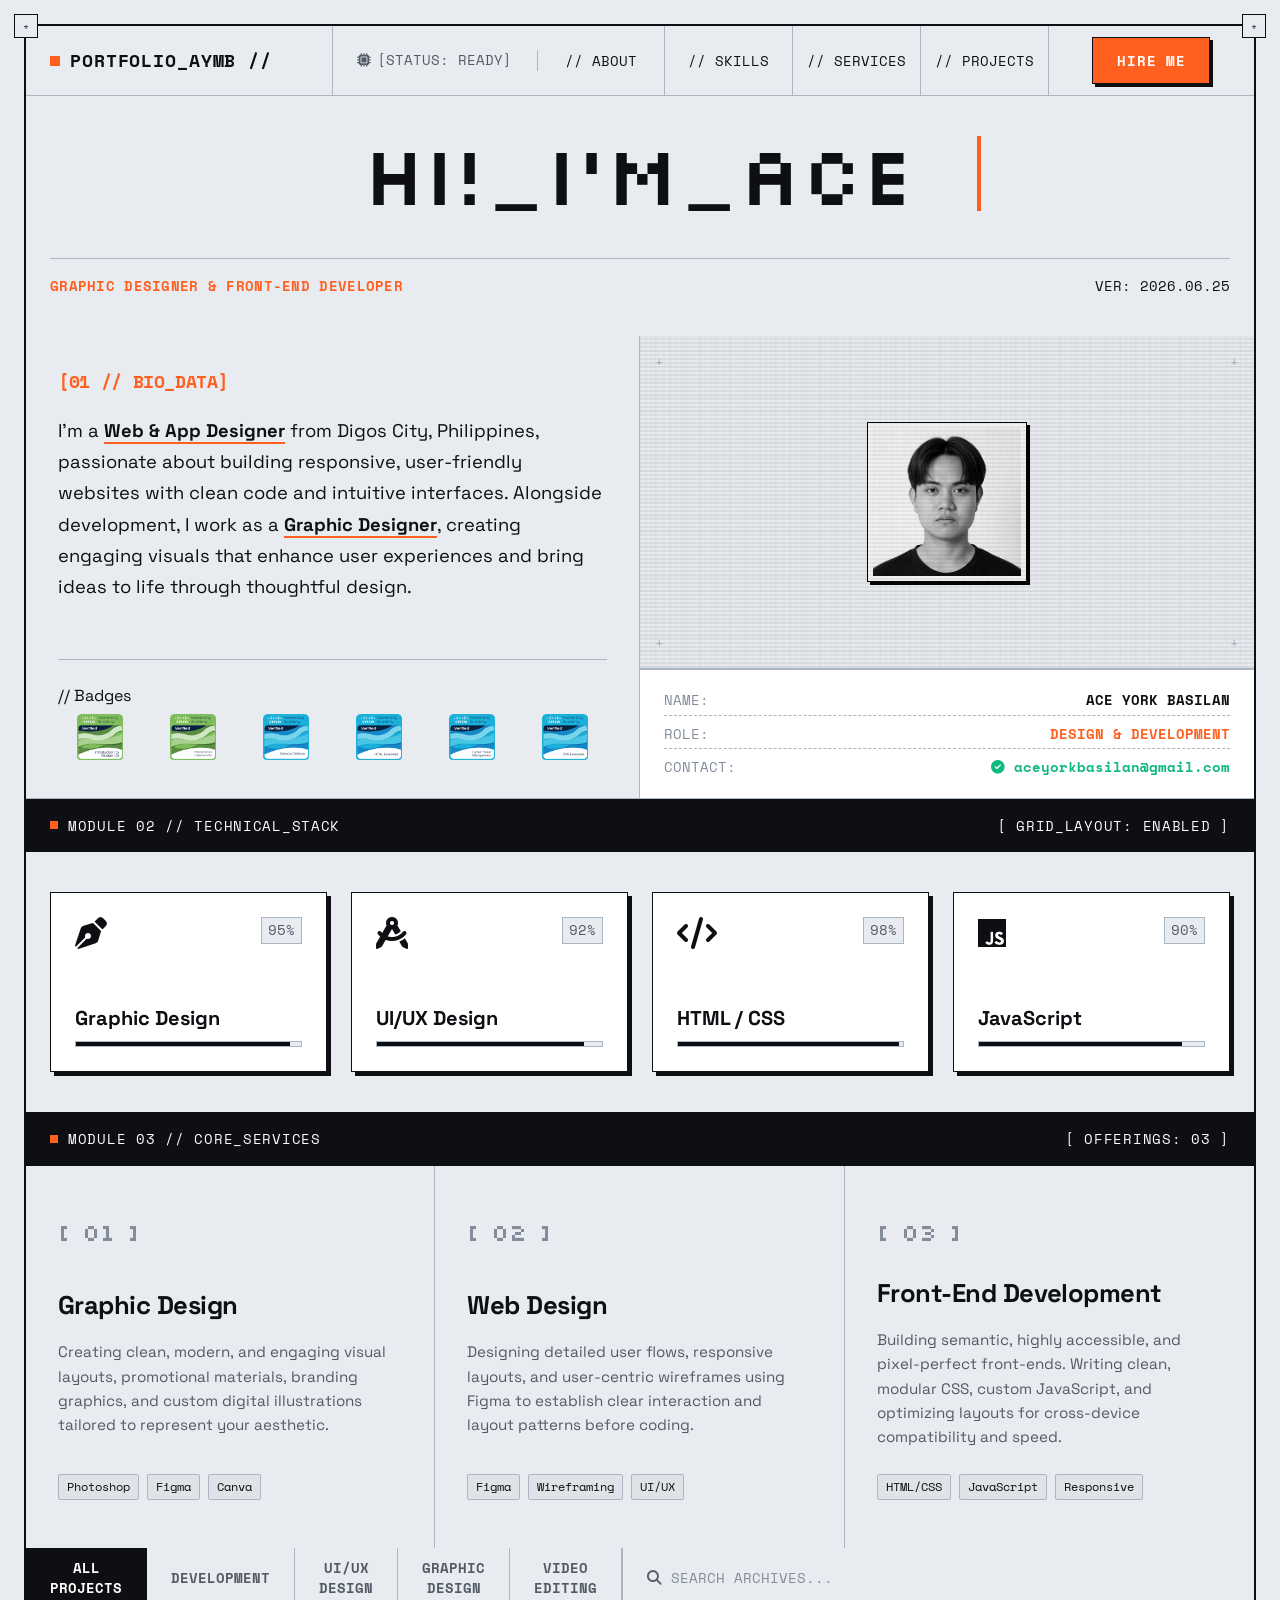
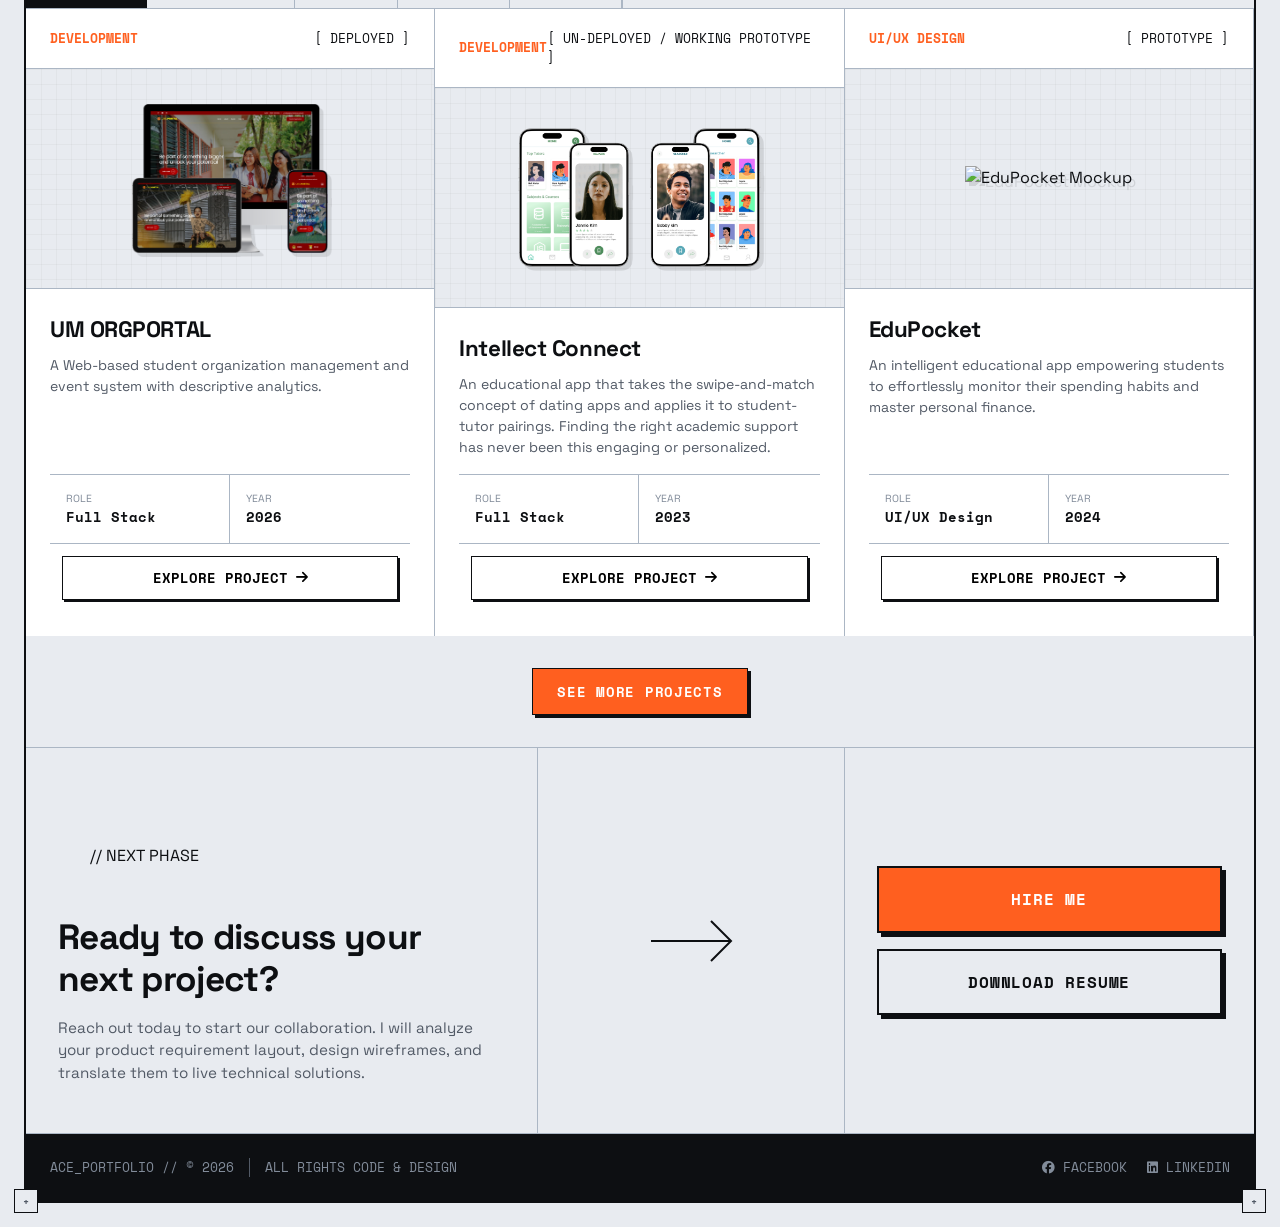
==== index.html @ 5311762d "Updated" ====
<!DOCTYPE html>
<html lang="en">

<head>
    <meta charset="UTF-8">
    <meta name="viewport" content="width=device-width, initial-scale=1.0">
    <meta name="description"
        content="Technical blueprint portfolio of a professional Graphic Designer & Web Developer showcasing creative interfaces, brand identity systems, and frontend engineering.">
    <title>ACE YORK // PORTFOLIO</title>

    <!-- Font Awesome Icons -->
    <link rel="stylesheet" href="https://cdnjs.cloudflare.com/ajax/libs/font-awesome/6.4.0/css/all.min.css">
    <!-- Stylesheet -->
    <link rel="stylesheet" href="style.css">
</head>

<body>

    <!-- Blueprint Frame Wrapper -->
    <div class="blueprint-frame" id="home">

        <!-- Corner Structural Accent Marks -->
        <div class="bp-corner bp-corner-tl">+</div>
        <div class="bp-corner bp-corner-tr">+</div>
        <div class="bp-corner bp-corner-bl">+</div>
        <div class="bp-corner bp-corner-br">+</div>

        <!-- Header Navigation -->
        <header class="grid-row bp-header">
            <!-- Brand Logo Area -->
            <div class="grid-col-3 border-r bp-brand">
                <span class="bp-brand-dot"></span> PORTFOLIO_AYMB //
            </div>

            <!-- Tech Status Metadata -->
            <div class="grid-col-2 border-r bp-nav-back">
                <i class="fa-solid fa-microchip text-accent"></i> [STATUS: READY]
            </div>

            <!-- Nav Links -->
            <nav class="grid-col-5 border-r bp-nav">
                <a href="#about" class="bp-nav-link active">// ABOUT</a>
                <a href="#skills" class="bp-nav-link">// SKILLS</a>
                <a href="#services" class="bp-nav-link">// SERVICES</a>
                <a href="#projects" class="bp-nav-link">// PROJECTS</a>
            </nav>

            <!-- Nav CTA -->
            <div class="grid-col-2 bp-cta-nav">
                <a href="#contact" class="btn-orange">HIRE ME</a>
            </div>
        </header>

        <!-- Hero Title Section -->
        <section class="bp-hero border-b">
            <div class="hero-large-title">Hi!_I'm_Ace</div>
            <div class="hero-meta-row">
                <span class="hero-tagline">Graphic Designer & Front-End Developer</span>
                <span>VER: 2026.06.25</span>
            </div>
        </section>

        <!-- Spotlight / About Me Row -->
        <section class="grid-row bp-spotlight" id="about">

            <!-- Bio (About Me) -->
            <div class="grid-col-6 border-r bp-spotlight-left">
                <div>
                    <h2
                        style="font-family: var(--font-mono); font-size: 1.1rem; margin-bottom: 1.25rem; text-transform: uppercase; color: var(--accent-orange);">
                        [01 // BIO_DATA]
                    </h2>
                    <p class="bp-about-desc">
                        I'm a <strong>Web & App Designer</strong> from Digos City, Philippines, passionate about building
                        responsive, user-friendly websites with clean code and intuitive interfaces. Alongside development, I work
                        as a <strong>Graphic Designer</strong>, creating engaging visuals that enhance user experiences and bring ideas to
                        life through thoughtful design.
                    </p>
                </div>
                <div class="bp-badges-section">
                    <div class="label">// Badges</div>
                    <div class="bp-badges-grid">
                        <div class="bp-badge-item">
                            <img src="badge/badge1.png" alt="Badge 1">
                        </div>
                        <div class="bp-badge-item">
                            <img src="badge/badge2.png" alt="Badge 2">
                        </div>
                        <div class="bp-badge-item">
                            <img src="badge/badge3.png" alt="Badge 3">
                        </div>
                        <div class="bp-badge-item">
                            <img src="badge/badge4.png" alt="Badge 4">
                        </div>
                        <div class="bp-badge-item">
                            <img src="badge/badge5.png" alt="Badge 5">
                        </div>
                        <div class="bp-badge-item">
                            <img src="badge/badge6.png" alt="Badge 6">
                        </div>
                    </div>
                </div>
            </div>

            <!-- Profile Photo Feature (Right Column) -->
            <div class="grid-col-6 bp-spotlight-right bp-profile-card"
                style="padding: 0; display: flex; flex-direction: column;">
                <!-- Tech Frame wrapper for profile image -->
                <div class="bp-profile-frame"
                    style="position: relative; flex-grow: 1; min-height: 250px; display: flex; align-items: center; justify-content: center; background-color: var(--bg-main); overflow: hidden; border-bottom: 1px solid var(--border-color); padding: 1.5rem;">
                    <!-- Blueprint crosshairs for photo container -->
                    <div class="blueprint-crosshair ch-tl">+</div>
                    <div class="blueprint-crosshair ch-tr">+</div>
                    <div class="blueprint-crosshair ch-bl">+</div>
                    <div class="blueprint-crosshair ch-br">+</div>

                    <div class="project-grid-dec"></div>

                    <!-- Scanline overlay effect -->
                    <div class="bp-profile-scanline"
                        style="position: absolute; top: 0; left: 0; width: 100%; height: 100%; pointer-events: none; background: linear-gradient(rgba(18, 16, 16, 0) 50%, rgba(0, 0, 0, 0.05) 50%), linear-gradient(90deg, rgba(255, 0, 0, 0.02), rgba(0, 255, 0, 0.01), rgba(0, 0, 255, 0.02)); background-size: 100% 4px, 6px 100%; z-index: 2;">
                    </div>

                    <!-- Profile Image -->
                    <img src="img/profile.jpg" alt="Graphic Designer & Web Developer Profile" class="bp-profile-img">
                </div>

                <!-- Metadata below profile photo -->
                <div
                    style="padding: 1.25rem 1.5rem; display: flex; flex-direction: column; justify-content: space-between; font-family: var(--font-mono); font-size: 0.85rem; gap: 0.5rem; background-color: var(--bg-card); border-top: 1px solid var(--border-color);">
                    <div
                        style="display: flex; justify-content: space-between; border-bottom: 1px dashed var(--border-color); padding-bottom: 0.25rem;">
                        <span style="color: var(--text-muted);">NAME:</span>
                        <span style="font-weight: 700; color: var(--text-primary);">ACE YORK BASILAN</span>
                    </div>
                    <div
                        style="display: flex; justify-content: space-between; border-bottom: 1px dashed var(--border-color); padding-bottom: 0.25rem;">
                        <span style="color: var(--text-muted);">ROLE:</span>
                        <span style="font-weight: 700; color: var(--accent-orange);">DESIGN & DEVELOPMENT</span>
                    </div>
                    <div style="display: flex; justify-content: space-between;">
                        <span style="color: var(--text-muted);">CONTACT:</span>
                        <span style="font-weight: 700; color: #10b981;"><i class="fa-solid fa-circle-check"></i> aceyorkbasilan@gmail.com</span>
                    </div>
                </div>
            </div>
        </section>


        <!-- Skills Banner Title -->
        <div class="bp-section-banner" id="skills">
            <div class="bp-section-banner-title">Module 02 // Technical_Stack</div>
            <div class="bp-section-banner-meta">[ GRID_LAYOUT: ENABLED ]</div>
        </div>

        <!-- Skills Grid Section -->
        <section class="bp-skills-container border-b">
            <div class="skills-grid">

                <!-- Skill 1 -->
                <div class="skill-card">
                    <div class="skill-card-top">
                        <i class="fa-solid fa-pen-nib skill-icon"></i>
                        <span class="skill-percent">95%</span>
                    </div>
                    <div class="skill-card-bottom">
                        <div class="skill-name">Graphic Design</div>
                        <div class="skill-bar-bg">
                            <div class="skill-bar-fill" style="width: 95%;"></div>
                        </div>
                    </div>
                </div>

                <!-- Skill 2 -->
                <div class="skill-card">
                    <div class="skill-card-top">
                        <i class="fa-solid fa-compass-drafting skill-icon"></i>
                        <span class="skill-percent">92%</span>
                    </div>
                    <div class="skill-card-bottom">
                        <div class="skill-name">UI/UX Design</div>
                        <div class="skill-bar-bg">
                            <div class="skill-bar-fill" style="width: 92%;"></div>
                        </div>
                    </div>
                </div>

                <!-- Skill 3 -->
                <div class="skill-card">
                    <div class="skill-card-top">
                        <i class="fa-solid fa-code skill-icon"></i>
                        <span class="skill-percent">98%</span>
                    </div>
                    <div class="skill-card-bottom">
                        <div class="skill-name">HTML / CSS</div>
                        <div class="skill-bar-bg">
                            <div class="skill-bar-fill" style="width: 98%;"></div>
                        </div>
                    </div>
                </div>

                <!-- Skill 4 -->
                <div class="skill-card">
                    <div class="skill-card-top">
                        <i class="fa-brands fa-js skill-icon"></i>
                        <span class="skill-percent">90%</span>
                    </div>
                    <div class="skill-card-bottom">
                        <div class="skill-name">JavaScript</div>
                        <div class="skill-bar-bg">
                            <div class="skill-bar-fill" style="width: 90%;"></div>
                        </div>
                    </div>
                </div>

            </div>
        </section>

        <!-- Services Banner Title -->
        <div class="bp-section-banner" id="services">
            <div class="bp-section-banner-title">Module 03 // Core_Services</div>
            <div class="bp-section-banner-meta">[ OFFERINGS: 03 ]</div>
        </div>

        <!-- Services Grid Layout -->
        <section class="bp-services-container border-b">

            <!-- Service 1 -->
            <div class="service-block border-r">
                <div class="service-num">[ 01 ]</div>
                <div class="service-content">
                    <h3>Graphic Design</h3>
                    <p>Creating clean, modern, and engaging visual layouts, promotional materials, branding graphics,
                        and custom digital illustrations tailored to represent your aesthetic.</p>
                </div>
                <div class="service-tech-tags">
                    <span class="service-tag">Photoshop</span>
                    <span class="service-tag">Figma</span>
                    <span class="service-tag">Canva</span>
                </div>
            </div>

            <!-- Service 2 -->
            <div class="service-block border-r">
                <div class="service-num">[ 02 ]</div>
                <div class="service-content">
                    <h3>Web Design</h3>
                    <p>Designing detailed user flows, responsive layouts, and user-centric wireframes using Figma to
                        establish clear interaction and layout patterns before coding.</p>
                </div>
                <div class="service-tech-tags">
                    <span class="service-tag">Figma</span>
                    <span class="service-tag">Wireframing</span>
                    <span class="service-tag">UI/UX</span>
                </div>
            </div>

            <!-- Service 3 -->
            <div class="service-block">
                <div class="service-num">[ 03 ]</div>
                <div class="service-content">
                    <h3>Front-End Development</h3>
                    <p>Building semantic, highly accessible, and pixel-perfect front-ends. Writing clean, modular CSS, custom JavaScript, and optimizing layouts for cross-device compatibility and speed.</p>
                </div>
                <div class="service-tech-tags">
                    <span class="service-tag">HTML/CSS</span>
                    <span class="service-tag">JavaScript</span>
                    <span class="service-tag">Responsive</span>
                </div>
            </div>

        </section>

        <!-- Filter & Search Sub-Header -->
        <div class="grid-row bp-filters-row" id="projects">
            <div class="grid-col-8 border-r bp-filters">
                <button class="filter-tab active" data-filter="all">ALL PROJECTS</button>
                <button class="filter-tab" data-filter="development">DEVELOPMENT</button>
                <button class="filter-tab" data-filter="design">UI/UX DESIGN</button>
                <button class="filter-tab" data-filter="branding">GRAPHIC DESIGN</button>
                <button class="filter-tab" data-filter="video">VIDEO EDITING</button>
            </div>
            <div class="grid-col-4 bp-search-container">
                <i class="fa-solid fa-magnifying-glass bp-search-icon"></i>
                <input type="text" class="bp-search-input" id="projectSearch" placeholder="SEARCH ARCHIVES...">
            </div>
        </div>

        <!-- Projects Grid Layout -->
        <section class="bp-projects-container border-b">

            <!-- Project 1 -->
            <div class="project-card border-r" data-category="development" data-title="UM ORGPORTAL"
                data-screenshots="img/project-1.png,img/p1.1.png,img/p1.2.png,img/p1.3.png,img/p1.4.png,img/p1.5.png">
                <div class="project-card-header">
                    <span class="project-category">Development</span>
                    <span style="font-family: var(--font-mono); font-size: 0.8rem;">[ DEPLOYED ]</span>
                </div>
                <div class="project-visual">
                    <div class="project-grid-dec"></div>
                    <img src="img/project-1.png" alt="UM ORGPORTAL Mockup">
                </div>
                <div class="project-details">
                    <div class="project-definition" style="display: none;">
                        <p><strong>UM ORGPORTAL</strong> is a web-based platform developed as our
                            university capstone project in collaboration with my team. The system is designed to
                            streamline the management of student organizations by providing features such as descriptive
                            analytics to monitor event attendance, member involvement, and organizational performance,
                            along with tools that improve communication, event management, and overall administrative
                            efficiency.</p>
                        <p style="margin-top: 0.75rem;">AWARDS:
                            <ul style="margin-left: 1.25rem; margin-top: 0.25rem; list-style-type: square;">
                                <li>2025 Code craft - Best Project Award</li>
                            </ul>
                        </p>
                    </div>
                    <div class="project-title-row">
                        <h3 class="project-title">UM ORGPORTAL</h3>
                        <p class="project-desc">A Web-based student organization management and event system with
                            descriptive analytics.</p>
                    </div>
                    <div class="project-stats-grid">
                        <div class="project-stat-box">
                            <span style="font-size: 0.65rem; color: var(--text-muted);">ROLE</span>
                            <span style="font-family: var(--font-mono); font-size: 0.85rem; font-weight: 700;">Full
                                Stack</span>
                        </div>
                        <div class="project-stat-box">
                            <span style="font-size: 0.65rem; color: var(--text-muted);">YEAR</span>
                            <span
                                style="font-family: var(--font-mono); font-size: 0.85rem; font-weight: 700;">2026</span>
                        </div>
                        <div class="project-stat-arrow">
                            <button class="btn-project-link">
                                EXPLORE PROJECT <i class="fa-solid fa-arrow-right"></i>
                            </button>
                        </div>
                    </div>
                </div>
            </div>

            <!-- Project 1.5 -->
            <div class="project-card border-r" data-category="development" data-title="Intellect Connect"
                data-screenshots="img/project-1.5.png,img/p1.5.1.png,img/p1.5.2.png,img/p1.5.3.png,img/p1.5.4.png,img/p1.5.5.png,img/p1.5.6.png,img/p1.5.7.png,img/p1.5.8.png">
                <div class="project-card-header">
                    <span class="project-category">Development</span>
                    <span style="font-family: var(--font-mono); font-size: 0.8rem;">[ UN-DEPLOYED / WORKING PROTOTYPE ]</span>
                </div>
                <div class="project-visual">
                    <div class="project-grid-dec"></div>
                    <img src="img/project-1.5.png" alt="Intellect connect Mockup">
                </div>
                <div class="project-details">
                    <div class="project-definition" style="display: none;">
                        <p><strong>Intellect Connect</strong>
                            An educational application developed in collaboration with
                            my team that reimagines the swipe-and-match concept of dating apps to connect students with
                            compatible tutors. The platform streamlines tutor discovery by matching learners based on
                            their academic needs, preferences, and availability, making it easier to find personalized
                            learning support.
                        </p>
                        <p style="margin-top: 0.75rem;">AWARDS:
                        <ul style="margin-left: 1.25rem; margin-top: 0.25rem; list-style-type: square;">
                            <li>2024 Code craft - Best Project Award</li>
                        </ul>
                        </p>
                    </div>
                    <div class="project-title-row">
                        <h3 class="project-title">Intellect Connect</h3>
                        <p class="project-desc">An educational app that takes the swipe-and-match concept of dating apps
                            and applies it to student-tutor pairings. Finding the right academic support has never been
                            this engaging or personalized.</p>
                    </div>
                    <div class="project-stats-grid">
                        <div class="project-stat-box">
                            <span style="font-size: 0.65rem; color: var(--text-muted);">ROLE</span>
                            <span style="font-family: var(--font-mono); font-size: 0.85rem; font-weight: 700;">Full
                                Stack</span>
                        </div>
                        <div class="project-stat-box">
                            <span style="font-size: 0.65rem; color: var(--text-muted);">YEAR</span>
                            <span
                                style="font-family: var(--font-mono); font-size: 0.85rem; font-weight: 700;">2023</span>
                        </div>
                        <div class="project-stat-arrow">
                            <button class="btn-project-link">
                                EXPLORE PROJECT <i class="fa-solid fa-arrow-right"></i>
                            </button>
                        </div>
                    </div>
                </div>
            </div>

            <!-- Project 2 -->
            <div class="project-card border-r" data-category="design" data-title="EduPocket"
                data-screenshots="img/project-2.png,img/p2.1.png,img/p2.2.png,img/p2.3.png,img/p2.4.png,img/p2.5.png,img/p2.6.png">
                <div class="project-card-header">
                    <span class="project-category">UI/UX Design</span>
                    <span style="font-family: var(--font-mono); font-size: 0.8rem;">[ PROTOTYPE ]</span>
                </div>
                <div class="project-visual">
                    <div class="project-grid-dec"></div>
                    <img src="img/project-2.png" alt="EduPocket Mockup">
                </div>
                <div class="project-details">
                    <div class="project-definition" style="display: none;">
                        <p><strong>EduPocket</strong> A personal project and original concept, designed as a Figma
                            prototype, for an intelligent educational app that helps students effortlessly monitor their
                            spending habits, develop healthy financial behaviors, and build confidence in managing their
                            personal finances. My idea was to make the UI unique, creating an intuitive and engaging
                            experience through user-centered design.</p>
                    </div>
                    <div class="project-title-row">
                        <h3 class="project-title">EduPocket</h3>
                        <p class="project-desc">An intelligent educational app empowering students to effortlessly
                            monitor their spending habits and master personal finance.</p>
                    </div>
                    <div class="project-stats-grid">
                        <div class="project-stat-box">
                            <span style="font-size: 0.65rem; color: var(--text-muted);">ROLE</span>
                            <span style="font-family: var(--font-mono); font-size: 0.85rem; font-weight: 700;">UI/UX
                                Design</span>
                        </div>
                        <div class="project-stat-box">
                            <span style="font-size: 0.65rem; color: var(--text-muted);">YEAR</span>
                            <span
                                style="font-family: var(--font-mono); font-size: 0.85rem; font-weight: 700;">2024</span>
                        </div>
                        <div class="project-stat-arrow">
                            <button class="btn-project-link">
                                EXPLORE PROJECT <i class="fa-solid fa-arrow-right"></i>
                            </button>
                        </div>
                    </div>
                </div>
            </div>

            <!-- Project 3 (Extra Project) -->
            <div class="project-card border-r extra-project" data-category="design" data-title="npc"
                style="display: none;" data-screenshots="img/project-3.png">
                <div class="project-card-header">
                    <span class="project-category">UI/UX Design</span>
                    <span style="font-family: var(--font-mono); font-size: 0.8rem;">[ PROTOTYPE ]</span>
                </div>
                <div class="project-visual">
                    <div class="project-grid-dec"></div>
                    <img src="img/project-3.png" alt="NPC Mockup">
                </div>
                <div class="project-details">
                    <div class="project-definition" style="display: none;">
                        <p><strong>NPC</strong> A personal project and original concept, designed as a Figma
                            prototype, for an interactive mobile app that transforms users into game characters,
                            encouraging them to complete real-world quests and challenges. This prototype explores how
                            gamification can make everyday tasks more engaging, motivating, and rewarding.</p>
                    </div>
                    <div class="project-title-row">
                        <h3 class="project-title">NPC</h3>
                        <p class="project-desc">NPC is an interactive mobile app that transforms you into a game
                            character, allowing you to complete quests in the real world.</p>
                    </div>
                    <div class="project-stats-grid">
                        <div class="project-stat-box">
                            <span style="font-size: 0.65rem; color: var(--text-muted);">ROLE</span>
                            <span style="font-family: var(--font-mono); font-size: 0.85rem; font-weight: 700;">UI/UX
                                Design</span>
                        </div>
                        <div class="project-stat-box">
                            <span style="font-size: 0.65rem; color: var(--text-muted);">YEAR</span>
                            <span
                                style="font-family: var(--font-mono); font-size: 0.85rem; font-weight: 700;">2026</span>
                        </div>
                        <div class="project-stat-arrow">
                            <button class="btn-project-link">
                                EXPLORE PROJECT <i class="fa-solid fa-arrow-right"></i>
                            </button>
                        </div>
                    </div>
                </div>
            </div>

            <!-- Project 4 (Extra Project) -->
            <div class="project-card border-r extra-project" data-category="design" data-title="Ecotrend"
                style="display: none;"
                data-screenshots="img/project-4.png,img/p4.1.png,img/p4.2.png,img/p4.3.png,img/p4.4.png,img/p4.5.png,img/p4.6.png">
                <div class="project-card-header">
                    <span class="project-category">UI/UX Design</span>
                    <span style="font-family: var(--font-mono); font-size: 0.8rem;">[ PROTOTYPE ]</span>
                </div>
                <div class="project-visual">
                    <div class="project-grid-dec"></div>
                    <img src="img/project-4.png" alt="ecotrend Mockup">
                </div>
                <div class="project-details">
                    <div class="project-definition" style="display: none;">
                        <p><strong>Ecotrend</strong> A personal project and original concept, designed as a Figma
                            prototype, for a web-based shopping platform that showcases and sells eco-friendly fashion
                            products. This prototype explores a clean, user-friendly shopping experience while
                            promoting sustainable fashion choices and environmentally conscious consumer habits.</p>
                    </div>
                    <div class="project-title-row">
                        <h3 class="project-title">Ecotrend</h3>
                        <p class="project-desc">A web-based shopping platform that sells eco-friendly fashion products.
                        </p>
                    </div>
                    <div class="project-stats-grid">
                        <div class="project-stat-box">
                            <span style="font-size: 0.65rem; color: var(--text-muted);">ROLE</span>
                            <span style="font-family: var(--font-mono); font-size: 0.85rem; font-weight: 700;">UI/UX
                                Design</span>
                        </div>
                        <div class="project-stat-box">
                            <span style="font-size: 0.65rem; color: var(--text-muted);">YEAR</span>
                            <span
                                style="font-family: var(--font-mono); font-size: 0.85rem; font-weight: 700;">2024</span>
                        </div>
                        <div class="project-stat-arrow">
                            <button class="btn-project-link">
                                EXPLORE PROJECT <i class="fa-solid fa-arrow-right"></i>
                            </button>
                        </div>
                    </div>
                </div>
            </div>

            <!-- Project 5 (Extra Project) -->
            <div class="project-card border-r extra-project" data-category="design" data-title="Techconnect"
                style="display: none;"
                data-screenshots="img/project-5.png,img/p5.1.png,img/p5.2.png,img/p5.3.png,img/p5.4.png,img/p5.5.png,img/p5.6.png,img/p5.7.png,img/p5.8.png">
                <div class="project-card-header">
                    <span class="project-category">UI/UX Design</span>
                    <span style="font-family: var(--font-mono); font-size: 0.8rem;">[ PROTOTYPE ]</span>
                </div>
                <div class="project-visual">
                    <div class="project-grid-dec"></div>
                    <img src="img/project-5.png" alt="TECHCONNECT Mockup">
                </div>
                <div class="project-details">
                    <div class="project-definition" style="display: none;">
                        <p><strong>TECHCONNECT</strong> TECHCONNECT is a personal project and original concept that I
                            designed as a Figma prototype. It is a social media platform for tech enthusiasts to connect,
                            share ideas, and collaborate on projects. The prototype focuses on creating an intuitive and
                            engaging user experience that fosters networking, knowledge sharing, and innovation within
                            the tech community.</p>
                    </div>
                    <div class="project-title-row">
                        <h3 class="project-title">TECHCONNECT</h3>
                        <p class="project-desc">TECHCONNECT is a social media platform for tech enthusiasts to connect,
                            share ideas, and collaborate on projects.</p>
                    </div>
                    <div class="project-stats-grid">
                        <div class="project-stat-box">
                            <span style="font-size: 0.65rem; color: var(--text-muted);">ROLE</span>
                            <span style="font-family: var(--font-mono); font-size: 0.85rem; font-weight: 700;">UI/UX
                                Design</span>
                        </div>
                        <div class="project-stat-box">
                            <span style="font-size: 0.65rem; color: var(--text-muted);">YEAR</span>
                            <span
                                style="font-family: var(--font-mono); font-size: 0.85rem; font-weight: 700;">2023</span>
                        </div>
                        <div class="project-stat-arrow">
                            <button class="btn-project-link">
                                EXPLORE PROJECT <i class="fa-solid fa-arrow-right"></i>
                            </button>
                        </div>
                    </div>
                </div>
            </div>

            <!-- Project 6 (Extra Project) -->
            <div class="project-card extra-project" data-category="design" data-title="Por'mo" style="display: none;"
                data-screenshots="img/project-6.png,img/p6.1.png,img/p6.2.png,img/p6.3.png,img/p6.4.png,img/p6.5.png,img/p6.6.png,img/p6.7.png">
                <div class="project-card-header">
                    <span class="project-category">UI/UX Design</span>
                    <span style="font-family: var(--font-mono); font-size: 0.8rem;">[ PROTOTYPE ]</span>
                </div>
                <div class="project-visual">
                    <div class="project-grid-dec"></div>
                    <img src="img/project-6.png" alt="Por'mo Mockup">
                </div>
                <div class="project-details">
                    <div class="project-definition" style="display: none;">
                        <p><strong>Por'mo</strong> ("Porma Mo") is an original concept that I designed as a
                            Figma prototype for our Technopreneurship course. It is a mobile shopping app that offers
                            fashion products and features an augmented reality (AR) virtual try-on experience,
                            allowing users to visualize how items look before making a purchase. The prototype focuses
                            on creating an interactive, convenient, and engaging online shopping experience.</p>
                    </div>
                    <div class="project-title-row">
                        <h3 class="project-title">Por'mo</h3>
                        <p class="project-desc">Por'mo or also known as "porma mo" is a mobile shopping app that sells
                            fashion stuff and allows user to virtually try-on the product using augmented reality.</p>
                    </div>
                    <div class="project-stats-grid">
                        <div class="project-stat-box">
                            <span style="font-size: 0.65rem; color: var(--text-muted);">ROLE</span>
                            <span style="font-family: var(--font-mono); font-size: 0.85rem; font-weight: 700;">UI/UX
                                Design</span>
                        </div>
                        <div class="project-stat-box">
                            <span style="font-size: 0.65rem; color: var(--text-muted);">YEAR</span>
                            <span
                                style="font-family: var(--font-mono); font-size: 0.85rem; font-weight: 700;">2025</span>
                        </div>
                        <div class="project-stat-arrow">
                            <button class="btn-project-link">
                                EXPLORE PROJECT <i class="fa-solid fa-arrow-right"></i>
                            </button>
                        </div>
                    </div>
                </div>
            </div>

            <!-- Project 6.5 (Extra Project) -->
            <div class="project-card extra-project" data-category="design" data-title="Por'mo" style="display: none;"
                data-screenshots="img/project-6.5.png,img/p6.5.1.png,img/p6.5.2.png,img/p6.5.3.png,img/p6.5.4.png">
                <div class="project-card-header">
                    <span class="project-category">UI/UX Design</span>
                    <span style="font-family: var(--font-mono); font-size: 0.8rem;">[ PROTOTYPE ]</span>
                </div>
                <div class="project-visual">
                    <div class="project-grid-dec"></div>
                    <img src="img/project-6.5.png" alt="farmer's link Mockup">
                </div>
                <div class="project-details">
                    <div class="project-definition" style="display: none;">
                        <p><strong>Farmer's Link</strong> Farmer's Link is an original concept that I designed and
                            prototyped in Figma as part of our entrepreneurship course. The platform aims to connect
                            buyers, farmers, and market sellers directly, allowing customers and sellers to order fresh
                            agricultural products without relying on intermediaries. This concept promotes fair pricing for
                            farmers while providing consumers and market sellers with easier access to fresh, locally
                            sourced produce.
                        </p>
                        <p style="margin-top: 0.75rem;">AWARDS:
                            <ul style="margin-left: 1.25rem; margin-top: 0.25rem; list-style-type: square;">
                                <li>1st Runner-Up – Best Poster Presentation, 2024 Business Summit</li>
                            </ul>
                        </p>
                    </div>
                    <div class="project-title-row">
                        <h3 class="project-title">Farmer's Link</h3>
                        <p class="project-desc">Farmer's Link is an original concept I designed and prototyped in Figma
                            for our entrepreneurship course. It connects buyers directly with farmers, enabling
                            easier and more efficient ordering of fresh produce.</p>
                    </div>
                    <div class="project-stats-grid">
                        <div class="project-stat-box">
                            <span style="font-size: 0.65rem; color: var(--text-muted);">ROLE</span>
                            <span style="font-family: var(--font-mono); font-size: 0.85rem; font-weight: 700;">UI/UX
                                Design</span>
                        </div>
                        <div class="project-stat-box">
                            <span style="font-size: 0.65rem; color: var(--text-muted);">YEAR</span>
                            <span
                                style="font-family: var(--font-mono); font-size: 0.85rem; font-weight: 700;">2024</span>
                        </div>
                        <div class="project-stat-arrow">
                            <button class="btn-project-link">
                                EXPLORE PROJECT <i class="fa-solid fa-arrow-right"></i>
                            </button>
                        </div>
                    </div>
                </div>
            </div>

            <div class="project-card extra-project" data-category="branding" data-title="PSITS LOGO" style="display: none;"
                data-screenshots="img/PSITS-LOGO.png">
                <div class="project-card-header">
                    <span class="project-category">Logo Design</span>
                    <span style="font-family: var(--font-mono); font-size: 0.8rem;">[ LOGO ]</span>
                </div>
                <div class="project-visual">
                    <div class="project-grid-dec"></div>
                    <img src="img/PSITS-LOGO.png" alt="farmer's link Mockup">
                </div>
                <div class="project-details">
                    <div class="project-definition" style="display: none;">
                        <p><strong>PSITS LOGO</strong> This logo was my official entry to the Philippine Society of
                            Information Technology Students (PSITS) Region XI Interschool Logo Making Competition. I
                            proudly represented my school and achieved 3rd place among participants from 12
                            universities and colleges across Region XI.

                        </p>
                        <p style="margin-top: 0.75rem;">AWARDS:
                            <ul style="margin-left: 1.25rem; margin-top: 0.25rem; list-style-type: square;">
                                <li>Rank #3 PSITS-Region 11 Interschool Logo Making Competition.</li>
                            </ul>
                        </p>
                    </div>
                    <div class="project-title-row">
                        <h3 class="project-title">PSITS LOGO ENTRY</h3>
                        <p class="project-desc">This logo was my official entry to the Philippine Society of Information Technology Students (PSITS) Region XI Interschool Logo Making Competition.</p>
                    </div>
                    <div class="project-stats-grid">
                        <div class="project-stat-box">
                            <span style="font-size: 0.65rem; color: var(--text-muted);">ROLE</span>
                            <span style="font-family: var(--font-mono); font-size: 0.85rem; font-weight: 700;">Logo
                                Design</span>
                        </div>
                        <div class="project-stat-box">
                            <span style="font-size: 0.65rem; color: var(--text-muted);">YEAR</span>
                            <span
                                style="font-family: var(--font-mono); font-size: 0.85rem; font-weight: 700;">2026</span>
                        </div>
                        <div class="project-stat-arrow">
                            <button class="btn-project-link">
                                EXPLORE PROJECT <i class="fa-solid fa-arrow-right"></i>
                            </button>
                        </div>
                    </div>
                </div>
            </div>

            <!-- Project 7 (Extra Project) -->
            <div class="project-card border-r extra-project" data-category="branding" data-title="2025 UMDC Intramurals"
                style="display: none;"
                data-screenshots="img/project-7.png,img/p7.1.jpg,img/p7.2.jpg,img/p7.3.jpg,img/p7.4.jpg,img/p7.5.jpg,img/p7.6.jpg,img/p7.7.jpg,img/p7.8.jpg,img/p7.9.jpg,img/p7.10.png,img/p7.11.png,img/p7.12.png,img/p7.13.png,img/p7.14.png,img/p7.15.png,img/p7.16.png,img/p7.17.png">
                <div class="project-card-header">
                    <span class="project-category">Graphic Design</span>
                    <span style="font-family: var(--font-mono); font-size: 0.8rem;">[ POSTED ]</span>
                </div>
                <div class="project-visual">
                    <div class="project-grid-dec"></div>
                    <img src="img/project-7.png" alt="2025 UMDC Intramurals">
                </div>
                <div class="project-details">
                    <div class="project-definition" style="display: none;">
                        <p><strong>2025 UMDC Intramurals. PANALUNDON MAGANI: VALOR: </strong>I designed the official social media publicity
                            materials and departmental T-shirt graphics for all academic departments. This project
                            focused on creating a cohesive visual identity that promoted the event while giving each
                            department a distinctive and recognizable design.</p>
                    </div>
                    <div class="project-title-row">
                        <h3 class="project-title">2025 UMDC Intramurals</h3>
                        <p class="project-desc">UMDC 2025 Intramurals Branding & Publicity Design.</p>
                    </div>
                    <div class="project-stats-grid">
                        <div class="project-stat-box">
                            <span style="font-size: 0.65rem; color: var(--text-muted);">ROLE</span>
                            <span style="font-family: var(--font-mono); font-size: 0.85rem; font-weight: 700;">Graphic
                                designer</span>
                        </div>
                        <div class="project-stat-box">
                            <span style="font-size: 0.65rem; color: var(--text-muted);">YEAR</span>
                            <span
                                style="font-family: var(--font-mono); font-size: 0.85rem; font-weight: 700;">2025</span>
                        </div>
                        <div class="project-stat-arrow">
                            <button class="btn-project-link">
                                EXPLORE PROJECT <i class="fa-solid fa-arrow-right"></i>
                            </button>
                        </div>
                    </div>
                </div>
            </div>

            <!-- Project 7.5 (Extra Project) -->
            <div class="project-card border-r extra-project" data-category="branding" data-title="2025 UMDC Intramurals"
                style="display: none;"
                data-screenshots="img/project-7.5.png,img/p7.5.1.jpg,img/p7.5.2.jpg,img/p7.5.3.jpg,img/p7.5.4.jpg,img/p7.5.6.jpg,img/p7.5.7.jpg">
                <div class="project-card-header">
                    <span class="project-category">Graphic Design</span>
                    <span style="font-family: var(--font-mono); font-size: 0.8rem;">[ POSTED ]</span>
                </div>
                <div class="project-visual">
                    <div class="project-grid-dec"></div>
                    <img src="img/project-7.5.png" alt="2025 UMDC Intramurals">
                </div>
                <div class="project-details">
                    <div class="project-definition" style="display: none;">
                        <p><strong>2025 UMDC Department of Technical Programs Mini Olympics: </strong>I designed the official social media publicity materials for the UMDC-DTP Mini Olympics: THE WATCHER'S GAME. Generative AI was used selectively (approximately 20–30%) to assist in creating certain visual assets, while the creative direction, composition, typography, branding, and final editing were entirely my own.</p>
                    </div>
                    <div class="project-title-row">
                        <h3 class="project-title">2025 UMDC - Department of technical programs mini olympics</h3>
                        <p class="project-desc">UMDC - Department of technical programs mini olympics Branding & Publicity Design.</p>
                    </div>
                    <div class="project-stats-grid">
                        <div class="project-stat-box">
                            <span style="font-size: 0.65rem; color: var(--text-muted);">ROLE</span>
                            <span style="font-family: var(--font-mono); font-size: 0.85rem; font-weight: 700;">Graphic
                                designer</span>
                        </div>
                        <div class="project-stat-box">
                            <span style="font-size: 0.65rem; color: var(--text-muted);">YEAR</span>
                            <span
                                style="font-family: var(--font-mono); font-size: 0.85rem; font-weight: 700;">2025</span>
                        </div>
                        <div class="project-stat-arrow">
                            <button class="btn-project-link">
                                EXPLORE PROJECT <i class="fa-solid fa-arrow-right"></i>
                            </button>
                        </div>
                    </div>
                </div>
            </div>

            <!-- Project 8 (Extra Project) -->
            <div class="project-card border-r extra-project" data-category="branding"
                data-title="2026 annual presidents report" style="display: none;" data-screenshots="img/project-8.png">
                <div class="project-card-header">
                    <span class="project-category">Graphic Design</span>
                    <span style="font-family: var(--font-mono); font-size: 0.8rem;">[ PRINTED ]</span>
                </div>
                <div class="project-visual">
                    <div class="project-grid-dec"></div>
                    <img src="img/project-8.png" alt="2026 annual presidents report">
                </div>
                <div class="project-details">
                    <div class="project-definition" style="display: none;">
                        <p><strong>2026 annual presidents report. </strong>I designed the official UMDC Annual
                            President's Report magazine for the Academic Year 2025–2026. The publication highlights
                            the university's major events, achievements, milestones, and institutional developments
                            throughout the academic year. My role involved creating the magazine's overall visual
                            design, layout, and typography to present the content in a professional, engaging, and
                            cohesive format.</p>
                    </div>
                    <div class="project-title-row">
                        <h3 class="project-title">2026 annual presidents report</h3>
                        <p class="project-desc">A graphic design project for the official UMDC 2026 Annual
                            President's Report, showcasing the university's milestones, events, achievements, and
                            institutional developments throughout the academic year.</p>
                    </div>
                    <div class="project-stats-grid">
                        <div class="project-stat-box">
                            <span style="font-size: 0.65rem; color: var(--text-muted);">ROLE</span>
                            <span style="font-family: var(--font-mono); font-size: 0.85rem; font-weight: 700;">Graphic
                                Designer</span>
                        </div>
                        <div class="project-stat-box">
                            <span style="font-size: 0.65rem; color: var(--text-muted);">YEAR</span>
                            <span
                                style="font-family: var(--font-mono); font-size: 0.85rem; font-weight: 700;">2026</span>
                        </div>
                        <div class="project-stat-arrow">
                            <button class="btn-project-link">
                                EXPLORE PROJECT <i class="fa-solid fa-arrow-right"></i>
                            </button>
                        </div>
                    </div>
                </div>
            </div>

            <!-- Project 9 (Extra Project) -->
            <div class="project-card extra-project" data-category="branding" data-title="lake holon"
                style="display: none;"
                data-screenshots="img/project-9.png,img/p9.1.png,img/p9.2.png,img/p9.3.png,img/p9.4.png,img/p9.5.png,img/p9.6.png,img/p9.7.png,img/p9.8.png,img/p9.9.png,img/p9.10.png,img/p9.11.png,img/p9.12.png">
                <div class="project-card-header">
                    <span class="project-category">Graphic Design</span>
                    <span style="font-family: var(--font-mono); font-size: 0.8rem;">[ POSTED ]</span>
                </div>
                <div class="project-visual">
                    <div class="project-grid-dec"></div>
                    <img src="img/project-9.png" alt="lake holon">
                </div>
                <div class="project-details">
                    <div class="project-definition" style="display: none;">
                        <p><strong>Travel & Tours Edits. </strong>This is a curated collection of social media graphics
                            created during my one-year tenure as a Social Media Content Creator for a local travel and
                            tours Facebook page. Over the course of a year, I was responsible for brainstorming,
                            designing, and maintaining the page's visual identity. This showcase features promotional
                            pubmats, tour package flyers, and engaging content designed to boost traveler engagement and
                            drive bookings."
                        </p>
                    </div>
                    <div class="project-title-row">
                        <h3 class="project-title">Travel & Tours Edits</h3>
                        <p class="project-desc">This is a collection of travel and tours social media edits. I designed
                            these edits for a travel and tours social media page.
                        </p>
                    </div>
                    <div class="project-stats-grid">
                        <div class="project-stat-box">
                            <span style="font-size: 0.65rem; color: var(--text-muted);">ROLE</span>
                            <span style="font-family: var(--font-mono); font-size: 0.85rem; font-weight: 700;">Graphic
                                Designer</span>
                        </div>
                        <div class="project-stat-box">
                            <span style="font-size: 0.65rem; color: var(--text-muted);">YEAR</span>
                            <span
                                style="font-family: var(--font-mono); font-size: 0.85rem; font-weight: 700;">2025</span>
                        </div>
                        <div class="project-stat-arrow">
                            <button class="btn-project-link">
                                EXPLORE PROJECT <i class="fa-solid fa-arrow-right"></i>
                            </button>
                        </div>
                    </div>
                </div>
            </div>

            <!-- Project 10 (Extra Project) -->
            <div class="project-card border-r extra-project" data-category="branding" data-title="Buwan ng Wika 2025"
                style="display: none;" data-screenshots="img/project-10.jpg,img/project-10.25.jpg">
                <div class="project-card-header">
                    <span class="project-category">Graphic Design</span>
                    <span style="font-family: var(--font-mono); font-size: 0.8rem;">[ POSTED ]</span>
                </div>
                <div class="project-visual">
                    <div class="project-grid-dec"></div>
                    <img src="img/project-10.jpg" alt="2025 UMDC Buwan ng Wika">
                </div>
                <div class="project-details">
                    <div class="project-definition" style="display: none;">
                        <p><strong>2025 UMDC Buwan ng Wika. </strong>This graphic design project was created
                            specifically for the official announcement postings of the 2025 UMDC Buwan ng Wika
                            celebration. The goal was to design a cohesive set of social media assets to inform the
                            university community about event schedules and guidelines. By blending traditional cultural
                            themes with modern layouts, these publication materials (pubmats) were crafted to catch the
                            students' attention while ensuring all vital event information was clear and easily readable
                            at a glance.
                        </p>
                    </div>
                    <div class="project-title-row">
                        <h3 class="project-title">2025 UMDC Buwan ng Wika</h3>
                        <p class="project-desc">A graphic design project for the 2025 UMDC Buwan ng Wika celebration.
                            I designed the official publicity materials used to promote the event.</p>
                    </div>
                    <div class="project-stats-grid">
                        <div class="project-stat-box">
                            <span style="font-size: 0.65rem; color: var(--text-muted);">ROLE</span>
                            <span style="font-family: var(--font-mono); font-size: 0.85rem; font-weight: 700;">Graphic
                                designer</span>
                        </div>
                        <div class="project-stat-box">
                            <span style="font-size: 0.65rem; color: var(--text-muted);">YEAR</span>
                            <span
                                style="font-family: var(--font-mono); font-size: 0.85rem; font-weight: 700;">2025</span>
                        </div>
                        <div class="project-stat-arrow">
                            <button class="btn-project-link">
                                EXPLORE PROJECT <i class="fa-solid fa-arrow-right"></i>
                            </button>
                        </div>
                    </div>
                </div>
            </div>

            <div class="project-card border-r extra-project" data-category="branding" data-title="2025 UMDC Intramurals"
                style="display: none;" data-screenshots="img/esports-1.png,img/esports-2.jpg,img/esports-3.jpg,img/esports-4.jpg,img/esports-5.jpg,img/esports-6.jpg,img/esports-7.jpg,img/esports-8.jpg">
                <div class="project-card-header">
                    <span class="project-category">Graphic Design</span>
                    <span style="font-family: var(--font-mono); font-size: 0.8rem;">[ POSTED ]</span>
                </div>
                <div class="project-visual">
                    <div class="project-grid-dec"></div>
                    <img src="img/esports-1.png" alt="2025 UMDC Intramurals eSports">
                </div>
                <div class="project-details">
                    <div class="project-definition" style="display: none;">
                        <p><strong>2025 UMDC Intramurals eSports. </strong>Designed a series of promotional graphics
                            for the university's esports teams competing in Call of Duty: Mobile, Mobile Legends and Valorant
                            tournaments. The goal was to establish a consistent visual identity while highlighting
                            each team's roster and match achievements through bold typography, dynamic composition,
                            and team-specific color palettes.</p>
                    </div>
                    <div class="project-title-row">
                        <h3 class="project-title">2025 UMDC Intramurals eSports</h3>
                        <p class="project-desc">Designed a series of promotional graphics
                            for the university's esports teams competing in Call of Duty: Mobile, Mobile Legends and Valorant
                            tournaments.</p>
                    </div>
                    <div class="project-stats-grid">
                        <div class="project-stat-box">
                            <span style="font-size: 0.65rem; color: var(--text-muted);">ROLE</span>
                            <span style="font-family: var(--font-mono); font-size: 0.85rem; font-weight: 700;">Graphic
                                designer</span>
                        </div>
                        <div class="project-stat-box">
                            <span style="font-size: 0.65rem; color: var(--text-muted);">YEAR</span>
                            <span
                                style="font-family: var(--font-mono); font-size: 0.85rem; font-weight: 700;">2025</span>
                        </div>
                        <div class="project-stat-arrow">
                            <button class="btn-project-link">
                                EXPLORE PROJECT <i class="fa-solid fa-arrow-right"></i>
                            </button>
                        </div>
                    </div>
                </div>
            </div>

            <!-- Project 11 (Extra Project) -->
            <div class="project-card border-r extra-project" data-category="branding" data-title="christmas greetings"
                style="display: none;" data-screenshots="img/project-11.jpg,img/project-11.25.png,img/project-11.5.png">
                <div class="project-card-header">
                    <span class="project-category">Graphic Design</span>
                    <span style="font-family: var(--font-mono); font-size: 0.8rem;">[ POSTED ]</span>
                </div>
                <div class="project-visual">
                    <div class="project-grid-dec"></div>
                    <img src="img/project-11.jpg" alt="Christmas greetings">
                </div>
                <div class="project-details">
                    <div class="project-definition" style="display: none;">
                        <p><strong>Christmas greetings. </strong>A holiday-themed graphic design project featuring
                            custom Christmas greetings. Crafted specifically for the holiday season, this visual asset
                            combines festive design elements and clean layout aesthetics to deliver a cheerful and
                            engaging holiday message across digital platforms.
                        </p>
                    </div>
                    <div class="project-title-row">
                        <h3 class="project-title">Christmas greetings</h3>
                        <p class="project-desc">A graphic design project featuring a Christmas greeting created to celebrate the holiday season.</p>
                    </div>
                    <div class="project-stats-grid">
                        <div class="project-stat-box">
                            <span style="font-size: 0.65rem; color: var(--text-muted);">ROLE</span>
                            <span style="font-family: var(--font-mono); font-size: 0.85rem; font-weight: 700;">Graphic
                                Designer</span>
                        </div>
                        <div class="project-stat-box">
                            <span style="font-size: 0.65rem; color: var(--text-muted);">YEAR</span>
                            <span
                                style="font-family: var(--font-mono); font-size: 0.85rem; font-weight: 700;">2026</span>
                        </div>
                        <div class="project-stat-arrow">
                            <button class="btn-project-link">
                                EXPLORE PROJECT <i class="fa-solid fa-arrow-right"></i>
                            </button>
                        </div>
                    </div>
                </div>
            </div>

            <div class="project-card border-r extra-project" data-category="branding" data-title="christmas greetings"
                style="display: none;" data-screenshots="img/dtp-1.png,img/dtp-2.jpg,img/dtp-3.jpg,img/dtp-4.jpg,img/dtp-5.jpg,img/dtp-6.jpg">
                <div class="project-card-header">
                    <span class="project-category">Graphic Design</span>
                    <span style="font-family: var(--font-mono); font-size: 0.8rem;">[ POSTED ]</span>
                </div>
                <div class="project-visual">
                    <div class="project-grid-dec"></div>
                    <img src="img/dtp-1.png" alt="Newly Elected Officers (SY 2025–2026)">
                </div>
                <div class="project-details">
                    <div class="project-definition" style="display: none;">
                        <p><strong>Newly Elected Officers (SY 2025–2026). </strong>Designed an official social media announcement introducing the newly elected officers for the Department of Technical Programs. The objective was to create a professional and visually engaging layout while maintaining the department's branding and ensuring clear presentation of officer information.
                        </p>
                    </div>
                    <div class="project-title-row">
                        <h3 class="project-title">Newly Elected Officers (SY 2025–2026)</h3>
                        <p class="project-desc">Designed an official social media announcement introducing the newly elected officers.</p>
                    </div>
                    <div class="project-stats-grid">
                        <div class="project-stat-box">
                            <span style="font-size: 0.65rem; color: var(--text-muted);">ROLE</span>
                            <span style="font-family: var(--font-mono); font-size: 0.85rem; font-weight: 700;">Graphic
                                Designer</span>
                        </div>
                        <div class="project-stat-box">
                            <span style="font-size: 0.65rem; color: var(--text-muted);">YEAR</span>
                            <span
                                style="font-family: var(--font-mono); font-size: 0.85rem; font-weight: 700;">2025</span>
                        </div>
                        <div class="project-stat-arrow">
                            <button class="btn-project-link">
                                EXPLORE PROJECT <i class="fa-solid fa-arrow-right"></i>
                            </button>
                        </div>
                    </div>
                </div>
            </div>

            <!-- Project 12 (Extra Project) -->
            <div class="project-card extra-project" data-category="branding" data-title="UMDC ID" style="display: none;"
                data-screenshots="img/project-12.png,img/project-12.5.png">
                <div class="project-card-header">
                    <span class="project-category">Graphic Design</span>
                    <span style="font-family: var(--font-mono); font-size: 0.8rem;">[ CONCEPT ]</span>
                </div>
                <div class="project-visual">
                    <div class="project-grid-dec"></div>
                    <img src="img/project-12.png" alt="UMDC ID">
                </div>
                <div class="project-details">
                    <div class="project-definition" style="display: none;">
                        <p><strong>UMDC Official ID. </strong>A personal graphic design concept for a UMDC official
                            ID announcement post. Utilizing the standard official ID design, this project focuses
                            on the creative layout and pubmat styling, exploring how the university's
                            identification cards can be dynamically presented for social media broadcast and campus
                            announcements.
                        </p>
                    </div>
                    <div class="project-title-row">
                        <h3 class="project-title">UMDC Official ID</h3>
                        <p class="project-desc">UMDC Official ID Social Media Presentation Concept
                        </p>
                    </div>
                    <div class="project-stats-grid">
                        <div class="project-stat-box">
                            <span style="font-size: 0.65rem; color: var(--text-muted);">ROLE</span>
                            <span style="font-family: var(--font-mono); font-size: 0.85rem; font-weight: 700;">Graphic
                                Designer</span>
                        </div>
                        <div class="project-stat-box">
                            <span style="font-size: 0.65rem; color: var(--text-muted);">YEAR</span>
                            <span
                                style="font-family: var(--font-mono); font-size: 0.85rem; font-weight: 700;">2025</span>
                        </div>
                        <div class="project-stat-arrow">
                            <button class="btn-project-link">
                                EXPLORE PROJECT <i class="fa-solid fa-arrow-right"></i>
                            </button>
                        </div>
                    </div>
                </div>
            </div>

            <!-- Project 13 (Extra Project) -->
            <div class="project-card extra-project" data-category="branding" data-title="2026 BSIT Culmination"
                style="display: none;"
                data-screenshots="img/project-13.png,img/p13.1.png,img/p13.2.jpg,img/p13.3.jpg,img/p13.4.jpg">
                <div class="project-card-header">
                    <span class="project-category">Graphic Design</span>
                    <span style="font-family: var(--font-mono); font-size: 0.8rem;">[ UTILIZED ]</span>
                </div>
                <div class="project-visual">
                    <div class="project-grid-dec"></div>
                    <img src="img/project-13.png" alt="OJT Culmination">
                </div>
                <div class="project-details">
                    <div class="project-definition" style="display: none;">
                        <p><strong>2026 BSIT Culmination. </strong>This is a comprehensive event branding and graphic
                            design project for the 2026 BSIT OJT Culmination. I was responsible for creating a cohesive
                            visual theme across multiple physical and digital assets to celebrate our batch's successful
                            internship completion. The design deliverables included the main event tarpaulin (tarp), the
                            official invitation cards for guests and faculty, and a dynamic digital TV backdrop used as
                            the main stage display during the ceremony.
                        </p>
                    </div>
                    <div class="project-title-row">
                        <h3 class="project-title">2026 BSIT Culmination</h3>
                        <p class="project-desc">A graphic design project for the 2026 BSIT Culmination.
                        </p>
                    </div>
                    <div class="project-stats-grid">
                        <div class="project-stat-box">
                            <span style="font-size: 0.65rem; color: var(--text-muted);">ROLE</span>
                            <span style="font-family: var(--font-mono); font-size: 0.85rem; font-weight: 700;">Graphic
                                Designer</span>
                        </div>
                        <div class="project-stat-box">
                            <span style="font-size: 0.65rem; color: var(--text-muted);">YEAR</span>
                            <span
                                style="font-family: var(--font-mono); font-size: 0.85rem; font-weight: 700;">2026</span>
                        </div>
                        <div class="project-stat-arrow">
                            <button class="btn-project-link">
                                EXPLORE PROJECT <i class="fa-solid fa-arrow-right"></i>
                            </button>
                        </div>
                    </div>
                </div>
            </div>

            <!-- Project 14 (Extra Project) -->
            <div class="project-card extra-project" data-category="branding" data-title="DTP official officer t-shirt"
                style="display: none;"
                data-screenshots="img/project-14.png,img/p14.1.png,img/p14.2.png">
                <div class="project-card-header">
                    <span class="project-category">Graphic Design</span>
                    <span style="font-family: var(--font-mono); font-size: 0.8rem;">[ UTILIZED ]</span>
                </div>
                <div class="project-visual">
                    <div class="project-grid-dec"></div>
                    <img src="img/project-14.png" alt="DTP official officer t-shirt">
                </div>
                <div class="project-details">
                    <div class="project-definition" style="display: none;">
                        <p><strong>DTP official officer t-shirt. </strong>A custom T-shirt design I created for the
                            officers of DTP, featuring an original owl illustration that I hand-drew to complement the
                            department's identity.
                        </p>
                    </div>
                    <div class="project-title-row">
                        <h3 class="project-title">DTP official officer t-shirt</h3>
                        <p class="project-desc">A T-shirt design for the officers of DTP.
                        </p>
                    </div>
                    <div class="project-stats-grid">
                        <div class="project-stat-box">
                            <span style="font-size: 0.65rem; color: var(--text-muted);">ROLE</span>
                            <span style="font-family: var(--font-mono); font-size: 0.85rem; font-weight: 700;">Graphic
                                Designer</span>
                        </div>
                        <div class="project-stat-box">
                            <span style="font-size: 0.65rem; color: var(--text-muted);">YEAR</span>
                            <span
                                style="font-family: var(--font-mono); font-size: 0.85rem; font-weight: 700;">2025</span>
                        </div>
                        <div class="project-stat-arrow">
                            <button class="btn-project-link">
                                EXPLORE PROJECT <i class="fa-solid fa-arrow-right"></i>
                            </button>
                        </div>
                    </div>
                </div>
            </div>

            <!-- Project 15 (Extra Project) -->
            <div class="project-card extra-project" data-category="branding" data-title="UMDC-CDSG T-shirt design"
                style="display: none;"
                data-screenshots="img/project-15.png,img/p15.1.png,img/p15.2.png">
                <div class="project-card-header">
                    <span class="project-category">Graphic Design</span>
                    <span style="font-family: var(--font-mono); font-size: 0.8rem;">[ UTILIZED ]</span>
                </div>
                <div class="project-visual">
                    <div class="project-grid-dec"></div>
                    <img src="img/project-15.png" alt="UMDC-CDSG T-shirt design">
                </div>
                <div class="project-details">
                    <div class="project-definition" style="display: none;">
                        <p><strong>UMDC-CDSG T-shirt design. </strong>A custom T-shirt design I created for the
                            UMDC-CDSG.
                        </p>
                    </div>
                    <div class="project-title-row">
                        <h3 class="project-title">UMDC-CDSG T-shirt design</h3>
                        <p class="project-desc">A T-shirt design for the officers of UMDC-CDSG.
                        </p>
                    </div>
                    <div class="project-stats-grid">
                        <div class="project-stat-box">
                            <span style="font-size: 0.65rem; color: var(--text-muted);">ROLE</span>
                            <span style="font-family: var(--font-mono); font-size: 0.85rem; font-weight: 700;">Graphic
                                Designer</span>
                        </div>
                        <div class="project-stat-box">
                            <span style="font-size: 0.65rem; color: var(--text-muted);">YEAR</span>
                            <span
                                style="font-family: var(--font-mono); font-size: 0.85rem; font-weight: 700;">2025</span>
                        </div>
                        <div class="project-stat-arrow">
                            <button class="btn-project-link">
                                EXPLORE PROJECT <i class="fa-solid fa-arrow-right"></i>
                            </button>
                        </div>
                    </div>
                </div>
            </div>

            <!-- Project Video 1 -->
            <div class="project-card border-r extra-project" data-category="video" data-title="Video Editing Showcase 01"
                style="display: none;" data-screenshots="vid/vid1.mp4">
                <div class="project-card-header">
                    <span class="project-category">Video Editing</span>
                    <span style="font-family: var(--font-mono); font-size: 0.8rem;">[ VIDEO EDIT ]</span>
                </div>
                <div class="project-visual">
                    <div class="project-grid-dec"></div>
                    <video src="vid/vid1.mp4" controls preload="metadata" style="max-width: 100%; max-height: 100%; object-fit: contain; z-index: 1;"></video>
                </div>
                <div class="project-details">
                    <div class="project-definition" style="display: none;">
                        <p><strong>Video Editing Showcase 01: </strong>A video editing showcase project created using professional editing workflows. Demonstrating precise cuts, color grading, audio synchronization, and visual effects.</p>
                    </div>
                    <div class="project-title-row">
                        <h3 class="project-title">Video Editing Showcase 01</h3>
                        <p class="project-desc">A video editing showcase demonstrating visual storytelling, motion cuts, and sound design.</p>
                    </div>
                    <div class="project-stats-grid">
                        <div class="project-stat-box">
                            <span style="font-size: 0.65rem; color: var(--text-muted);">ROLE</span>
                            <span style="font-family: var(--font-mono); font-size: 0.85rem; font-weight: 700;">Video Editor</span>
                        </div>
                        <div class="project-stat-box">
                            <span style="font-size: 0.65rem; color: var(--text-muted);">YEAR</span>
                            <span style="font-family: var(--font-mono); font-size: 0.85rem; font-weight: 700;">2026</span>
                        </div>
                        <div class="project-stat-arrow">
                            <button class="btn-project-link">
                                EXPLORE PROJECT <i class="fa-solid fa-arrow-right"></i>
                            </button>
                        </div>
                    </div>
                </div>
            </div>

            <!-- Project Video 2 -->
            <div class="project-card extra-project" data-category="video" data-title="Video Editing Showcase 02"
                style="display: none;" data-screenshots="vid/vid2.mp4">
                <div class="project-card-header">
                    <span class="project-category">Video Editing</span>
                    <span style="font-family: var(--font-mono); font-size: 0.8rem;">[ VIDEO EDIT ]</span>
                </div>
                <div class="project-visual">
                    <div class="project-grid-dec"></div>
                    <video src="vid/vid2.mp4" controls preload="metadata" style="max-width: 100%; max-height: 100%; object-fit: contain; z-index: 1;"></video>
                </div>
                <div class="project-details">
                    <div class="project-definition" style="display: none;">
                        <p><strong>Video Editing Showcase 02: </strong>A video editing project highlighting advanced editing techniques, smooth transitions, audio mixing, and creative post-production storytelling.</p>
                    </div>
                    <div class="project-title-row">
                        <h3 class="project-title">Video Editing Showcase 02</h3>
                        <p class="project-desc">A video editing project highlighting narrative pacing, transitions, and dynamic visual composition.</p>
                    </div>
                    <div class="project-stats-grid">
                        <div class="project-stat-box">
                            <span style="font-size: 0.65rem; color: var(--text-muted);">ROLE</span>
                            <span style="font-family: var(--font-mono); font-size: 0.85rem; font-weight: 700;">Video Editor</span>
                        </div>
                        <div class="project-stat-box">
                            <span style="font-size: 0.65rem; color: var(--text-muted);">YEAR</span>
                            <span style="font-family: var(--font-mono); font-size: 0.85rem; font-weight: 700;">2026</span>
                        </div>
                        <div class="project-stat-arrow">
                            <button class="btn-project-link">
                                EXPLORE PROJECT <i class="fa-solid fa-arrow-right"></i>
                            </button>
                        </div>
                    </div>
                </div>
            </div>

        </section>

        <!-- See More Button Row -->
        <div class="grid-row bp-see-more-row"
            style="display: flex; justify-content: center; align-items: center; padding: 2rem; background-color: var(--bg-main); border-bottom: 1px solid var(--border-color);">
            <button id="seeMoreBtn" class="btn-orange" data-expanded="false">SEE MORE PROJECTS</button>
        </div>

        <!-- Ready to Discuss / CTA Block -->
        <section class="grid-row bp-cta-row" id="contact">

            <!-- CTA Left Text -->
            <div class="grid-col-5 border-r bp-cta-left">
                <span class="bp-cta-left .sub">// NEXT PHASE</span>
                <h2>Ready to discuss your next project?</h2>
                <p style="margin-top: 1rem; font-size: 0.95rem;">
                    Reach out today to start our collaboration. I will analyze your product requirement layout, design
                    wireframes, and translate them to live technical solutions.
                </p>
            </div>

            <!-- CTA Middle Arrow Decorator -->
            <div class="grid-col-3 border-r bp-cta-mid">
                <svg class="cta-arrow-svg" viewBox="0 0 100 60">
                    <path d="M 10 30 L 90 30" />
                    <path d="M 70 10 L 90 30 L 70 50" />
                </svg>
            </div>

            <!-- CTA Right Actions Buttons -->
            <div class="grid-col-4 bp-cta-right">
                <a href="mailto:aceyorkbasilan@gmail.com?subject=Project%20Inquiry%20-%20Ace%20York%20Portfolio" class="btn-cta-large btn-cta-orange">
                    HIRE ME
                </a>
                <a href="Ace_York_Resume.pdf" download="Ace_York_Resume.pdf" class="btn-cta-large btn-cta-outline">
                    DOWNLOAD RESUME
                </a>
            </div>

        </section>

        <!-- Footer Row -->
        <footer class="bp-footer">
            <div class="bp-footer-left">
                <span>ACE_PORTFOLIO // © 2026</span>
                <span class="border-l" style="padding-left: 15px; border-left: 1px solid var(--text-secondary);">ALL RIGHTS CODE & DESIGN</span>
            </div>
            <div class="bp-footer-right">
                <a href="#" class="bp-footer-link" aria-label="facebook"><i class="fa-brands fa-facebook"></i> FACEBOOK</a>
                <a href="#" class="bp-footer-link" aria-label="LinkedIn"><i class="fa-brands fa-linkedin"></i> LINKEDIN</a>
            </div>
        </footer>

    </div>

    <!-- Project Modal Popup (Fixed Overlay) -->
    <div id="projectModal" class="bp-modal">
        <div class="bp-modal-content">
            <!-- Corner structural marks for modal -->
            <div class="bp-corner bp-corner-tl">+</div>
            <div class="bp-corner bp-corner-tr">+</div>
            <div class="bp-corner bp-corner-bl">+</div>
            <div class="bp-corner bp-corner-br">+</div>

            <!-- Modal Header -->
            <div class="bp-modal-header">
                <span class="bp-modal-category" id="modalCategory">// CATEGORY</span>
                <button class="bp-modal-close" id="closeModalBtn" aria-label="Close Modal">&times;</button>
            </div>

            <!-- Modal Body -->
            <div class="bp-modal-body">
                <div class="bp-modal-visual">
                    <div class="project-grid-dec"></div>
                    <img id="modalImage" src="" alt="Project Screenshot">
                    <video id="modalVideo" src="" controls style="display: none; max-width: 100%; max-height: 100%; object-fit: contain; z-index: 2;"></video>

                    <!-- Screenshot Carousel Nav Controls -->
                    <button id="modalPrevBtn" class="modal-nav-arrow arrow-left" aria-label="Previous screenshot">
                        <i class="fa-solid fa-chevron-left"></i>
                    </button>
                    <button id="modalNextBtn" class="modal-nav-arrow arrow-right" aria-label="Next screenshot">
                        <i class="fa-solid fa-chevron-right"></i>
                    </button>

                    <!-- Screenshot Indicator Badge -->
                    <div id="modalSlideIndicator" class="modal-slide-indicator">1 / 1</div>
                </div>
                <div class="bp-modal-details">
                    <div>
                        <h2 id="modalTitle" class="bp-modal-title">Project Title</h2>
                        <p id="modalDesc" class="bp-modal-desc">Project Description</p>
                    </div>

                    <!-- Metadata Stats -->
                    <div class="tech-stats-grid" style="margin-top: 1.5rem; border-bottom: none;">
                        <div class="stat-box" style="padding: 0.5rem 0.25rem;">
                            <div class="stat-lbl" style="font-size: 0.65rem; color: var(--text-muted);">ROLE</div>
                            <div class="stat-val" id="modalRole" style="font-size: 1rem; margin-top: 0.25rem;">ROLE
                            </div>
                        </div>
                        <div class="stat-box" style="padding: 0.5rem 0.25rem; border-right: none;">
                            <div class="stat-lbl" style="font-size: 0.65rem; color: var(--text-muted);">YEAR</div>
                            <div class="stat-val" id="modalYear" style="font-size: 1rem; margin-top: 0.25rem;">YEAR
                            </div>
                        </div>
                    </div>
                </div>
            </div>
        </div>
    </div>

    <!-- Dynamic Javascript Filters & Navigation interactions -->
    <script src="main.js"></script>
</body>

</html>
---- style.css ----
@import url('https://fonts.googleapis.com/css2?family=Silkscreen:wght@400;700&family=Space+Grotesk:wght@400;500;600;700&family=Space+Mono:ital,wght@0,400;0,700;1,400;1,700&display=swap');

:root {
  --bg-main: #e8ebf0;
  --bg-card: #ffffff;
  --bg-dark: #0d0f12;
  --border-color: #abb6c4;
  --border-dark: #0d0f12;

  --accent-orange: #ff5f1f;
  --accent-orange-hover: #e04b0c;
  --accent-orange-light: #fff0eb;

  --text-primary: #0d0f12;
  --text-secondary: #525a66;
  --text-muted: #828c9a;
  --font-display: 'Silkscreen', monospace;
  --font-title: 'Space Grotesk', sans-serif;
  --font-mono: 'Space Mono', monospace;

  --transition-fast: 0.15s ease-in-out;
  --transition-normal: 0.3s cubic-bezier(0.25, 0.8, 0.25, 1);
}

* {
  box-sizing: border-box;
  margin: 0;
  padding: 0;
}

body {
  background-color: var(--bg-main);
  color: var(--text-primary);
  font-family: var(--font-title);
  font-size: 16px;
  line-height: 1.5;
  overflow-x: hidden;
  padding: 1.5rem;
}

/* Selection */
::selection {
  background-color: var(--accent-orange);
  color: #ffffff;
}

/* Custom Scrollbar */
::-webkit-scrollbar {
  width: 8px;
  height: 8px;
}

::-webkit-scrollbar-track {
  background: var(--bg-main);
  border-left: 1px solid var(--border-color);
}

::-webkit-scrollbar-thumb {
  background: var(--border-color);
  border: 2px solid var(--bg-main);
}

::-webkit-scrollbar-thumb:hover {
  background: var(--accent-orange);
}

/* Typography Helpers */
h1,
h2,
h3,
h4,
h5,
h6 {
  font-weight: 700;
  letter-spacing: -0.02em;
}

p {
  color: var(--text-secondary);
}

a {
  color: inherit;
  text-decoration: none;
}

/* --- Blueprint Grid Container --- */
.blueprint-frame {
  max-width: 1320px;
  margin: 0 auto;
  border: 2px solid var(--border-dark);
  background-color: var(--bg-main);
  position: relative;
}

/* Corner Intersection Accent Markers */
.bp-corner {
  position: absolute;
  width: 24px;
  height: 24px;
  border: 1px solid var(--border-dark);
  background-color: var(--bg-main);
  display: flex;
  align-items: center;
  justify-content: center;
  font-family: var(--font-mono);
  font-size: 10px;
  font-weight: bold;
  color: var(--text-secondary);
  z-index: 10;
  user-select: none;
}

.bp-corner-tl {
  top: -12px;
  left: -12px;
}

.bp-corner-tr {
  top: -12px;
  right: -12px;
}

.bp-corner-bl {
  bottom: -12px;
  left: -12px;
}

.bp-corner-br {
  bottom: -12px;
  right: -12px;
}

/* Horizontal and Vertical Grid dividers */
.grid-row {
  display: flex;
  width: 100%;
  border-bottom: 1px solid var(--border-color);
}

.grid-row:last-child {
  border-bottom: none;
}

.grid-col-1 {
  width: 8.33%;
}

.grid-col-2 {
  width: 16.66%;
}

.grid-col-3 {
  width: 25%;
}

.grid-col-4 {
  width: 33.33%;
}

.grid-col-5 {
  width: 41.66%;
}

.grid-col-6 {
  width: 50%;
}

.grid-col-7 {
  width: 58.33%;
}

.grid-col-8 {
  width: 66.66%;
}

.grid-col-9 {
  width: 75%;
}

.grid-col-10 {
  width: 83.33%;
}

.grid-col-11 {
  width: 91.66%;
}

.grid-col-12 {
  width: 100%;
}

.border-r {
  border-right: 1px solid var(--border-color);
}

.border-dark-r {
  border-right: 2px solid var(--border-dark);
}

/* --- Header / Navigation --- */
.bp-header {
  height: 70px;
  align-items: center;
  background-color: var(--bg-main);
}

.bp-brand {
  display: flex;
  align-items: center;
  gap: 10px;
  padding: 0 1.5rem;
  height: 100%;
  font-family: var(--font-mono);
  font-weight: 700;
  letter-spacing: 0.05em;
  font-size: 1.1rem;
}

.bp-brand-dot {
  width: 10px;
  height: 10px;
  background-color: var(--accent-orange);
  display: inline-block;
  animation: blink 1.5s infinite;
}

@keyframes blink {

  0%,
  100% {
    opacity: 1;
  }

  50% {
    opacity: 0.3;
  }
}

.bp-nav-back {
  display: flex;
  align-items: center;
  gap: 6px;
  padding: 0 1.5rem;
  font-family: var(--font-mono);
  font-size: 0.85rem;
  color: var(--text-secondary);
  transition: var(--transition-fast);
}

.bp-nav-back:hover {
  color: var(--accent-orange);
}

.bp-nav {
  display: flex;
  height: 100%;
}

.bp-nav-link {
  display: flex;
  align-items: center;
  justify-content: center;
  flex: 1;
  font-family: var(--font-mono);
  font-size: 0.9rem;
  font-weight: 500;
  transition: var(--transition-fast);
  border-right: 1px solid var(--border-color);
  position: relative;
}

.bp-nav-link:last-child {
  border-right: none;
}

.bp-nav-link:hover {
  background-color: rgba(255, 95, 31, 0.05);
  color: var(--accent-orange);
}

.bp-nav-link.active::after {
  content: '';
  position: absolute;
  bottom: 0;
  left: 0;
  width: 100%;
  height: 3px;
  background-color: var(--accent-orange);
}

.bp-cta-nav {
  display: flex;
  align-items: center;
  justify-content: center;
  padding: 0 1.5rem;
  height: 100%;
}

/* Button Styling (Brutalist style) */
.btn-orange {
  display: inline-flex;
  align-items: center;
  justify-content: center;
  background-color: var(--accent-orange);
  color: #ffffff;
  font-family: var(--font-mono);
  font-size: 0.9rem;
  font-weight: 700;
  letter-spacing: 0.05em;
  padding: 0.75rem 1.5rem;
  border: 1px solid var(--border-dark);
  box-shadow: 3px 3px 0px var(--border-dark);
  cursor: pointer;
  transition: var(--transition-fast);
}

.btn-orange:hover {
  transform: translate(-1px, -1px);
  box-shadow: 4px 4px 0px var(--border-dark);
  background-color: var(--accent-orange-hover);
}

.btn-orange:active {
  transform: translate(2px, 2px);
  box-shadow: 1px 1px 0px var(--border-dark);
}

/* --- Hero Section --- */
.bp-hero {
  padding: 2.5rem 1.5rem;
  background-color: var(--bg-main);
  text-align: center;
  position: relative;
}

.hero-large-title {
  font-family: var(--font-display);
  font-size: clamp(2.2rem, 6.5vw, 6.5rem);
  text-transform: uppercase;
  color: var(--text-primary);
  line-height: 0.9;
  letter-spacing: -0.01em;
  margin: 0 auto 1.5rem auto;
  user-select: none;
  display: inline-block;
  overflow: hidden;
  white-space: nowrap;
  border-right: 4px solid var(--accent-orange);
  width: 11ch;
  animation:
    typing-title 4s steps(11, end) infinite alternate,
    blink-caret-title 0.75s step-end infinite;
}

@keyframes typing-title {
  from {
    width: 0;
  }

  to {
    width: 11ch;
  }
}

@keyframes blink-caret-title {

  from,
  to {
    border-color: transparent;
  }

  50% {
    border-color: var(--accent-orange);
  }
}

.hero-meta-row {
  display: flex;
  justify-content: space-between;
  align-items: center;
  font-family: var(--font-mono);
  font-size: 0.9rem;
  margin-top: 1rem;
  border-top: 1px solid var(--border-color);
  padding-top: 1rem;
  width: 100%;
}

.hero-tagline {
  font-weight: 700;
  letter-spacing: 0.02em;
  color: var(--accent-orange);
  text-transform: uppercase;
}

/* --- About Me / Spotlight Grid --- */
.bp-spotlight-left {
  padding: 2rem;
  display: flex;
  flex-direction: column;
  justify-content: space-between;
}

.bp-about-desc {
  font-size: 1.15rem;
  line-height: 1.7;
  color: var(--text-primary);
  margin-bottom: 2rem;
}

.bp-about-desc strong {
  font-weight: 700;
  border-bottom: 2px solid var(--accent-orange);
}

/* --- Badges Horizontal Grid Layout --- */
.bp-badges-section {
  border-top: 1px solid var(--border-color);
  padding-top: 1.5rem;
  margin-top: 1.5rem;
}

.bp-badges-grid {
  display: grid;
  grid-template-columns: repeat(6, 1fr);
  gap: 10px;
}

.bp-badge-item {
  padding: 6px;
  display: flex;
  align-items: center;
  justify-content: center;
  height: 58px;
  transition: transform var(--transition-fast), box-shadow var(--transition-fast);
}

.bp-badge-item:hover {
  transform: translate(-1.5px, -1.5px);
}

.bp-badge-item img {
  max-width: 100%;
  max-height: 100%;
  object-fit: contain;
  filter: grayscale(0.2) contrast(1.02);
  transition: filter var(--transition-fast);
}

.bp-badge-item:hover img {
  filter: grayscale(0) contrast(1.1);
}

.bp-spotlight-graphic {
  display: flex;
  align-items: center;
  justify-content: center;
  background-color: var(--bg-main);
  position: relative;
  overflow: hidden;
  padding: 2rem;
}

.blueprint-crosshair {
  position: absolute;
  color: var(--border-color);
  font-family: var(--font-mono);
  font-size: 14px;
}

.ch-tl {
  top: 15px;
  left: 15px;
}

.ch-tr {
  top: 15px;
  right: 15px;
}

.ch-bl {
  bottom: 15px;
  left: 15px;
}

.ch-br {
  bottom: 15px;
  right: 15px;
}

/* SVG Wireframe Static Graphic */
.wireframe-svg {
  width: 160px;
  height: 160px;
}

.wireframe-svg path {
  fill: none;
  stroke: var(--text-primary);
  stroke-width: 1.5;
}

/* Featured / Spotlight details */
.bp-spotlight-right {
  padding: 2rem;
  display: flex;
  flex-direction: column;
  justify-content: space-between;
}

.bp-spotlight-right-header {
  display: flex;
  align-items: center;
  gap: 10px;
  margin-bottom: 1.5rem;
}

.badge-new {
  background-color: var(--accent-orange);
  color: white;
  font-family: var(--font-mono);
  font-size: 0.7rem;
  font-weight: 700;
  padding: 2px 6px;
  text-transform: uppercase;
}

.badge-tech {
  border: 1px solid var(--border-color);
  font-family: var(--font-mono);
  font-size: 0.7rem;
  font-weight: 700;
  padding: 2px 6px;
  text-transform: uppercase;
}

/* --- Profile Spotlight Card & Image Styling --- */
.bp-profile-card {
  transition: var(--transition-normal);
}

.bp-profile-frame {
  position: relative;
  overflow: hidden;
  background-color: var(--bg-main);
  border-bottom: 1px solid var(--border-color);
}

.bp-profile-img {
  width: 160px;
  height: 160px;
  object-fit: cover;
  border: 1px solid var(--border-dark);
  padding: 5px;
  background-color: var(--bg-card);
  box-shadow: 3px 3px 0px var(--border-dark);
  filter: grayscale(1) contrast(1.1) brightness(0.95);
  transition: transform var(--transition-normal), filter var(--transition-normal);
  z-index: 1;
}

.bp-profile-card:hover .bp-profile-img {
  transform: scale(1.04);
  filter: grayscale(0) contrast(1.05) brightness(1) !important;
}

.bp-profile-scanline {
  background: linear-gradient(rgba(18, 16, 16, 0) 50%,
      rgba(0, 0, 0, 0.05) 50%),
    linear-gradient(90deg,
      rgba(255, 95, 31, 0.03),
      rgba(16, 185, 129, 0.01),
      rgba(0, 150, 255, 0.03));
  background-size: 100% 4px, 6px 100%;
}

.bp-featured-card {
  margin-bottom: 2rem;
}

.bp-featured-title {
  font-size: 1.8rem;
  font-weight: 700;
  display: flex;
  align-items: center;
  gap: 12px;
  margin-bottom: 1rem;
}

.bp-featured-title svg {
  width: 32px;
  height: 32px;
}

.bp-featured-desc {
  font-size: 0.95rem;
  color: var(--text-secondary);
  line-height: 1.6;
}

/* Tech Stats Row */
.tech-stats-grid {
  display: grid;
  grid-template-columns: repeat(4, 1fr);
  border-top: 1px solid var(--border-color);
  border-bottom: 1px solid var(--border-color);
  margin-top: 1rem;
}

.stat-box {
  padding: 1rem 0.5rem;
  border-right: 1px solid var(--border-color);
  text-align: center;
}

.stat-box:last-child {
  border-right: none;
}

.stat-val {
  font-family: var(--font-mono);
  font-size: 1.25rem;
  font-weight: 700;
  color: var(--text-primary);
}

.stat-lbl {
  font-size: 0.7rem;
  color: var(--text-muted);
  text-transform: uppercase;
  margin-top: 0.25rem;
}

.featured-explore-row {
  display: flex;
  justify-content: flex-end;
  margin-top: 1.5rem;
}

.btn-arrow {
  width: 50px;
  height: 50px;
  border: 1px solid var(--border-dark);
  background-color: var(--bg-card);
  display: flex;
  align-items: center;
  justify-content: center;
  font-size: 1.2rem;
  cursor: pointer;
  box-shadow: 2px 2px 0px var(--border-dark);
  transition: var(--transition-fast);
}

.btn-arrow:hover {
  background-color: var(--accent-orange);
  color: white;
  transform: translate(-1px, -1px);
  box-shadow: 3px 3px 0px var(--border-dark);
}

.btn-arrow:active {
  transform: translate(1px, 1px);
  box-shadow: 1px 1px 0px var(--border-dark);
}

/* --- Section Dividers / Tabs & Filters --- */
.bp-filters-row {
  background-color: var(--bg-main);
  align-items: center;
  min-height: 60px;
}

.bp-filters {
  display: flex;
  height: 100%;
}

.filter-tab {
  border: none;
  background: none;
  font-family: var(--font-mono);
  font-size: 0.85rem;
  font-weight: 600;
  padding: 0 1.5rem;
  cursor: pointer;
  border-right: 1px solid var(--border-color);
  height: 60px;
  display: inline-flex;
  align-items: center;
  transition: var(--transition-fast);
  color: var(--text-secondary);
}

.filter-tab:hover {
  background-color: rgba(255, 95, 31, 0.05);
  color: var(--accent-orange);
}

.filter-tab.active {
  background-color: var(--bg-dark);
  color: #ffffff;
  border-right: 1px solid var(--bg-dark);
}

.bp-search-container {
  display: flex;
  align-items: center;
  padding: 0 1.5rem;
  height: 100%;
  width: 100%;
}

.bp-search-icon {
  margin-right: 10px;
  color: var(--text-secondary);
  font-size: 0.9rem;
}

.bp-search-input {
  border: none;
  background: transparent;
  width: 100%;
  font-family: var(--font-mono);
  font-size: 0.9rem;
  color: var(--text-primary);
  outline: none;
}

.bp-search-input::placeholder {
  color: var(--text-muted);
}

/* Section Title Headers */
.bp-section-banner {
  padding: 1rem 1.5rem;
  background-color: var(--bg-dark);
  color: #ffffff;
  font-family: var(--font-mono);
  font-size: 0.9rem;
  letter-spacing: 0.05em;
  text-transform: uppercase;
  display: flex;
  justify-content: space-between;
  align-items: center;
}

.bp-section-banner-title {
  display: flex;
  align-items: center;
  gap: 10px;
}

.bp-section-banner-title::before {
  content: '';
  display: inline-block;
  width: 8px;
  height: 8px;
  background-color: var(--accent-orange);
}

/* --- Skills Section Layout --- */
.bp-skills-container {
  padding: 2.5rem 1.5rem;
  background-color: var(--bg-main);
}

.skills-grid {
  display: grid;
  grid-template-columns: repeat(4, 1fr);
  gap: 1.5rem;
}

.skill-card {
  background: var(--bg-card);
  border: 1px solid var(--border-dark);
  padding: 1.5rem;
  box-shadow: 4px 4px 0px var(--border-dark);
  transition: var(--transition-normal);
  display: flex;
  flex-direction: column;
  justify-content: space-between;
  height: 180px;
  position: relative;
}

.skill-card:hover {
  transform: translate(-3px, -3px);
  box-shadow: 7px 7px 0px var(--accent-orange);
}

.skill-card-top {
  display: flex;
  justify-content: space-between;
  align-items: flex-start;
}

.skill-icon {
  font-size: 2rem;
  color: var(--text-primary);
}

.skill-card:hover .skill-icon {
  color: var(--accent-orange);
}

.skill-percent {
  font-family: var(--font-mono);
  font-size: 0.85rem;
  color: var(--text-secondary);
  background-color: var(--bg-main);
  padding: 2px 6px;
  border: 1px solid var(--border-color);
}

.skill-card-bottom {
  margin-top: auto;
}

.skill-name {
  font-family: var(--font-title);
  font-size: 1.25rem;
  font-weight: 700;
  margin-bottom: 0.5rem;
}

.skill-bar-bg {
  height: 6px;
  background-color: var(--bg-main);
  border: 1px solid var(--border-color);
  width: 100%;
  position: relative;
}

.skill-bar-fill {
  height: 100%;
  background-color: var(--text-primary);
  width: 0%;
  /* Populated by javascript or written statically inline */
  transition: width 1s ease-out;
}

.skill-card:hover .skill-bar-fill {
  background-color: var(--accent-orange);
}

/* --- Services Section Layout --- */
.bp-services-container {
  display: grid;
  grid-template-columns: repeat(3, 1fr);
  width: 100%;
}

.service-block {
  padding: 3rem 2rem;
  display: flex;
  flex-direction: column;
  justify-content: space-between;
  min-height: 320px;
}

.service-num {
  font-family: var(--font-display);
  font-size: 1.5rem;
  color: var(--text-muted);
  margin-bottom: 1.5rem;
}

.service-content h3 {
  font-size: 1.6rem;
  font-weight: 700;
  margin-bottom: 1rem;
}

.service-content p {
  font-size: 0.95rem;
  line-height: 1.6;
}

.service-tech-tags {
  display: flex;
  flex-wrap: wrap;
  gap: 8px;
  margin-top: 1.5rem;
}

.service-tag {
  font-family: var(--font-mono);
  font-size: 0.75rem;
  background-color: rgba(13, 15, 18, 0.04);
  padding: 3px 8px;
  border: 1px solid var(--border-color);
  border-radius: 2px;
}

/* --- Projects Cards Layout --- */
.bp-projects-container {
  display: grid;
  grid-template-columns: repeat(3, 1fr);
  width: 100%;
}

.project-card {
  display: flex;
  flex-direction: column;
  justify-content: space-between;
  min-height: 480px;
  background-color: var(--bg-card);
  transition: var(--transition-normal);
}

.project-card:hover {
  background-color: #fafbfc;
}

.project-card-header {
  padding: 1.25rem 1.5rem;
  display: flex;
  justify-content: space-between;
  align-items: center;
  border-bottom: 1px solid var(--border-color);
}

.project-category {
  font-family: var(--font-mono);
  font-size: 0.8rem;
  font-weight: 700;
  color: var(--accent-orange);
  text-transform: uppercase;
}

.project-visual {
  height: 220px;
  background-color: var(--bg-main);
  border-bottom: 1px solid var(--border-color);
  display: flex;
  align-items: center;
  justify-content: center;
  position: relative;
  overflow: hidden;
  padding: 1rem;
}

.project-visual img {
  max-width: 80%;
  max-height: 80%;
  object-fit: contain;
  transition: transform var(--transition-normal);
  filter: drop-shadow(4px 4px 0px rgba(0, 0, 0, 0.1));
}

.project-card:hover .project-visual img {
  transform: scale(1.06) rotate(1deg);
}

.project-grid-dec {
  position: absolute;
  top: 0;
  left: 0;
  width: 100%;
  height: 100%;
  background-image:
    linear-gradient(to right, rgba(0, 0, 0, 0.03) 1px, transparent 1px),
    linear-gradient(to bottom, rgba(0, 0, 0, 0.03) 1px, transparent 1px);
  background-size: 15px 15px;
  pointer-events: none;
}

.project-details {
  padding: 1.5rem;
  flex-grow: 1;
  display: flex;
  flex-direction: column;
  justify-content: space-between;
}

.project-title-row {
  margin-bottom: 1rem;
}

.project-title {
  font-size: 1.4rem;
  font-weight: 700;
  color: var(--text-primary);
  margin-bottom: 0.5rem;
}

.project-desc {
  font-size: 0.88rem;
  line-height: 1.5;
  color: var(--text-secondary);
}

.project-stats-grid {
  display: grid;
  grid-template-columns: repeat(2, 1fr);
  border-top: 1px solid var(--border-color);
}

.project-stat-box {
  padding: 1rem;
  border-right: 1px solid var(--border-color);
  border-bottom: 1px solid var(--border-color);
  display: flex;
  flex-direction: column;
  justify-content: center;
}

.project-stat-box:nth-child(even) {
  border-right: none;
}

.project-stat-arrow {
  grid-column: span 2;
  border-right: none;
  border-bottom: none;
  padding: 0.75rem;
  display: flex;
  align-items: center;
  justify-content: center;
}

.btn-project-link {
  width: 100%;
  height: 44px;
  background-color: var(--bg-card);
  border: 1px solid var(--border-dark);
  font-family: var(--font-mono);
  font-size: 0.85rem;
  font-weight: 700;
  display: flex;
  align-items: center;
  justify-content: center;
  gap: 8px;
  cursor: pointer;
  box-shadow: 2px 2px 0px var(--border-dark);
  transition: var(--transition-fast);
}

.btn-project-link:hover {
  background-color: var(--accent-orange);
  color: white;
  transform: translate(-1px, -1px);
  box-shadow: 3px 3px 0px var(--border-dark);
}

.btn-project-link:active {
  transform: translate(1px, 1px);
  box-shadow: 1px 1px 0px var(--border-dark);
}

/* --- Call To Action Section --- */
.bp-cta-row {
  align-items: stretch;
}

.bp-cta-left {
  padding: 3rem 2rem;
  display: flex;
  flex-direction: column;
  justify-content: center;
}

.bp-cta-left .sub {
  font-family: var(--font-mono);
  font-size: 0.9rem;
  color: var(--accent-orange);
  font-weight: 700;
  margin-bottom: 0.5rem;
}

.bp-cta-left h2 {
  font-size: 2.2rem;
  line-height: 1.2;
}

.bp-cta-mid {
  display: flex;
  align-items: center;
  justify-content: center;
  background-color: var(--bg-main);
  padding: 2rem;
}

.cta-arrow-svg {
  width: 100px;
  height: 60px;
  stroke: var(--text-primary);
  stroke-width: 2;
  fill: none;
  animation: pulse-arrow 2s infinite ease-in-out;
}

@keyframes pulse-arrow {

  0%,
  100% {
    transform: translateX(0);
  }

  50% {
    transform: translateX(10px);
  }
}

.bp-cta-right {
  padding: 3rem 2rem;
  display: flex;
  flex-direction: column;
  justify-content: center;
  gap: 1rem;
}

.btn-cta-large {
  display: flex;
  align-items: center;
  justify-content: center;
  width: 100%;
  padding: 1.2rem;
  font-family: var(--font-mono);
  font-size: 1rem;
  font-weight: 700;
  text-transform: uppercase;
  letter-spacing: 0.05em;
  border: 2px solid var(--border-dark);
  cursor: pointer;
  transition: var(--transition-fast);
}

.btn-cta-orange {
  background-color: var(--accent-orange);
  color: white;
  box-shadow: 4px 4px 0px var(--border-dark);
}

.btn-cta-orange:hover {
  background-color: var(--accent-orange-hover);
  transform: translate(-2px, -2px);
  box-shadow: 6px 6px 0px var(--border-dark);
}

.btn-cta-orange:active {
  transform: translate(2px, 2px);
  box-shadow: 2px 2px 0px var(--border-dark);
}

.btn-cta-outline {
  background-color: transparent;
  color: var(--text-primary);
  box-shadow: 4px 4px 0px var(--border-dark);
}

.btn-cta-outline:hover {
  background-color: rgba(13, 15, 18, 0.05);
  transform: translate(-2px, -2px);
  box-shadow: 6px 6px 0px var(--border-dark);
}

.btn-cta-outline:active {
  transform: translate(2px, 2px);
  box-shadow: 2px 2px 0px var(--border-dark);
}

/* --- Footer --- */
.bp-footer {
  padding: 1.5rem;
  background-color: var(--bg-dark);
  color: #ffffff;
  font-family: var(--font-mono);
  font-size: 0.8rem;
  display: flex;
  justify-content: space-between;
  align-items: center;
}

.bp-footer-left {
  display: flex;
  align-items: center;
  gap: 15px;
  color: var(--text-muted);
}

.bp-footer-right {
  display: flex;
  gap: 20px;
}

.bp-footer-link {
  color: var(--text-muted);
  transition: var(--transition-fast);
}

.bp-footer-link:hover {
  color: var(--accent-orange);
}

/* ==========================================================================
   RESPONSIVE LAYOUT MEDIA QUERIES
   ========================================================================== */

/* Tablet Screens (under 1024px) */
@media (max-width: 1024px) {
  body {
    padding: 1rem;
  }

  .grid-row {
    flex-wrap: wrap;
  }

  /* Navigation wraps */
  .bp-header {
    height: auto;
  }

  .bp-header .grid-col-3,
  .bp-header .grid-col-2,
  .bp-header .grid-col-5 {
    width: 50%;
    border-bottom: 1px solid var(--border-color);
  }

  .bp-header .grid-col-3 {
    border-right: 1px solid var(--border-color);
  }

  .bp-header .grid-col-2 {
    border-right: none;
  }

  .bp-header .grid-col-5 {
    width: 100%;
    height: 50px;
    border-right: none;
  }

  /* Spotlight row maps differently */
  .bp-spotlight .grid-col-6 {
    width: 100%;
    border-right: none;
    border-bottom: 1px solid var(--border-color);
  }

  .bp-spotlight .grid-col-6:last-child {
    border-bottom: none;
  }

  /* Skills grid wraps to 2 columns */
  .skills-grid {
    grid-template-columns: repeat(2, 1fr);
  }

  /* Services & Projects stack to 2 columns or stack full */
  .bp-services-container {
    grid-template-columns: 1fr;
  }

  .service-block {
    border-right: none !important;
    border-bottom: 1px solid var(--border-color);
    padding: 2.5rem 1.5rem;
    min-height: auto;
  }

  .service-block:last-child {
    border-bottom: none;
  }

  .bp-projects-container {
    grid-template-columns: repeat(2, 1fr);
  }

  .project-card {
    border-right: 1px solid var(--border-color) !important;
    border-bottom: 1px solid var(--border-color);
  }

  .project-card:nth-child(even) {
    border-right: none !important;
  }

  .project-card:last-child {
    border-bottom: none;
  }

  /* CTA Row stacks */
  .bp-cta-row .grid-col-5,
  .bp-cta-row .grid-col-3,
  .bp-cta-row .grid-col-4 {
    width: 100%;
    border-right: none;
    border-bottom: 1px solid var(--border-color);
  }

  .bp-cta-row .grid-col-4:last-child {
    border-bottom: none;
  }

  .bp-cta-mid {
    padding: 1.5rem;
  }

  .cta-arrow-svg {
    transform: rotate(90deg);
    animation: pulse-arrow-vertical 2s infinite ease-in-out;
  }
}

@keyframes pulse-arrow-vertical {

  0%,
  100% {
    transform: translateY(0) rotate(90deg);
  }

  50% {
    transform: translateY(10px) rotate(90deg);
  }
}

/* Mobile Screens (under 768px) */
@media (max-width: 768px) {
  body {
    padding: 0.5rem;
  }

  /* Logo and burger line wrapper */
  .bp-header .grid-col-3,
  .bp-header .grid-col-2 {
    width: 100%;
    border-right: none;
  }

  .bp-nav {
    flex-direction: column;
    width: 100%;
  }

  .bp-nav-link {
    border-right: none;
    border-bottom: 1px solid var(--border-color);
    padding: 0.75rem;
    height: auto;
  }

  .hero-meta-row {
    flex-direction: column;
    gap: 0.5rem;
    text-align: center;
  }

  .bp-badges-grid {
    grid-template-columns: repeat(3, 1fr);
  }

  /* Skills grid wraps to 1 column */
  .skills-grid {
    grid-template-columns: 1fr;
  }

  /* Projects grid stacks completely */
  .bp-projects-container {
    grid-template-columns: 1fr;
  }

  .project-card {
    border-right: none !important;
    border-bottom: 1px solid var(--border-color);
  }

  .project-card:last-child {
    border-bottom: none;
  }

  /* Footer layout stacks */
  .bp-footer {
    flex-direction: column;
    gap: 1rem;
    text-align: center;
  }
}

/* --- Blueprint Modal Popups --- */
.bp-modal {
  position: fixed;
  top: 0;
  left: 0;
  width: 100%;
  height: 100%;
  z-index: 1000;
  background-color: rgba(13, 15, 18, 0.6);
  backdrop-filter: blur(4px);
  display: flex;
  align-items: center;
  justify-content: center;
  padding: 1.5rem;
  opacity: 0;
  pointer-events: none;
  transition: opacity 0.25s ease-in-out;
}

.bp-modal.active {
  opacity: 1;
  pointer-events: auto;
}

.bp-modal-content {
  background-color: var(--bg-main);
  border: 2px solid var(--border-dark);
  box-shadow: 6px 6px 0px var(--border-dark);
  width: 100%;
  max-width: 820px;
  position: relative;
  transform: scale(0.95);
  transition: transform 0.25s cubic-bezier(0.175, 0.885, 0.32, 1.275);
}

.bp-modal.active .bp-modal-content {
  transform: scale(1);
}

.bp-modal-header {
  display: flex;
  justify-content: space-between;
  align-items: center;
  padding: 1rem 1.5rem;
  border-bottom: 1px solid var(--border-color);
  background-color: var(--bg-card);
}

.bp-modal-category {
  font-family: var(--font-mono);
  font-size: 0.85rem;
  font-weight: 700;
  color: var(--accent-orange);
  text-transform: uppercase;
}

.bp-modal-close {
  background: none;
  border: none;
  font-size: 1.8rem;
  font-weight: 700;
  cursor: pointer;
  color: var(--text-primary);
  line-height: 1;
  transition: color var(--transition-fast);
}

.bp-modal-close:hover {
  color: var(--accent-orange);
}

.bp-modal-body {
  padding: 1.5rem;
  display: grid;
  grid-template-columns: 1.2fr 1fr;
  gap: 1.5rem;
}

@media (max-width: 768px) {
  .bp-modal-body {
    grid-template-columns: 1fr;
    max-height: 70vh;
    overflow-y: auto;
  }
}

.bp-modal-visual {
  border: 1px solid var(--border-color);
  background-color: var(--bg-card);
  display: flex;
  align-items: center;
  justify-content: center;
  padding: 1rem;
  height: 280px;
  position: relative;
  overflow: hidden;
}

.bp-modal-visual img {
  max-width: 100%;
  max-height: 100%;
  object-fit: contain;
  filter: drop-shadow(4px 4px 0px rgba(0, 0, 0, 0.08));
}

.bp-modal-details {
  display: flex;
  flex-direction: column;
  justify-content: space-between;
}

.bp-modal-title {
  font-size: 1.8rem;
  font-weight: 700;
  margin-bottom: 0.75rem;
  color: var(--text-primary);
}

.bp-modal-desc {
  font-size: 0.95rem;
  line-height: 1.6;
  color: var(--text-secondary);
}

/* --- Modal Screenshot Carousel --- */
.modal-nav-arrow {
  position: absolute;
  top: 50%;
  transform: translateY(-50%);
  background-color: var(--bg-main);
  border: 1px solid var(--border-dark);
  box-shadow: 2px 2px 0px var(--border-dark);
  color: var(--text-primary);
  width: 34px;
  height: 34px;
  display: flex;
  align-items: center;
  justify-content: center;
  cursor: pointer;
  z-index: 10;
  border-radius: 2px;
  transition: transform var(--transition-fast), box-shadow var(--transition-fast), background-color var(--transition-fast);
}

.modal-nav-arrow:hover {
  background-color: var(--accent-orange);
  color: white;
  transform: translateY(-50%) translate(-1.5px, -1.5px);
  box-shadow: 3.5px 3.5px 0px var(--border-dark);
}

.modal-nav-arrow:active {
  transform: translateY(-50%) translate(0, 0);
  box-shadow: 1px 1px 0px var(--border-dark);
}

.arrow-left {
  left: 10px;
}

.arrow-right {
  right: 10px;
}

.modal-slide-indicator {
  position: absolute;
  bottom: 10px;
  right: 10px;
  background-color: var(--bg-main);
  border: 1px solid var(--border-color);
  padding: 3px 8px;
  font-family: var(--font-mono);
  font-size: 0.72rem;
  font-weight: 700;
  z-index: 10;
  border-radius: 2px;
}

/* --- Project & Modal Video Styles --- */
.project-visual video,
.bp-modal-visual video {
  max-width: 100%;
  max-height: 100%;
  object-fit: contain;
  z-index: 1;
  border-radius: 2px;
  background-color: var(--bg-dark);
}
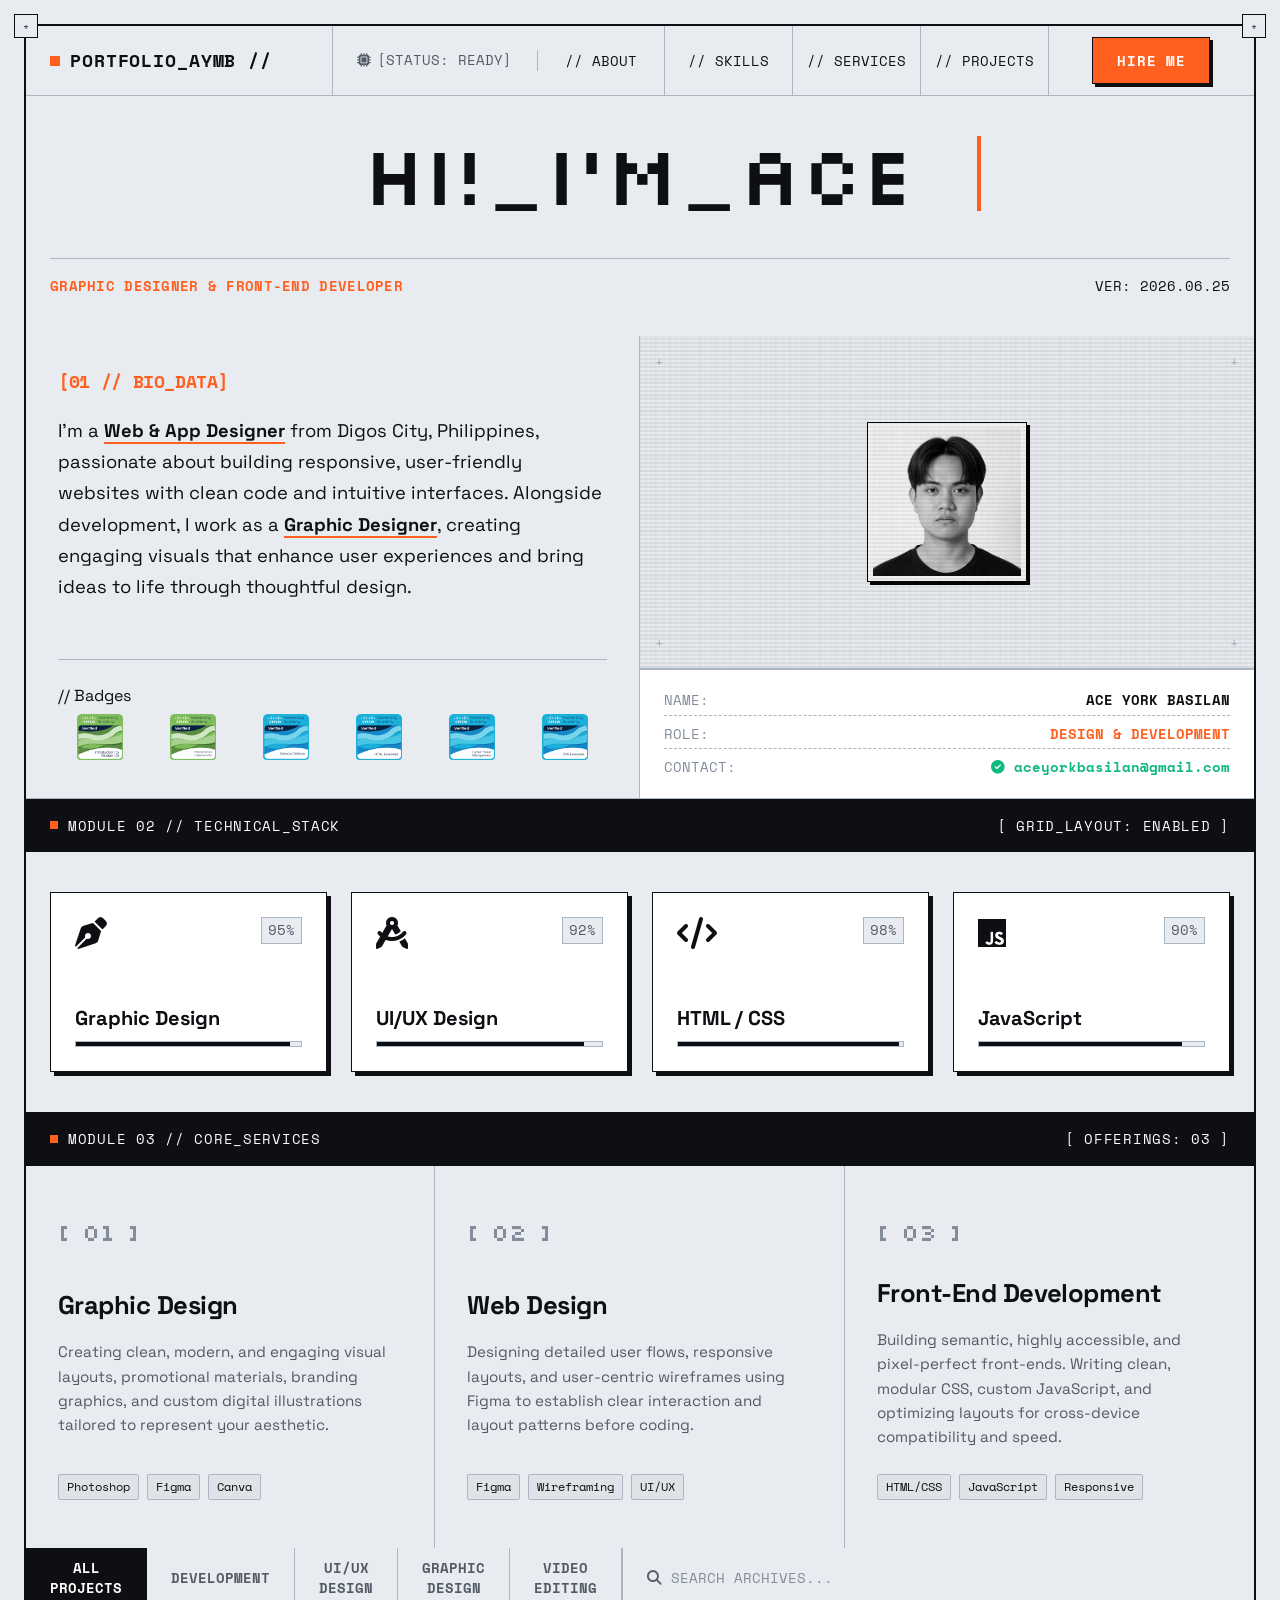
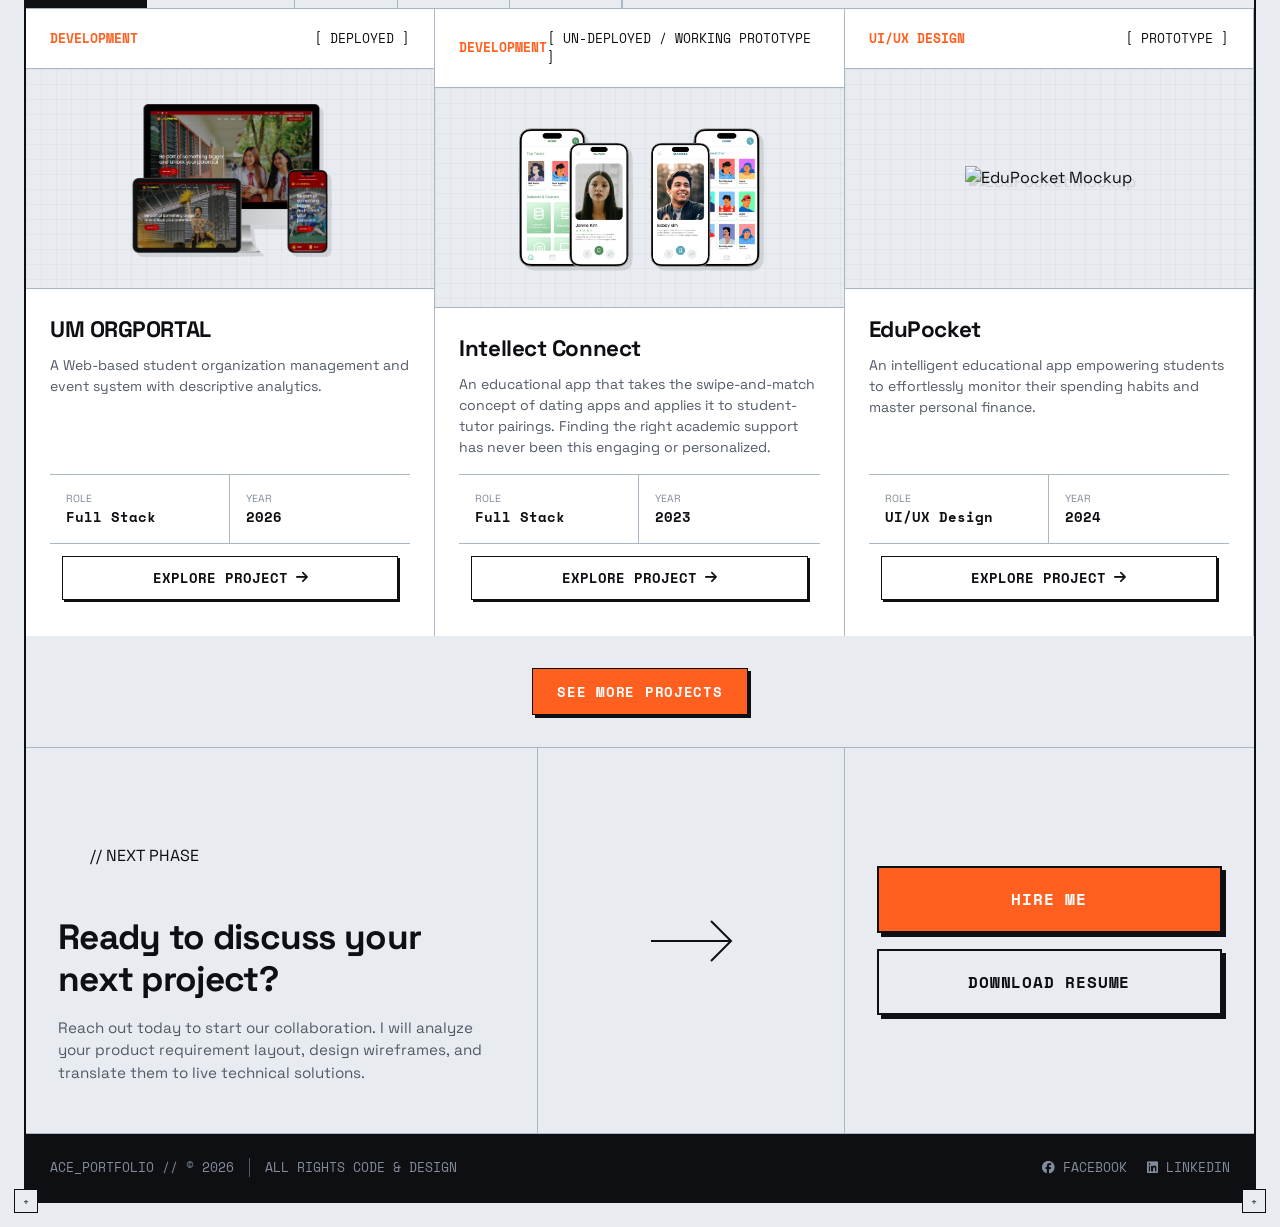
==== commit 57d63a4c: "Update" ====
--- a/index.html
+++ b/index.html
@@ -290,7 +290,7 @@
         <section class="bp-projects-container border-b">
 
             <!-- Project 1 -->
-            <div class="project-card border-r" data-category="development" data-title="UM ORGPORTAL"
+            <div class="project-card border-r" data-id="um-orgportal" data-category="development" data-title="UM ORGPORTAL"
                 data-screenshots="img/project-1.png,img/p1.1.png,img/p1.2.png,img/p1.3.png,img/p1.4.png,img/p1.5.png">
                 <div class="project-card-header">
                     <span class="project-category">Development</span>
@@ -331,16 +331,16 @@
                                 style="font-family: var(--font-mono); font-size: 0.85rem; font-weight: 700;">2026</span>
                         </div>
                         <div class="project-stat-arrow">
-                            <button class="btn-project-link">
-                                EXPLORE PROJECT <i class="fa-solid fa-arrow-right"></i>
-                            </button>
+                            <a href="project-detail.html?id=um-orgportal" class="btn-project-link">
+                                EXPLORE PROJECT <i class="fa-solid fa-arrow-right"></i>
+                            </a>
                         </div>
                     </div>
                 </div>
             </div>
 
             <!-- Project 1.5 -->
-            <div class="project-card border-r" data-category="development" data-title="Intellect Connect"
+            <div class="project-card border-r" data-id="intellect-connect" data-category="development" data-title="Intellect Connect"
                 data-screenshots="img/project-1.5.png,img/p1.5.1.png,img/p1.5.2.png,img/p1.5.3.png,img/p1.5.4.png,img/p1.5.5.png,img/p1.5.6.png,img/p1.5.7.png,img/p1.5.8.png">
                 <div class="project-card-header">
                     <span class="project-category">Development</span>
@@ -383,16 +383,16 @@
                                 style="font-family: var(--font-mono); font-size: 0.85rem; font-weight: 700;">2023</span>
                         </div>
                         <div class="project-stat-arrow">
-                            <button class="btn-project-link">
-                                EXPLORE PROJECT <i class="fa-solid fa-arrow-right"></i>
-                            </button>
+                            <a href="project-detail.html?id=intellect-connect" class="btn-project-link">
+                                EXPLORE PROJECT <i class="fa-solid fa-arrow-right"></i>
+                            </a>
                         </div>
                     </div>
                 </div>
             </div>
 
             <!-- Project 2 -->
-            <div class="project-card border-r" data-category="design" data-title="EduPocket"
+            <div class="project-card border-r" data-id="edupocket" data-category="design" data-title="EduPocket"
                 data-screenshots="img/project-2.png,img/p2.1.png,img/p2.2.png,img/p2.3.png,img/p2.4.png,img/p2.5.png,img/p2.6.png">
                 <div class="project-card-header">
                     <span class="project-category">UI/UX Design</span>
@@ -427,16 +427,16 @@
                                 style="font-family: var(--font-mono); font-size: 0.85rem; font-weight: 700;">2024</span>
                         </div>
                         <div class="project-stat-arrow">
-                            <button class="btn-project-link">
-                                EXPLORE PROJECT <i class="fa-solid fa-arrow-right"></i>
-                            </button>
+                            <a href="project-detail.html?id=edupocket" class="btn-project-link">
+                                EXPLORE PROJECT <i class="fa-solid fa-arrow-right"></i>
+                            </a>
                         </div>
                     </div>
                 </div>
             </div>
 
             <!-- Project 3 (Extra Project) -->
-            <div class="project-card border-r extra-project" data-category="design" data-title="npc"
+            <div class="project-card border-r extra-project" data-id="npc" data-category="design" data-title="npc"
                 style="display: none;" data-screenshots="img/project-3.png">
                 <div class="project-card-header">
                     <span class="project-category">UI/UX Design</span>
@@ -470,16 +470,16 @@
                                 style="font-family: var(--font-mono); font-size: 0.85rem; font-weight: 700;">2026</span>
                         </div>
                         <div class="project-stat-arrow">
-                            <button class="btn-project-link">
-                                EXPLORE PROJECT <i class="fa-solid fa-arrow-right"></i>
-                            </button>
+                            <a href="project-detail.html?id=npc" class="btn-project-link">
+                                EXPLORE PROJECT <i class="fa-solid fa-arrow-right"></i>
+                            </a>
                         </div>
                     </div>
                 </div>
             </div>
 
             <!-- Project 4 (Extra Project) -->
-            <div class="project-card border-r extra-project" data-category="design" data-title="Ecotrend"
+            <div class="project-card border-r extra-project" data-id="ecotrend" data-category="design" data-title="Ecotrend"
                 style="display: none;"
                 data-screenshots="img/project-4.png,img/p4.1.png,img/p4.2.png,img/p4.3.png,img/p4.4.png,img/p4.5.png,img/p4.6.png">
                 <div class="project-card-header">
@@ -514,16 +514,16 @@
                                 style="font-family: var(--font-mono); font-size: 0.85rem; font-weight: 700;">2024</span>
                         </div>
                         <div class="project-stat-arrow">
-                            <button class="btn-project-link">
-                                EXPLORE PROJECT <i class="fa-solid fa-arrow-right"></i>
-                            </button>
+                            <a href="project-detail.html?id=ecotrend" class="btn-project-link">
+                                EXPLORE PROJECT <i class="fa-solid fa-arrow-right"></i>
+                            </a>
                         </div>
                     </div>
                 </div>
             </div>
 
             <!-- Project 5 (Extra Project) -->
-            <div class="project-card border-r extra-project" data-category="design" data-title="Techconnect"
+            <div class="project-card border-r extra-project" data-id="techconnect" data-category="design" data-title="Techconnect"
                 style="display: none;"
                 data-screenshots="img/project-5.png,img/p5.1.png,img/p5.2.png,img/p5.3.png,img/p5.4.png,img/p5.5.png,img/p5.6.png,img/p5.7.png,img/p5.8.png">
                 <div class="project-card-header">
@@ -559,16 +559,16 @@
                                 style="font-family: var(--font-mono); font-size: 0.85rem; font-weight: 700;">2023</span>
                         </div>
                         <div class="project-stat-arrow">
-                            <button class="btn-project-link">
-                                EXPLORE PROJECT <i class="fa-solid fa-arrow-right"></i>
-                            </button>
+                            <a href="project-detail.html?id=techconnect" class="btn-project-link">
+                                EXPLORE PROJECT <i class="fa-solid fa-arrow-right"></i>
+                            </a>
                         </div>
                     </div>
                 </div>
             </div>
 
             <!-- Project 6 (Extra Project) -->
-            <div class="project-card extra-project" data-category="design" data-title="Por'mo" style="display: none;"
+            <div class="project-card extra-project" data-id="pormo" data-category="design" data-title="Por'mo" style="display: none;"
                 data-screenshots="img/project-6.png,img/p6.1.png,img/p6.2.png,img/p6.3.png,img/p6.4.png,img/p6.5.png,img/p6.6.png,img/p6.7.png">
                 <div class="project-card-header">
                     <span class="project-category">UI/UX Design</span>
@@ -603,16 +603,16 @@
                                 style="font-family: var(--font-mono); font-size: 0.85rem; font-weight: 700;">2025</span>
                         </div>
                         <div class="project-stat-arrow">
-                            <button class="btn-project-link">
-                                EXPLORE PROJECT <i class="fa-solid fa-arrow-right"></i>
-                            </button>
+                            <a href="project-detail.html?id=pormo" class="btn-project-link">
+                                EXPLORE PROJECT <i class="fa-solid fa-arrow-right"></i>
+                            </a>
                         </div>
                     </div>
                 </div>
             </div>
 
             <!-- Project 6.5 (Extra Project) -->
-            <div class="project-card extra-project" data-category="design" data-title="Por'mo" style="display: none;"
+            <div class="project-card extra-project" data-id="farmers-link" data-category="design" data-title="Farmer's Link" style="display: none;"
                 data-screenshots="img/project-6.5.png,img/p6.5.1.png,img/p6.5.2.png,img/p6.5.3.png,img/p6.5.4.png">
                 <div class="project-card-header">
                     <span class="project-category">UI/UX Design</span>
@@ -655,15 +655,15 @@
                                 style="font-family: var(--font-mono); font-size: 0.85rem; font-weight: 700;">2024</span>
                         </div>
                         <div class="project-stat-arrow">
-                            <button class="btn-project-link">
-                                EXPLORE PROJECT <i class="fa-solid fa-arrow-right"></i>
-                            </button>
-                        </div>
-                    </div>
-                </div>
-            </div>
-
-            <div class="project-card extra-project" data-category="branding" data-title="PSITS LOGO" style="display: none;"
+                            <a href="project-detail.html?id=farmers-link" class="btn-project-link">
+                                EXPLORE PROJECT <i class="fa-solid fa-arrow-right"></i>
+                            </a>
+                        </div>
+                    </div>
+                </div>
+            </div>
+
+            <div class="project-card extra-project" data-id="psits-logo" data-category="branding" data-title="PSITS LOGO" style="display: none;"
                 data-screenshots="img/PSITS-LOGO.png">
                 <div class="project-card-header">
                     <span class="project-category">Logo Design</span>
@@ -703,16 +703,16 @@
                                 style="font-family: var(--font-mono); font-size: 0.85rem; font-weight: 700;">2026</span>
                         </div>
                         <div class="project-stat-arrow">
-                            <button class="btn-project-link">
-                                EXPLORE PROJECT <i class="fa-solid fa-arrow-right"></i>
-                            </button>
+                            <a href="project-detail.html?id=psits-logo" class="btn-project-link">
+                                EXPLORE PROJECT <i class="fa-solid fa-arrow-right"></i>
+                            </a>
                         </div>
                     </div>
                 </div>
             </div>
 
             <!-- Project 7 (Extra Project) -->
-            <div class="project-card border-r extra-project" data-category="branding" data-title="2025 UMDC Intramurals"
+            <div class="project-card border-r extra-project" data-id="2025-umdc-intramurals" data-category="branding" data-title="2025 UMDC Intramurals"
                 style="display: none;"
                 data-screenshots="img/project-7.png,img/p7.1.jpg,img/p7.2.jpg,img/p7.3.jpg,img/p7.4.jpg,img/p7.5.jpg,img/p7.6.jpg,img/p7.7.jpg,img/p7.8.jpg,img/p7.9.jpg,img/p7.10.png,img/p7.11.png,img/p7.12.png,img/p7.13.png,img/p7.14.png,img/p7.15.png,img/p7.16.png,img/p7.17.png">
                 <div class="project-card-header">
@@ -746,16 +746,16 @@
                                 style="font-family: var(--font-mono); font-size: 0.85rem; font-weight: 700;">2025</span>
                         </div>
                         <div class="project-stat-arrow">
-                            <button class="btn-project-link">
-                                EXPLORE PROJECT <i class="fa-solid fa-arrow-right"></i>
-                            </button>
+                            <a href="project-detail.html?id=2025-umdc-intramurals" class="btn-project-link">
+                                EXPLORE PROJECT <i class="fa-solid fa-arrow-right"></i>
+                            </a>
                         </div>
                     </div>
                 </div>
             </div>
 
             <!-- Project 7.5 (Extra Project) -->
-            <div class="project-card border-r extra-project" data-category="branding" data-title="2025 UMDC Intramurals"
+            <div class="project-card border-r extra-project" data-id="2025-umdc-dtp-olympics" data-category="branding" data-title="2025 UMDC Intramurals"
                 style="display: none;"
                 data-screenshots="img/project-7.5.png,img/p7.5.1.jpg,img/p7.5.2.jpg,img/p7.5.3.jpg,img/p7.5.4.jpg,img/p7.5.6.jpg,img/p7.5.7.jpg">
                 <div class="project-card-header">
@@ -786,16 +786,16 @@
                                 style="font-family: var(--font-mono); font-size: 0.85rem; font-weight: 700;">2025</span>
                         </div>
                         <div class="project-stat-arrow">
-                            <button class="btn-project-link">
-                                EXPLORE PROJECT <i class="fa-solid fa-arrow-right"></i>
-                            </button>
+                            <a href="project-detail.html?id=2025-umdc-dtp-olympics" class="btn-project-link">
+                                EXPLORE PROJECT <i class="fa-solid fa-arrow-right"></i>
+                            </a>
                         </div>
                     </div>
                 </div>
             </div>
 
             <!-- Project 8 (Extra Project) -->
-            <div class="project-card border-r extra-project" data-category="branding"
+            <div class="project-card border-r extra-project" data-id="2026-presidents-report" data-category="branding"
                 data-title="2026 annual presidents report" style="display: none;" data-screenshots="img/project-8.png">
                 <div class="project-card-header">
                     <span class="project-category">Graphic Design</span>
@@ -832,16 +832,16 @@
                                 style="font-family: var(--font-mono); font-size: 0.85rem; font-weight: 700;">2026</span>
                         </div>
                         <div class="project-stat-arrow">
-                            <button class="btn-project-link">
-                                EXPLORE PROJECT <i class="fa-solid fa-arrow-right"></i>
-                            </button>
+                            <a href="project-detail.html?id=2026-presidents-report" class="btn-project-link">
+                                EXPLORE PROJECT <i class="fa-solid fa-arrow-right"></i>
+                            </a>
                         </div>
                     </div>
                 </div>
             </div>
 
             <!-- Project 9 (Extra Project) -->
-            <div class="project-card extra-project" data-category="branding" data-title="lake holon"
+            <div class="project-card extra-project" data-id="travel-tours-edits" data-category="branding" data-title="lake holon"
                 style="display: none;"
                 data-screenshots="img/project-9.png,img/p9.1.png,img/p9.2.png,img/p9.3.png,img/p9.4.png,img/p9.5.png,img/p9.6.png,img/p9.7.png,img/p9.8.png,img/p9.9.png,img/p9.10.png,img/p9.11.png,img/p9.12.png">
                 <div class="project-card-header">
@@ -880,16 +880,16 @@
                                 style="font-family: var(--font-mono); font-size: 0.85rem; font-weight: 700;">2025</span>
                         </div>
                         <div class="project-stat-arrow">
-                            <button class="btn-project-link">
-                                EXPLORE PROJECT <i class="fa-solid fa-arrow-right"></i>
-                            </button>
+                            <a href="project-detail.html?id=travel-tours-edits" class="btn-project-link">
+                                EXPLORE PROJECT <i class="fa-solid fa-arrow-right"></i>
+                            </a>
                         </div>
                     </div>
                 </div>
             </div>
 
             <!-- Project 10 (Extra Project) -->
-            <div class="project-card border-r extra-project" data-category="branding" data-title="Buwan ng Wika 2025"
+            <div class="project-card border-r extra-project" data-id="2025-buwan-ng-wika" data-category="branding" data-title="Buwan ng Wika 2025"
                 style="display: none;" data-screenshots="img/project-10.jpg,img/project-10.25.jpg">
                 <div class="project-card-header">
                     <span class="project-category">Graphic Design</span>
@@ -927,15 +927,15 @@
                                 style="font-family: var(--font-mono); font-size: 0.85rem; font-weight: 700;">2025</span>
                         </div>
                         <div class="project-stat-arrow">
-                            <button class="btn-project-link">
-                                EXPLORE PROJECT <i class="fa-solid fa-arrow-right"></i>
-                            </button>
-                        </div>
-                    </div>
-                </div>
-            </div>
-
-            <div class="project-card border-r extra-project" data-category="branding" data-title="2025 UMDC Intramurals"
+                            <a href="project-detail.html?id=2025-buwan-ng-wika" class="btn-project-link">
+                                EXPLORE PROJECT <i class="fa-solid fa-arrow-right"></i>
+                            </a>
+                        </div>
+                    </div>
+                </div>
+            </div>
+
+            <div class="project-card border-r extra-project" data-id="2025-esports" data-category="branding" data-title="2025 UMDC Intramurals"
                 style="display: none;" data-screenshots="img/esports-1.png,img/esports-2.jpg,img/esports-3.jpg,img/esports-4.jpg,img/esports-5.jpg,img/esports-6.jpg,img/esports-7.jpg,img/esports-8.jpg">
                 <div class="project-card-header">
                     <span class="project-category">Graphic Design</span>
@@ -971,16 +971,16 @@
                                 style="font-family: var(--font-mono); font-size: 0.85rem; font-weight: 700;">2025</span>
                         </div>
                         <div class="project-stat-arrow">
-                            <button class="btn-project-link">
-                                EXPLORE PROJECT <i class="fa-solid fa-arrow-right"></i>
-                            </button>
+                            <a href="project-detail.html?id=2025-esports" class="btn-project-link">
+                                EXPLORE PROJECT <i class="fa-solid fa-arrow-right"></i>
+                            </a>
                         </div>
                     </div>
                 </div>
             </div>
 
             <!-- Project 11 (Extra Project) -->
-            <div class="project-card border-r extra-project" data-category="branding" data-title="christmas greetings"
+            <div class="project-card border-r extra-project" data-id="christmas-greetings" data-category="branding" data-title="christmas greetings"
                 style="display: none;" data-screenshots="img/project-11.jpg,img/project-11.25.png,img/project-11.5.png">
                 <div class="project-card-header">
                     <span class="project-category">Graphic Design</span>
@@ -1014,15 +1014,15 @@
                                 style="font-family: var(--font-mono); font-size: 0.85rem; font-weight: 700;">2026</span>
                         </div>
                         <div class="project-stat-arrow">
-                            <button class="btn-project-link">
-                                EXPLORE PROJECT <i class="fa-solid fa-arrow-right"></i>
-                            </button>
-                        </div>
-                    </div>
-                </div>
-            </div>
-
-            <div class="project-card border-r extra-project" data-category="branding" data-title="christmas greetings"
+                            <a href="project-detail.html?id=christmas-greetings" class="btn-project-link">
+                                EXPLORE PROJECT <i class="fa-solid fa-arrow-right"></i>
+                            </a>
+                        </div>
+                    </div>
+                </div>
+            </div>
+
+            <div class="project-card border-r extra-project" data-id="newly-elected-officers" data-category="branding" data-title="christmas greetings"
                 style="display: none;" data-screenshots="img/dtp-1.png,img/dtp-2.jpg,img/dtp-3.jpg,img/dtp-4.jpg,img/dtp-5.jpg,img/dtp-6.jpg">
                 <div class="project-card-header">
                     <span class="project-category">Graphic Design</span>
@@ -1053,16 +1053,16 @@
                                 style="font-family: var(--font-mono); font-size: 0.85rem; font-weight: 700;">2025</span>
                         </div>
                         <div class="project-stat-arrow">
-                            <button class="btn-project-link">
-                                EXPLORE PROJECT <i class="fa-solid fa-arrow-right"></i>
-                            </button>
+                            <a href="project-detail.html?id=newly-elected-officers" class="btn-project-link">
+                                EXPLORE PROJECT <i class="fa-solid fa-arrow-right"></i>
+                            </a>
                         </div>
                     </div>
                 </div>
             </div>
 
             <!-- Project 12 (Extra Project) -->
-            <div class="project-card extra-project" data-category="branding" data-title="UMDC ID" style="display: none;"
+            <div class="project-card extra-project" data-id="umdc-id" data-category="branding" data-title="UMDC ID" style="display: none;"
                 data-screenshots="img/project-12.png,img/project-12.5.png">
                 <div class="project-card-header">
                     <span class="project-category">Graphic Design</span>
@@ -1098,16 +1098,16 @@
                                 style="font-family: var(--font-mono); font-size: 0.85rem; font-weight: 700;">2025</span>
                         </div>
                         <div class="project-stat-arrow">
-                            <button class="btn-project-link">
-                                EXPLORE PROJECT <i class="fa-solid fa-arrow-right"></i>
-                            </button>
+                            <a href="project-detail.html?id=umdc-id" class="btn-project-link">
+                                EXPLORE PROJECT <i class="fa-solid fa-arrow-right"></i>
+                            </a>
                         </div>
                     </div>
                 </div>
             </div>
 
             <!-- Project 13 (Extra Project) -->
-            <div class="project-card extra-project" data-category="branding" data-title="2026 BSIT Culmination"
+            <div class="project-card extra-project" data-id="2026-bsit-culmination" data-category="branding" data-title="2026 BSIT Culmination"
                 style="display: none;"
                 data-screenshots="img/project-13.png,img/p13.1.png,img/p13.2.jpg,img/p13.3.jpg,img/p13.4.jpg">
                 <div class="project-card-header">
@@ -1145,16 +1145,16 @@
                                 style="font-family: var(--font-mono); font-size: 0.85rem; font-weight: 700;">2026</span>
                         </div>
                         <div class="project-stat-arrow">
-                            <button class="btn-project-link">
-                                EXPLORE PROJECT <i class="fa-solid fa-arrow-right"></i>
-                            </button>
+                            <a href="project-detail.html?id=2026-bsit-culmination" class="btn-project-link">
+                                EXPLORE PROJECT <i class="fa-solid fa-arrow-right"></i>
+                            </a>
                         </div>
                     </div>
                 </div>
             </div>
 
             <!-- Project 14 (Extra Project) -->
-            <div class="project-card extra-project" data-category="branding" data-title="DTP official officer t-shirt"
+            <div class="project-card extra-project" data-id="dtp-officer-tshirt" data-category="branding" data-title="DTP official officer t-shirt"
                 style="display: none;"
                 data-screenshots="img/project-14.png,img/p14.1.png,img/p14.2.png">
                 <div class="project-card-header">
@@ -1189,16 +1189,16 @@
                                 style="font-family: var(--font-mono); font-size: 0.85rem; font-weight: 700;">2025</span>
                         </div>
                         <div class="project-stat-arrow">
-                            <button class="btn-project-link">
-                                EXPLORE PROJECT <i class="fa-solid fa-arrow-right"></i>
-                            </button>
+                            <a href="project-detail.html?id=dtp-officer-tshirt" class="btn-project-link">
+                                EXPLORE PROJECT <i class="fa-solid fa-arrow-right"></i>
+                            </a>
                         </div>
                     </div>
                 </div>
             </div>
 
             <!-- Project 15 (Extra Project) -->
-            <div class="project-card extra-project" data-category="branding" data-title="UMDC-CDSG T-shirt design"
+            <div class="project-card extra-project" data-id="cdsg-tshirt" data-category="branding" data-title="UMDC-CDSG T-shirt design"
                 style="display: none;"
                 data-screenshots="img/project-15.png,img/p15.1.png,img/p15.2.png">
                 <div class="project-card-header">
@@ -1232,16 +1232,16 @@
                                 style="font-family: var(--font-mono); font-size: 0.85rem; font-weight: 700;">2025</span>
                         </div>
                         <div class="project-stat-arrow">
-                            <button class="btn-project-link">
-                                EXPLORE PROJECT <i class="fa-solid fa-arrow-right"></i>
-                            </button>
+                            <a href="project-detail.html?id=cdsg-tshirt" class="btn-project-link">
+                                EXPLORE PROJECT <i class="fa-solid fa-arrow-right"></i>
+                            </a>
                         </div>
                     </div>
                 </div>
             </div>
 
             <!-- Project Video 1 -->
-            <div class="project-card border-r extra-project" data-category="video" data-title="Video Editing Showcase 01"
+            <div class="project-card border-r extra-project" data-id="video-showcase-01" data-category="video" data-title="Video Editing Showcase 01"
                 style="display: none;" data-screenshots="vid/vid1.mp4">
                 <div class="project-card-header">
                     <span class="project-category">Video Editing</span>
@@ -1269,16 +1269,16 @@
                             <span style="font-family: var(--font-mono); font-size: 0.85rem; font-weight: 700;">2026</span>
                         </div>
                         <div class="project-stat-arrow">
-                            <button class="btn-project-link">
-                                EXPLORE PROJECT <i class="fa-solid fa-arrow-right"></i>
-                            </button>
+                            <a href="project-detail.html?id=video-showcase-01" class="btn-project-link">
+                                EXPLORE PROJECT <i class="fa-solid fa-arrow-right"></i>
+                            </a>
                         </div>
                     </div>
                 </div>
             </div>
 
             <!-- Project Video 2 -->
-            <div class="project-card extra-project" data-category="video" data-title="Video Editing Showcase 02"
+            <div class="project-card extra-project" data-id="video-showcase-02" data-category="video" data-title="Video Editing Showcase 02"
                 style="display: none;" data-screenshots="vid/vid2.mp4">
                 <div class="project-card-header">
                     <span class="project-category">Video Editing</span>
@@ -1306,9 +1306,9 @@
                             <span style="font-family: var(--font-mono); font-size: 0.85rem; font-weight: 700;">2026</span>
                         </div>
                         <div class="project-stat-arrow">
-                            <button class="btn-project-link">
-                                EXPLORE PROJECT <i class="fa-solid fa-arrow-right"></i>
-                            </button>
+                            <a href="project-detail.html?id=video-showcase-02" class="btn-project-link">
+                                EXPLORE PROJECT <i class="fa-solid fa-arrow-right"></i>
+                            </a>
                         </div>
                     </div>
                 </div>
@@ -1369,63 +1369,6 @@
 
     </div>
 
-    <!-- Project Modal Popup (Fixed Overlay) -->
-    <div id="projectModal" class="bp-modal">
-        <div class="bp-modal-content">
-            <!-- Corner structural marks for modal -->
-            <div class="bp-corner bp-corner-tl">+</div>
-            <div class="bp-corner bp-corner-tr">+</div>
-            <div class="bp-corner bp-corner-bl">+</div>
-            <div class="bp-corner bp-corner-br">+</div>
-
-            <!-- Modal Header -->
-            <div class="bp-modal-header">
-                <span class="bp-modal-category" id="modalCategory">// CATEGORY</span>
-                <button class="bp-modal-close" id="closeModalBtn" aria-label="Close Modal">&times;</button>
-            </div>
-
-            <!-- Modal Body -->
-            <div class="bp-modal-body">
-                <div class="bp-modal-visual">
-                    <div class="project-grid-dec"></div>
-                    <img id="modalImage" src="" alt="Project Screenshot">
-                    <video id="modalVideo" src="" controls style="display: none; max-width: 100%; max-height: 100%; object-fit: contain; z-index: 2;"></video>
-
-                    <!-- Screenshot Carousel Nav Controls -->
-                    <button id="modalPrevBtn" class="modal-nav-arrow arrow-left" aria-label="Previous screenshot">
-                        <i class="fa-solid fa-chevron-left"></i>
-                    </button>
-                    <button id="modalNextBtn" class="modal-nav-arrow arrow-right" aria-label="Next screenshot">
-                        <i class="fa-solid fa-chevron-right"></i>
-                    </button>
-
-                    <!-- Screenshot Indicator Badge -->
-                    <div id="modalSlideIndicator" class="modal-slide-indicator">1 / 1</div>
-                </div>
-                <div class="bp-modal-details">
-                    <div>
-                        <h2 id="modalTitle" class="bp-modal-title">Project Title</h2>
-                        <p id="modalDesc" class="bp-modal-desc">Project Description</p>
-                    </div>
-
-                    <!-- Metadata Stats -->
-                    <div class="tech-stats-grid" style="margin-top: 1.5rem; border-bottom: none;">
-                        <div class="stat-box" style="padding: 0.5rem 0.25rem;">
-                            <div class="stat-lbl" style="font-size: 0.65rem; color: var(--text-muted);">ROLE</div>
-                            <div class="stat-val" id="modalRole" style="font-size: 1rem; margin-top: 0.25rem;">ROLE
-                            </div>
-                        </div>
-                        <div class="stat-box" style="padding: 0.5rem 0.25rem; border-right: none;">
-                            <div class="stat-lbl" style="font-size: 0.65rem; color: var(--text-muted);">YEAR</div>
-                            <div class="stat-val" id="modalYear" style="font-size: 1rem; margin-top: 0.25rem;">YEAR
-                            </div>
-                        </div>
-                    </div>
-                </div>
-            </div>
-        </div>
-    </div>
-
     <!-- Dynamic Javascript Filters & Navigation interactions -->
     <script src="main.js"></script>
 </body>
--- a/style.css
+++ b/style.css
@@ -1567,4 +1567,262 @@
   z-index: 1;
   border-radius: 2px;
   background-color: var(--bg-dark);
+}
+
+/* --- Project Detail Page Styles --- */
+.btn-back-link {
+  display: inline-flex;
+  align-items: center;
+  gap: 0.5rem;
+  font-family: var(--font-mono);
+  font-size: 0.8rem;
+  font-weight: 700;
+  color: var(--text-primary);
+  background-color: var(--bg-card);
+  padding: 0.4rem 0.85rem;
+  border: 1px solid var(--border-dark);
+  box-shadow: 2px 2px 0px var(--border-dark);
+  transition: transform var(--transition-fast), box-shadow var(--transition-fast), background-color var(--transition-fast);
+}
+
+.btn-back-link:hover {
+  background-color: var(--accent-orange);
+  color: #ffffff;
+  transform: translate(-1.5px, -1.5px);
+  box-shadow: 3.5px 3.5px 0px var(--border-dark);
+}
+
+.project-detail-main {
+  background-color: var(--bg-main);
+}
+
+.project-detail-hero {
+  padding: 2.5rem 2rem;
+  background: linear-gradient(180deg, #ffffff 0%, var(--bg-main) 100%);
+}
+
+.detail-header-meta {
+  display: flex;
+  align-items: center;
+  justify-content: space-between;
+  margin-bottom: 0.75rem;
+}
+
+.detail-status-tag {
+  font-family: var(--font-mono);
+  font-size: 0.8rem;
+  font-weight: 700;
+  color: var(--accent-orange);
+  background-color: var(--accent-orange-light);
+  padding: 0.2rem 0.6rem;
+  border: 1px dashed var(--accent-orange);
+}
+
+.detail-project-title {
+  font-size: 2.25rem;
+  font-family: var(--font-title);
+  font-weight: 700;
+  color: var(--text-primary);
+  letter-spacing: -0.02em;
+  margin-bottom: 0.75rem;
+}
+
+.detail-project-desc {
+  font-size: 1.05rem;
+  color: var(--text-secondary);
+  max-width: 900px;
+  line-height: 1.6;
+}
+
+.project-detail-specs-grid {
+  display: grid;
+  grid-template-columns: repeat(4, 1fr);
+  background-color: var(--bg-card);
+}
+
+.detail-stat-card {
+  padding: 1.25rem 1.5rem;
+  border-right: 1px solid var(--border-color);
+  display: flex;
+  flex-direction: column;
+  gap: 0.25rem;
+}
+
+.detail-stat-card:last-child {
+  border-right: none;
+}
+
+.detail-stat-card .stat-lbl {
+  font-size: 0.65rem;
+  font-family: var(--font-mono);
+  color: var(--text-muted);
+  letter-spacing: 0.05em;
+}
+
+.detail-stat-card .stat-val {
+  font-family: var(--font-mono);
+  font-size: 1rem;
+  font-weight: 700;
+  color: var(--text-primary);
+}
+
+.project-detail-media-section {
+  padding: 2rem;
+  background-color: #f4f6f9;
+}
+
+.detail-media-container {
+  position: relative;
+  width: 100%;
+  min-height: 480px;
+  max-height: 680px;
+  background-color: var(--bg-dark);
+  border: 2px solid var(--border-dark);
+  display: flex;
+  align-items: center;
+  justify-content: center;
+  overflow: hidden;
+  box-shadow: 4px 4px 0px var(--border-dark);
+}
+
+.detail-media-container img {
+  max-width: 100%;
+  max-height: 650px;
+  object-fit: contain;
+  z-index: 2;
+}
+
+.detail-thumbnail-strip {
+  display: flex;
+  gap: 0.75rem;
+  margin-top: 1.25rem;
+  overflow-x: auto;
+  padding-bottom: 0.5rem;
+  scrollbar-width: thin;
+}
+
+.thumbnail-item {
+  width: 84px;
+  height: 60px;
+  min-width: 84px;
+  border: 2px solid var(--border-color);
+  background-color: var(--bg-dark);
+  cursor: pointer;
+  overflow: hidden;
+  position: relative;
+  display: flex;
+  align-items: center;
+  justify-content: center;
+  transition: border-color var(--transition-fast), transform var(--transition-fast);
+}
+
+.thumbnail-item img {
+  width: 100%;
+  height: 100%;
+  object-fit: cover;
+}
+
+.thumbnail-item:hover {
+  border-color: var(--accent-orange);
+  transform: translateY(-2px);
+}
+
+.thumbnail-item.active {
+  border-color: var(--accent-orange);
+  outline: 2px solid var(--accent-orange);
+  box-shadow: 0 0 8px rgba(255, 95, 31, 0.4);
+}
+
+.thumbnail-video-icon {
+  font-size: 1.25rem;
+  color: #ffffff;
+}
+
+.project-detail-overview {
+  padding: 2.5rem 2rem;
+  background-color: var(--bg-card);
+}
+
+.section-label {
+  font-family: var(--font-mono);
+  font-size: 0.75rem;
+  font-weight: 700;
+  color: var(--text-muted);
+  letter-spacing: 0.08em;
+  margin-bottom: 1.25rem;
+}
+
+.detail-definition-content {
+  font-size: 1rem;
+  line-height: 1.7;
+  color: var(--text-secondary);
+  max-width: 960px;
+}
+
+.detail-definition-content strong {
+  color: var(--text-primary);
+}
+
+.detail-definition-content ul {
+  margin-left: 1.5rem;
+  margin-top: 0.5rem;
+  line-height: 1.8;
+}
+
+.project-detail-nav-footer {
+  display: grid;
+  grid-template-columns: 1fr 1fr;
+  background-color: var(--bg-main);
+}
+
+.prev-next-card {
+  padding: 1.75rem 2rem;
+  display: flex;
+  flex-direction: column;
+  gap: 0.4rem;
+  background-color: var(--bg-card);
+  transition: background-color var(--transition-fast);
+}
+
+.prev-next-card:hover {
+  background-color: var(--accent-orange-light);
+}
+
+.prev-next-card .nav-direction {
+  font-family: var(--font-mono);
+  font-size: 0.75rem;
+  font-weight: 700;
+  color: var(--accent-orange);
+  display: flex;
+  align-items: center;
+  gap: 0.4rem;
+}
+
+.prev-next-card .nav-project-title {
+  font-family: var(--font-title);
+  font-size: 1.15rem;
+  font-weight: 700;
+  color: var(--text-primary);
+}
+
+@media (max-width: 768px) {
+  .project-detail-specs-grid {
+    grid-template-columns: repeat(2, 1fr);
+  }
+  .detail-stat-card:nth-child(2) {
+    border-right: none;
+  }
+  .detail-project-title {
+    font-size: 1.75rem;
+  }
+  .project-detail-nav-footer {
+    grid-template-columns: 1fr;
+  }
+  .prev-next-card.border-r {
+    border-right: none;
+    border-bottom: 1px solid var(--border-color);
+  }
+  .detail-media-container {
+    min-height: 320px;
+  }
 }
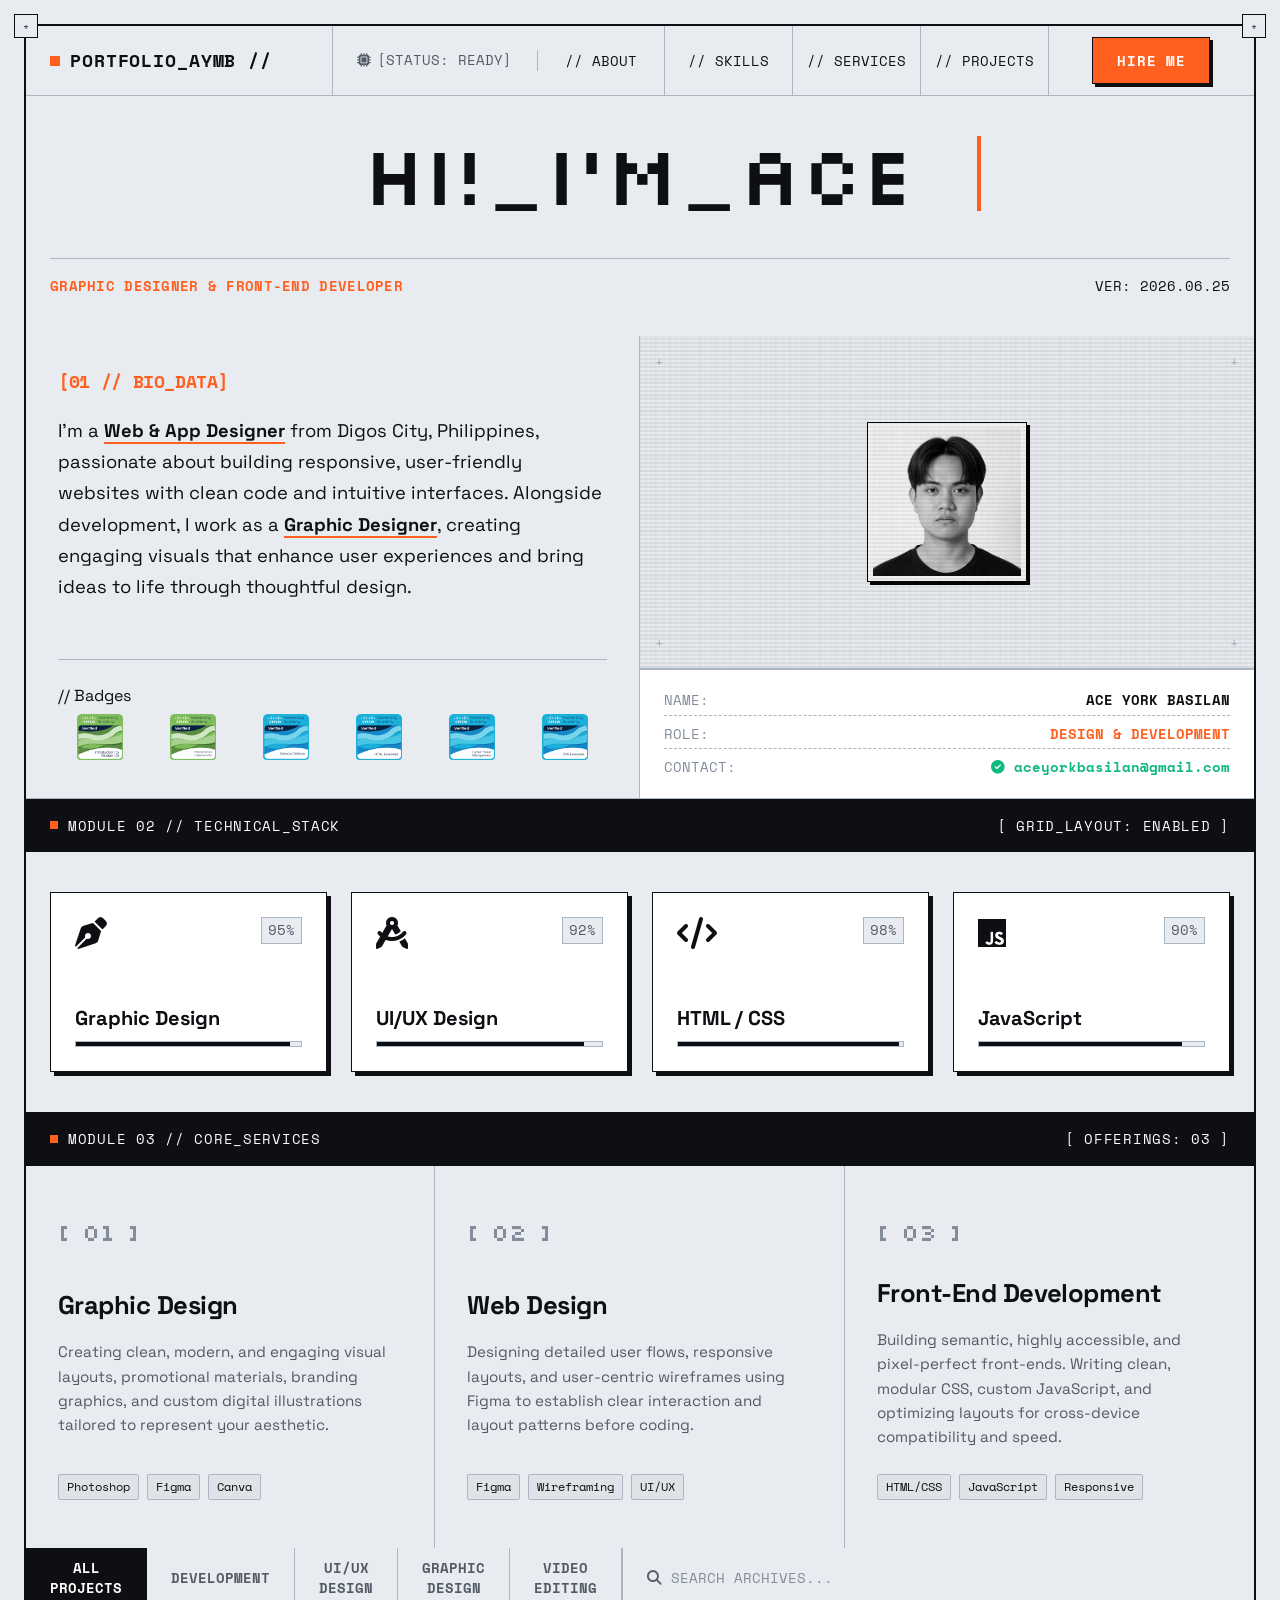
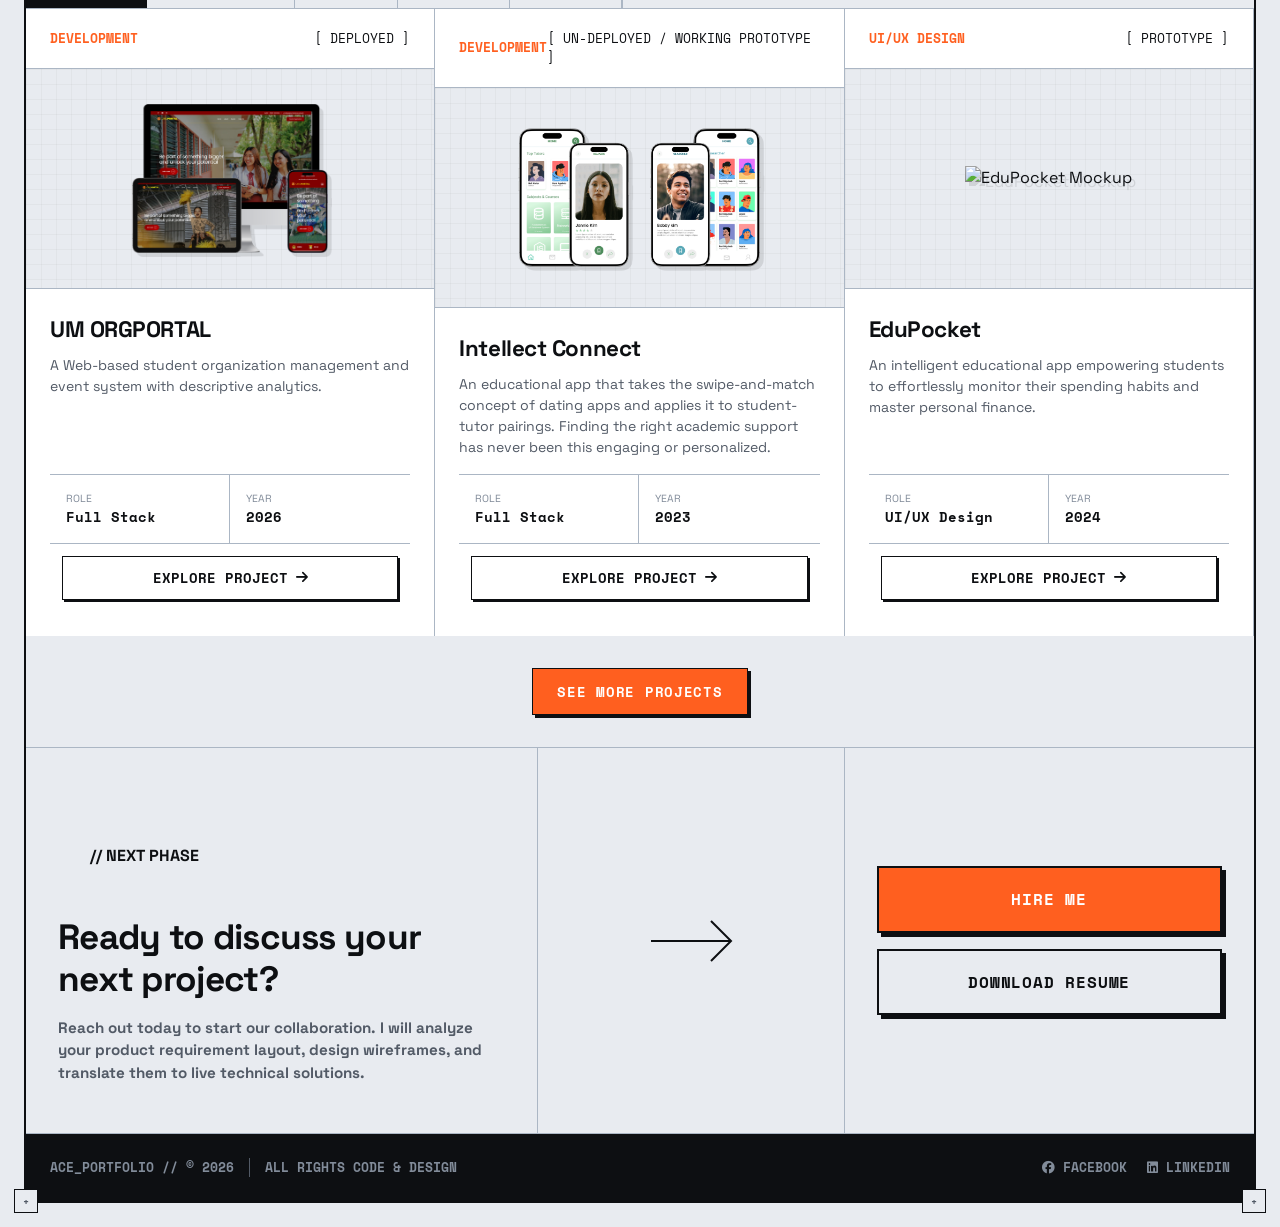
==== commit 4493c3b8: "Added new Project" ====
--- a/index.html
+++ b/index.html
@@ -1240,6 +1240,82 @@
                 </div>
             </div>
 
+            <!-- Project 16 -->
+            <div class="project-card border-r extra-project" data-id="lns-logo" data-category="branding" data-title="Lift & Stride Logo Design"
+                style="display: none;"
+                data-screenshots="img/LnS/1.png,img/LnS/2.png,img/LnS/3.png,img/LnS/4.png,img/LnS/5.png,img/LnS/6.png,img/LnS/7.png">
+                <div class="project-card-header">
+                    <span class="project-category">Graphic Design</span>
+                    <span style="font-family: var(--font-mono); font-size: 0.8rem;">[ UTILIZED ]</span>
+                </div>
+                <div class="project-visual">
+                    <div class="project-grid-dec"></div>
+                    <img src="img/LnS/1.png" alt="Lift & Stride Logo Design">
+                </div>
+                <div class="project-details">
+                    <div class="project-definition" style="display: none;">
+                        <p><strong>Lift & Stride Logo Design.</strong><br>The Lift & Stride Fitness & Coaching by Janice logo represents strength, movement, confidence, and empowerment while maintaining a feminine and approachable style. The stylized female figure connects the logo to fitness, strength training, and personal coaching. Its dynamic form suggests movement and progress, reflecting the meaning behind “Lift & Stride.” The clean and modern design keeps the logo professional, memorable, and versatile for use on social media, clothing, business cards, and other materials. The green and pink color palette balances strength and femininity. Green represents health, growth, and vitality, while pink adds an energetic and welcoming touch. Overall, the logo communicates that fitness is about more than physical strength—it is also about building confidence, creating healthy habits, and becoming a stronger version of yourself.</p>
+                    </div>
+                    <div class="project-title-row">
+                        <h3 class="project-title">Lift & Stride Logo Design</h3>
+                        <p class="project-desc"> A modern, energetic logo that reflects the brand’s focus on fitness, personal coaching, strength, and confidence.</p>
+                    </div>
+                    <div class="project-stats-grid">
+                        <div class="project-stat-box">
+                            <span style="font-size: 0.65rem; color: var(--text-muted);">ROLE</span>
+                            <span style="font-family: var(--font-mono); font-size: 0.85rem; font-weight: 700;">Graphic Designer</span>
+                        </div>
+                        <div class="project-stat-box">
+                            <span style="font-size: 0.65rem; color: var(--text-muted);">YEAR</span>
+                            <span style="font-family: var(--font-mono); font-size: 0.85rem; font-weight: 700;">2026</span>
+                        </div>
+                        <div class="project-stat-arrow">
+                            <a href="project-detail.html?id=lns-logo" class="btn-project-link">
+                                EXPLORE PROJECT <i class="fa-solid fa-arrow-right"></i>
+                            </a>
+                        </div>
+                    </div>
+                </div>
+            </div>
+
+            <!-- Project 17 -->
+            <div class="project-card border-r extra-project" data-id="coco-logo" data-category="branding" data-title="Coastal Court Logo Design"
+                style="display: none;"
+                data-screenshots="img/coco/1.png,img/coco/2.png,img/coco/3.png,img/coco/4.png,img/coco/5.png,img/coco/6.png,img/coco/7.png">
+                <div class="project-card-header">
+                    <span class="project-category">Graphic Design</span>
+                    <span style="font-family: var(--font-mono); font-size: 0.8rem;">[ UTILIZED ]</span>
+                </div>
+                <div class="project-visual">
+                    <div class="project-grid-dec"></div>
+                    <img src="img/coco/1.png" alt="Coastal Court Logo Design">
+                </div>
+                <div class="project-details">
+                    <div class="project-definition" style="display: none;">
+                        <p><strong>Coastal Court is a seaside athletic venue catering to both pickleball and tennis enthusiasts. The goal of this brand identity project was to craft a modern, energetic visual identity that seamlessly captures the dual-sport nature of the facility while celebrating its prime coastal location. The central mark merges a classic tennis ball with a perforated pickleball, positioned side-by-side to mimic a sun rising over the horizon. This visually communicates the core services in a single glance. Sweeping ocean waves underpin the equipment graphics, grounding the logo and directly linking the facility to its seaside backdrop.</p>
+                    </div>
+                    <div class="project-title-row">
+                        <h3 class="project-title">Coastal Court Logo Design</h3>
+                        <p class="project-desc">A modern, energetic visual identity that seamlessly captures the dual-sport nature of the facility while celebrating its prime coastal location.</p>
+                    </div>
+                    <div class="project-stats-grid">
+                        <div class="project-stat-box">
+                            <span style="font-size: 0.65rem; color: var(--text-muted);">ROLE</span>
+                            <span style="font-family: var(--font-mono); font-size: 0.85rem; font-weight: 700;">Graphic Designer</span>
+                        </div>
+                        <div class="project-stat-box">
+                            <span style="font-size: 0.65rem; color: var(--text-muted);">YEAR</span>
+                            <span style="font-family: var(--font-mono); font-size: 0.85rem; font-weight: 700;">2026</span>
+                        </div>
+                        <div class="project-stat-arrow">
+                            <a href="project-detail.html?id=lns-logo" class="btn-project-link">
+                                EXPLORE PROJECT <i class="fa-solid fa-arrow-right"></i>
+                            </a>
+                        </div>
+                    </div>
+                </div>
+            </div>
+
             <!-- Project Video 1 -->
             <div class="project-card border-r extra-project" data-id="video-showcase-01" data-category="video" data-title="Video Editing Showcase 01"
                 style="display: none;" data-screenshots="vid/vid1.mp4">
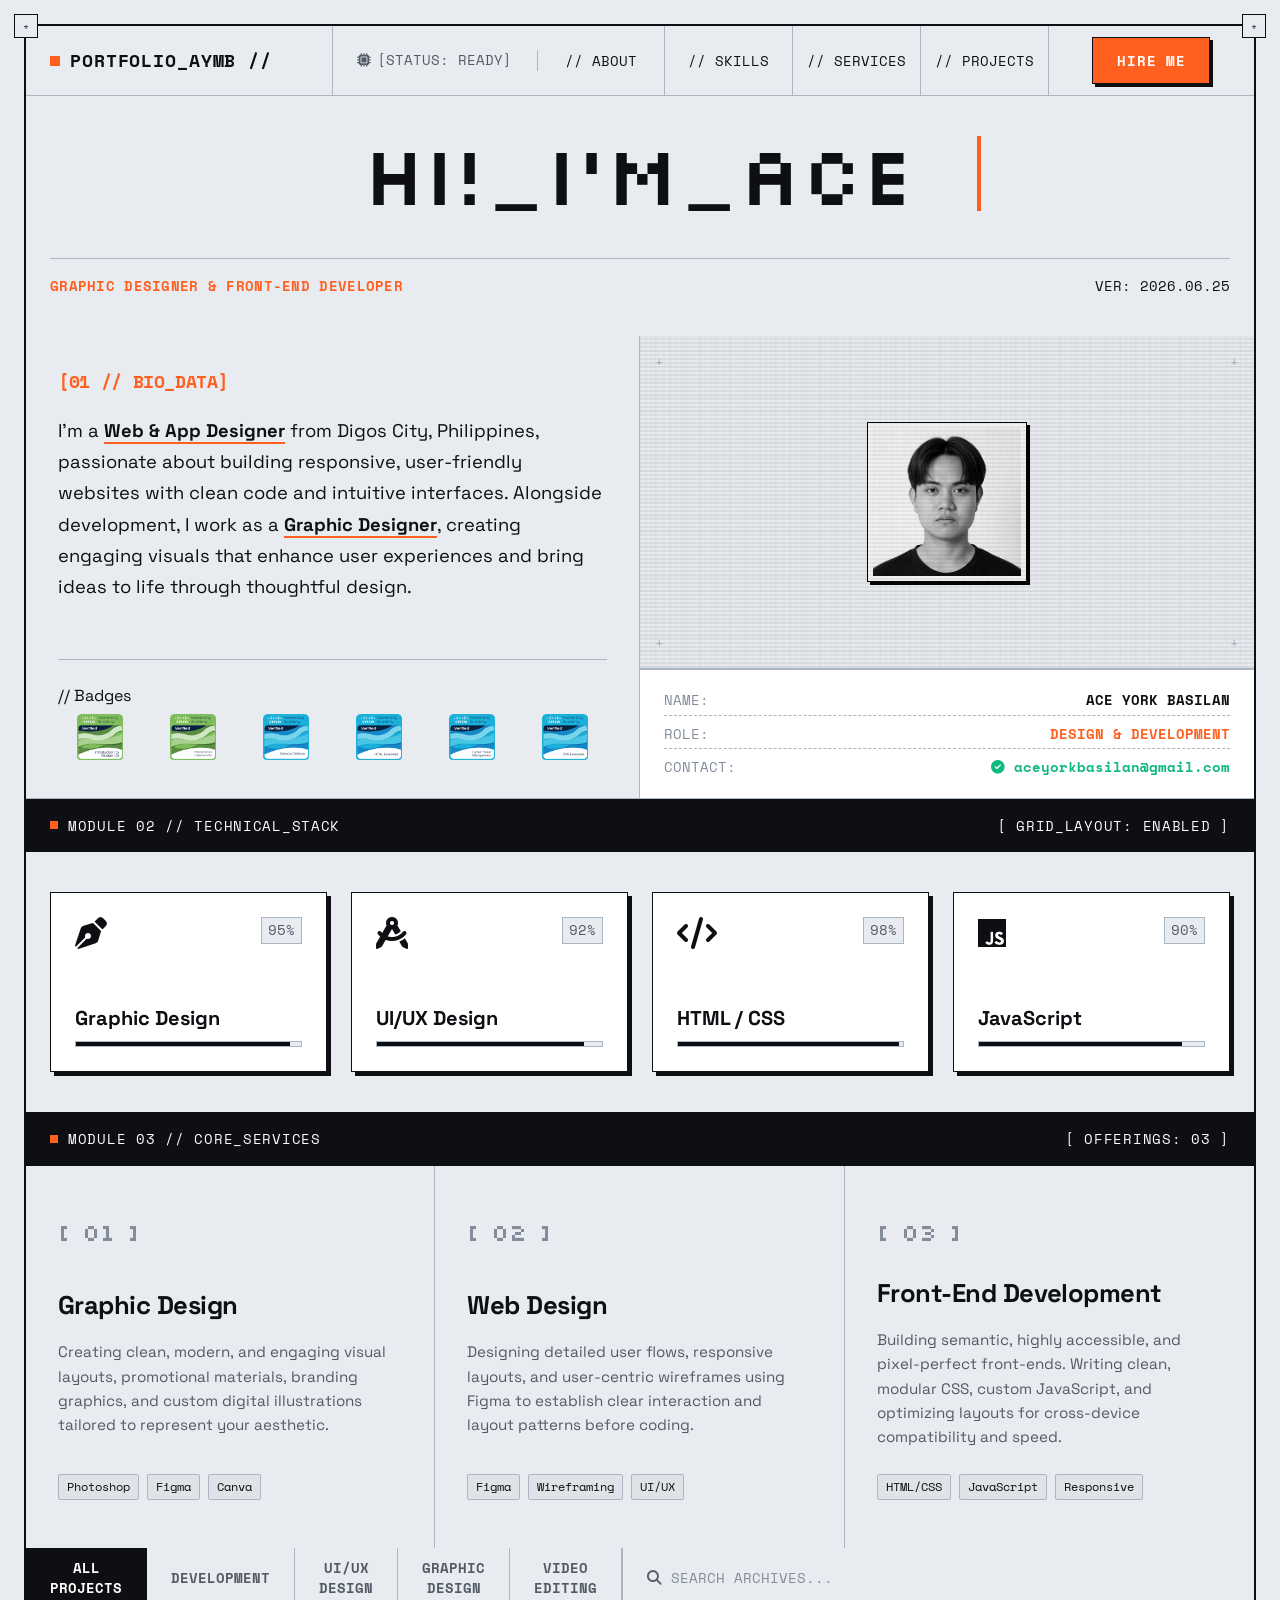
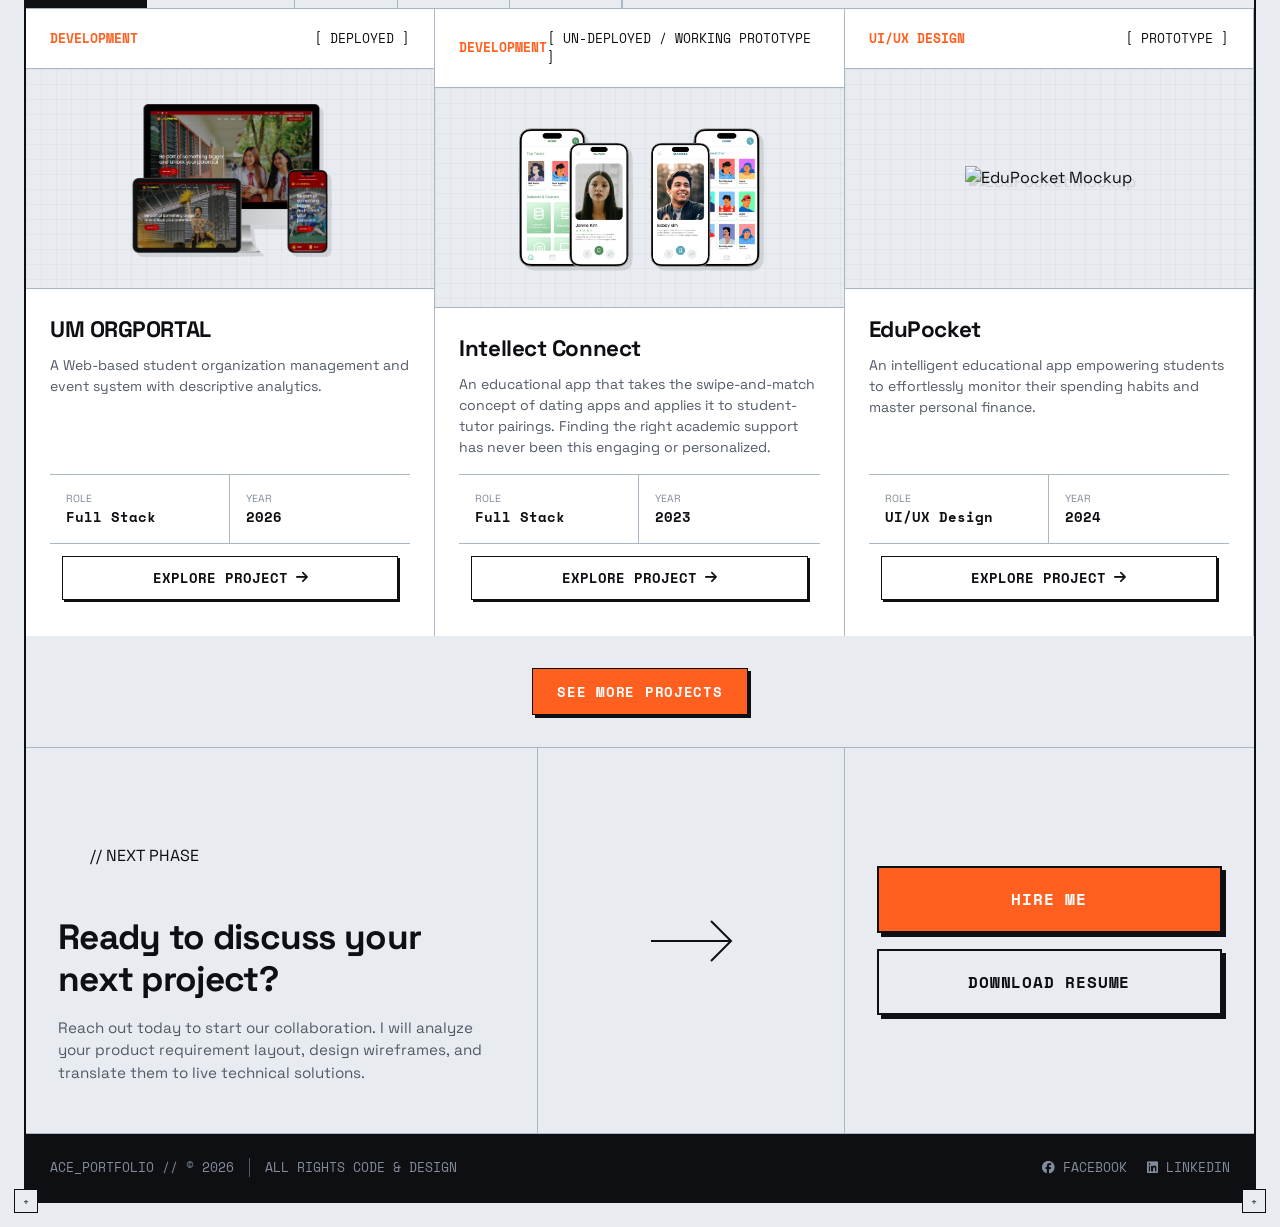
==== commit 85cf59a2: "Updated error" ====
--- a/index.html
+++ b/index.html
@@ -1292,7 +1292,7 @@
                 </div>
                 <div class="project-details">
                     <div class="project-definition" style="display: none;">
-                        <p><strong>Coastal Court is a seaside athletic venue catering to both pickleball and tennis enthusiasts. The goal of this brand identity project was to craft a modern, energetic visual identity that seamlessly captures the dual-sport nature of the facility while celebrating its prime coastal location. The central mark merges a classic tennis ball with a perforated pickleball, positioned side-by-side to mimic a sun rising over the horizon. This visually communicates the core services in a single glance. Sweeping ocean waves underpin the equipment graphics, grounding the logo and directly linking the facility to its seaside backdrop.</p>
+                        <p>Coastal Court is a seaside athletic venue catering to both pickleball and tennis enthusiasts. The goal of this brand identity project was to craft a modern, energetic visual identity that seamlessly captures the dual-sport nature of the facility while celebrating its prime coastal location. The central mark merges a classic tennis ball with a perforated pickleball, positioned side-by-side to mimic a sun rising over the horizon. This visually communicates the core services in a single glance. Sweeping ocean waves underpin the equipment graphics, grounding the logo and directly linking the facility to its seaside backdrop.</p>
                     </div>
                     <div class="project-title-row">
                         <h3 class="project-title">Coastal Court Logo Design</h3>
@@ -1308,7 +1308,7 @@
                             <span style="font-family: var(--font-mono); font-size: 0.85rem; font-weight: 700;">2026</span>
                         </div>
                         <div class="project-stat-arrow">
-                            <a href="project-detail.html?id=lns-logo" class="btn-project-link">
+                            <a href="project-detail.html?id=coco-logo" class="btn-project-link">
                                 EXPLORE PROJECT <i class="fa-solid fa-arrow-right"></i>
                             </a>
                         </div>
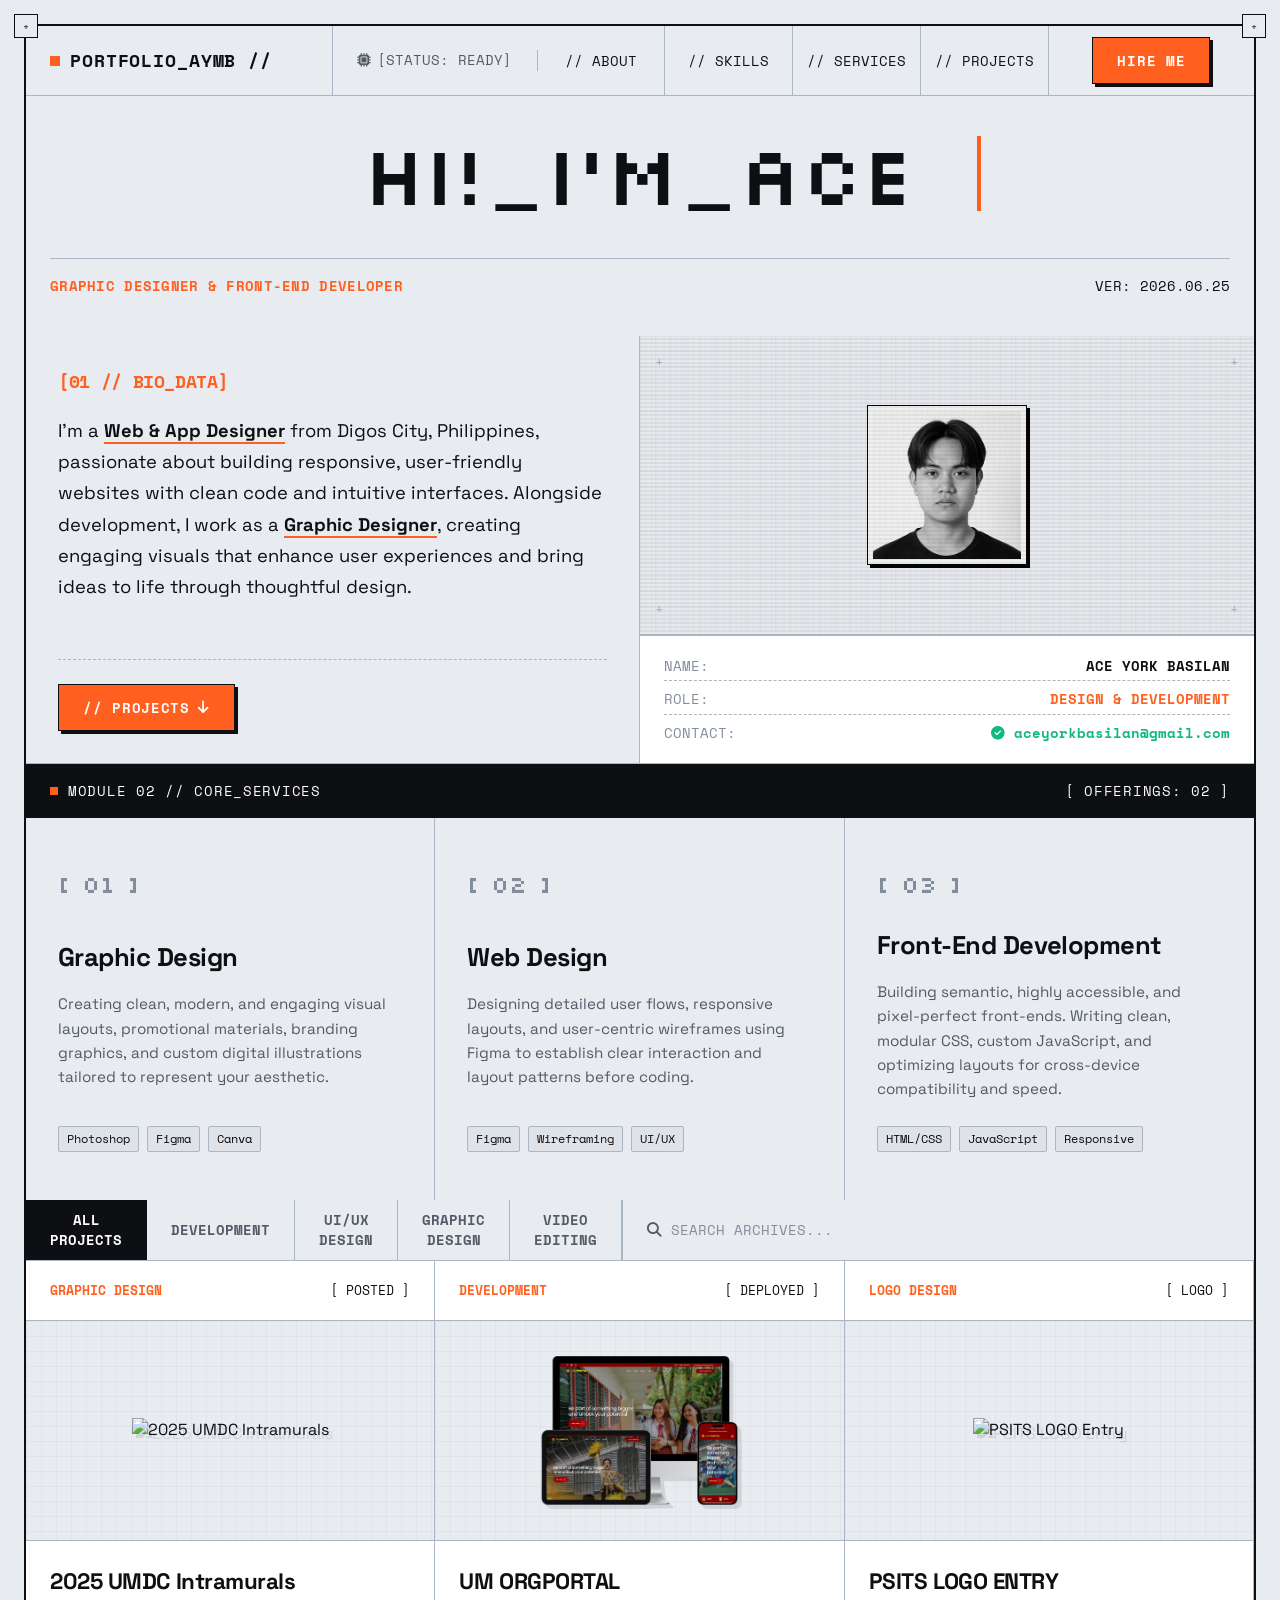
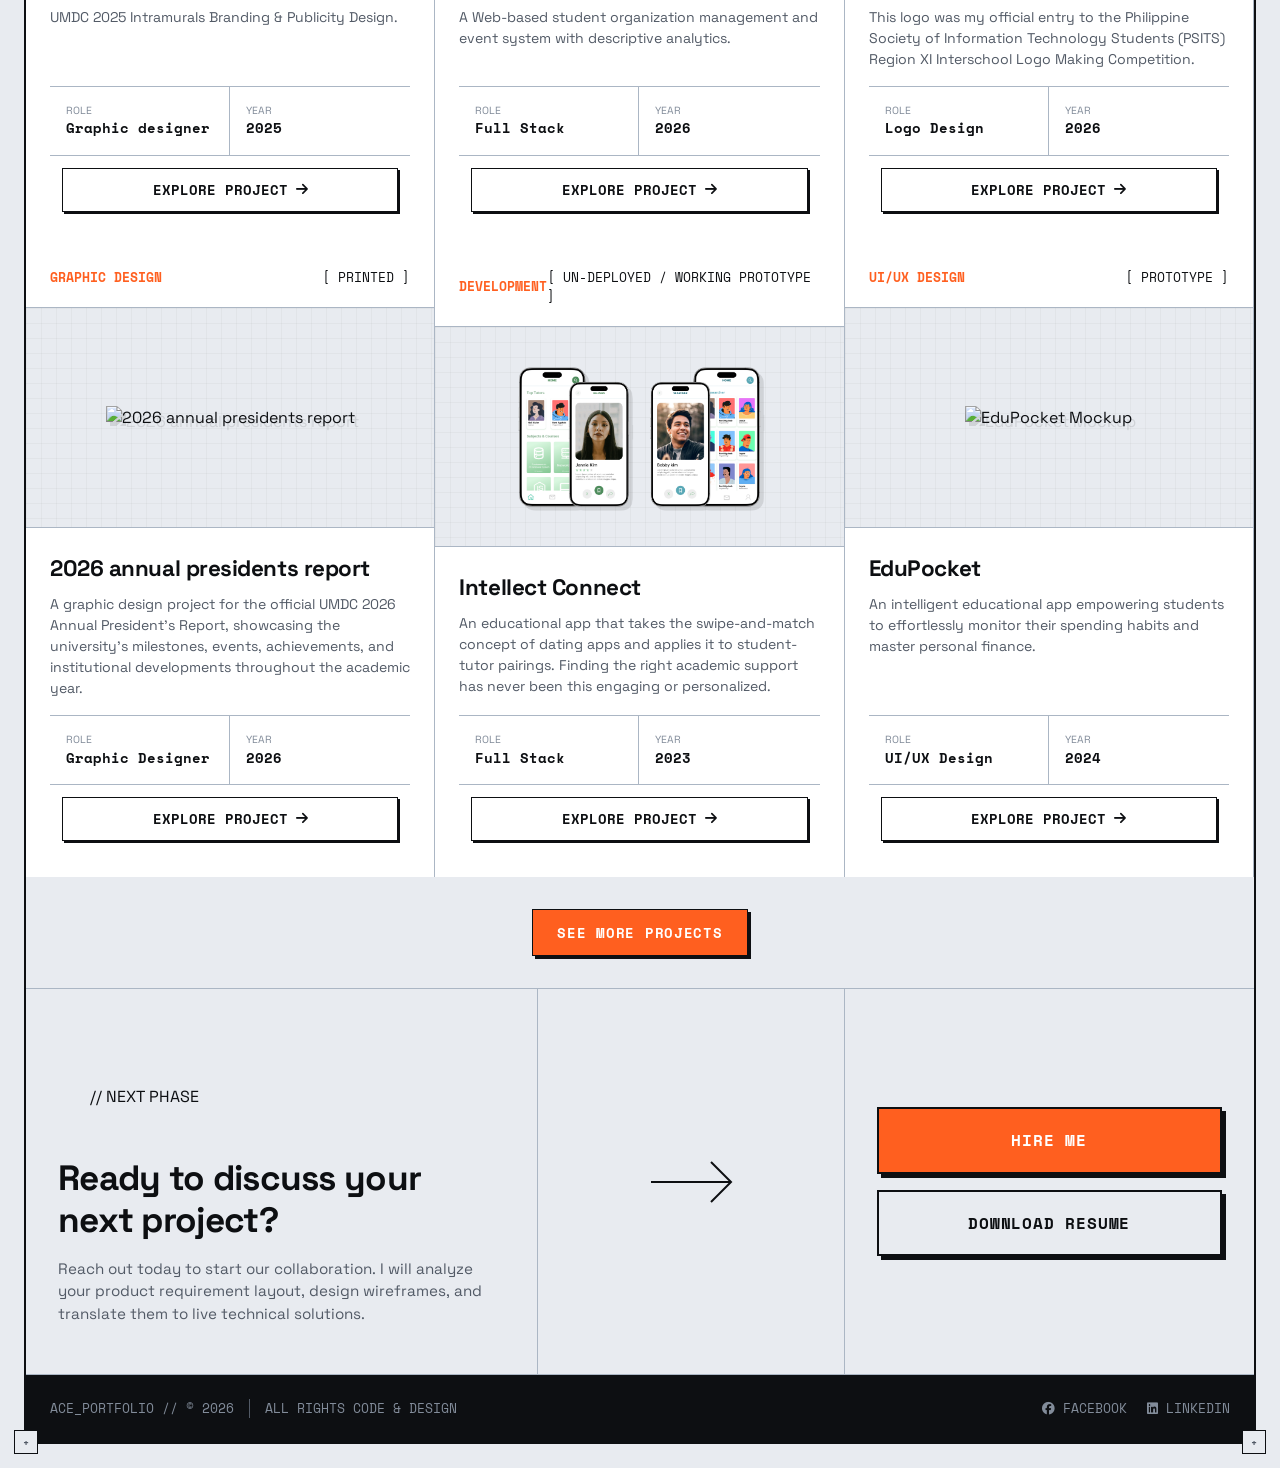
==== commit 04c0c62e: "Updated code" ====
--- a/index.html
+++ b/index.html
@@ -77,28 +77,10 @@
                         life through thoughtful design.
                     </p>
                 </div>
-                <div class="bp-badges-section">
-                    <div class="label">// Badges</div>
-                    <div class="bp-badges-grid">
-                        <div class="bp-badge-item">
-                            <img src="badge/badge1.png" alt="Badge 1">
-                        </div>
-                        <div class="bp-badge-item">
-                            <img src="badge/badge2.png" alt="Badge 2">
-                        </div>
-                        <div class="bp-badge-item">
-                            <img src="badge/badge3.png" alt="Badge 3">
-                        </div>
-                        <div class="bp-badge-item">
-                            <img src="badge/badge4.png" alt="Badge 4">
-                        </div>
-                        <div class="bp-badge-item">
-                            <img src="badge/badge5.png" alt="Badge 5">
-                        </div>
-                        <div class="bp-badge-item">
-                            <img src="badge/badge6.png" alt="Badge 6">
-                        </div>
-                    </div>
+                <div style="margin-top: 1.5rem; border-top: 1px dashed var(--border-color); padding-top: 1.5rem;">
+                    <a href="#projects" class="btn-orange">
+                        // PROJECTS <i class="fa-solid fa-arrow-down" style="margin-left: 8px;"></i>
+                    </a>
                 </div>
             </div>
 
@@ -146,80 +128,10 @@
             </div>
         </section>
 
-
-        <!-- Skills Banner Title -->
-        <div class="bp-section-banner" id="skills">
-            <div class="bp-section-banner-title">Module 02 // Technical_Stack</div>
-            <div class="bp-section-banner-meta">[ GRID_LAYOUT: ENABLED ]</div>
-        </div>
-
-        <!-- Skills Grid Section -->
-        <section class="bp-skills-container border-b">
-            <div class="skills-grid">
-
-                <!-- Skill 1 -->
-                <div class="skill-card">
-                    <div class="skill-card-top">
-                        <i class="fa-solid fa-pen-nib skill-icon"></i>
-                        <span class="skill-percent">95%</span>
-                    </div>
-                    <div class="skill-card-bottom">
-                        <div class="skill-name">Graphic Design</div>
-                        <div class="skill-bar-bg">
-                            <div class="skill-bar-fill" style="width: 95%;"></div>
-                        </div>
-                    </div>
-                </div>
-
-                <!-- Skill 2 -->
-                <div class="skill-card">
-                    <div class="skill-card-top">
-                        <i class="fa-solid fa-compass-drafting skill-icon"></i>
-                        <span class="skill-percent">92%</span>
-                    </div>
-                    <div class="skill-card-bottom">
-                        <div class="skill-name">UI/UX Design</div>
-                        <div class="skill-bar-bg">
-                            <div class="skill-bar-fill" style="width: 92%;"></div>
-                        </div>
-                    </div>
-                </div>
-
-                <!-- Skill 3 -->
-                <div class="skill-card">
-                    <div class="skill-card-top">
-                        <i class="fa-solid fa-code skill-icon"></i>
-                        <span class="skill-percent">98%</span>
-                    </div>
-                    <div class="skill-card-bottom">
-                        <div class="skill-name">HTML / CSS</div>
-                        <div class="skill-bar-bg">
-                            <div class="skill-bar-fill" style="width: 98%;"></div>
-                        </div>
-                    </div>
-                </div>
-
-                <!-- Skill 4 -->
-                <div class="skill-card">
-                    <div class="skill-card-top">
-                        <i class="fa-brands fa-js skill-icon"></i>
-                        <span class="skill-percent">90%</span>
-                    </div>
-                    <div class="skill-card-bottom">
-                        <div class="skill-name">JavaScript</div>
-                        <div class="skill-bar-bg">
-                            <div class="skill-bar-fill" style="width: 90%;"></div>
-                        </div>
-                    </div>
-                </div>
-
-            </div>
-        </section>
-
         <!-- Services Banner Title -->
         <div class="bp-section-banner" id="services">
-            <div class="bp-section-banner-title">Module 03 // Core_Services</div>
-            <div class="bp-section-banner-meta">[ OFFERINGS: 03 ]</div>
+            <div class="bp-section-banner-title">Module 02 // Core_Services</div>
+            <div class="bp-section-banner-meta">[ OFFERINGS: 02 ]</div>
         </div>
 
         <!-- Services Grid Layout -->
@@ -289,7 +201,49 @@
         <!-- Projects Grid Layout -->
         <section class="bp-projects-container border-b">
 
-            <!-- Project 1 -->
+            <!-- Featured Project 1: 2025 UMDC Intramurals (Graphic Design) -->
+            <div class="project-card border-r" data-id="2025-umdc-intramurals" data-category="branding" data-title="2025 UMDC Intramurals"
+                data-screenshots="img/project-7.png,img/p7.1.jpg,img/p7.2.jpg,img/p7.3.jpg,img/p7.4.jpg,img/p7.5.jpg,img/p7.6.jpg,img/p7.7.jpg,img/p7.8.jpg,img/p7.9.jpg,img/p7.10.png,img/p7.11.png,img/p7.12.png,img/p7.13.png,img/p7.14.png,img/p7.15.png,img/p7.16.png,img/p7.17.png">
+                <div class="project-card-header">
+                    <span class="project-category">Graphic Design</span>
+                    <span style="font-family: var(--font-mono); font-size: 0.8rem;">[ POSTED ]</span>
+                </div>
+                <div class="project-visual">
+                    <div class="project-grid-dec"></div>
+                    <img src="img/project-7.png" alt="2025 UMDC Intramurals">
+                </div>
+                <div class="project-details">
+                    <div class="project-definition" style="display: none;">
+                        <p><strong>2025 UMDC Intramurals. PANALUNDON MAGANI: VALOR: </strong>I designed the official social media publicity
+                            materials and departmental T-shirt graphics for all academic departments. This project
+                            focused on creating a cohesive visual identity that promoted the event while giving each
+                            department a distinctive and recognizable design.</p>
+                    </div>
+                    <div class="project-title-row">
+                        <h3 class="project-title">2025 UMDC Intramurals</h3>
+                        <p class="project-desc">UMDC 2025 Intramurals Branding & Publicity Design.</p>
+                    </div>
+                    <div class="project-stats-grid">
+                        <div class="project-stat-box">
+                            <span style="font-size: 0.65rem; color: var(--text-muted);">ROLE</span>
+                            <span style="font-family: var(--font-mono); font-size: 0.85rem; font-weight: 700;">Graphic
+                                designer</span>
+                        </div>
+                        <div class="project-stat-box">
+                            <span style="font-size: 0.65rem; color: var(--text-muted);">YEAR</span>
+                            <span
+                                style="font-family: var(--font-mono); font-size: 0.85rem; font-weight: 700;">2025</span>
+                        </div>
+                        <div class="project-stat-arrow">
+                            <a href="project-detail.html?id=2025-umdc-intramurals" class="btn-project-link">
+                                EXPLORE PROJECT <i class="fa-solid fa-arrow-right"></i>
+                            </a>
+                        </div>
+                    </div>
+                </div>
+            </div>
+
+            <!-- Featured Project 2: UM ORGPORTAL (Development) -->
             <div class="project-card border-r" data-id="um-orgportal" data-category="development" data-title="UM ORGPORTAL"
                 data-screenshots="img/project-1.png,img/p1.1.png,img/p1.2.png,img/p1.3.png,img/p1.4.png,img/p1.5.png">
                 <div class="project-card-header">
@@ -339,7 +293,101 @@
                 </div>
             </div>
 
-            <!-- Project 1.5 -->
+            <!-- Featured Project 3: PSITS LOGO ENTRY (Logo Design) -->
+            <div class="project-card border-r" data-id="psits-logo" data-category="branding" data-title="PSITS LOGO"
+                data-screenshots="img/PSITS-LOGO.png">
+                <div class="project-card-header">
+                    <span class="project-category">Logo Design</span>
+                    <span style="font-family: var(--font-mono); font-size: 0.8rem;">[ LOGO ]</span>
+                </div>
+                <div class="project-visual">
+                    <div class="project-grid-dec"></div>
+                    <img src="img/PSITS-LOGO.png" alt="PSITS LOGO Entry">
+                </div>
+                <div class="project-details">
+                    <div class="project-definition" style="display: none;">
+                        <p><strong>PSITS LOGO</strong> This logo was my official entry to the Philippine Society of
+                            Information Technology Students (PSITS) Region XI Interschool Logo Making Competition. I
+                            proudly represented my school and achieved 3rd place among participants from 12
+                            universities and colleges across Region XI.
+                        </p>
+                        <p style="margin-top: 0.75rem;">AWARDS:
+                            <ul style="margin-left: 1.25rem; margin-top: 0.25rem; list-style-type: square;">
+                                <li>Rank #3 PSITS-Region 11 Interschool Logo Making Competition.</li>
+                            </ul>
+                        </p>
+                    </div>
+                    <div class="project-title-row">
+                        <h3 class="project-title">PSITS LOGO ENTRY</h3>
+                        <p class="project-desc">This logo was my official entry to the Philippine Society of Information Technology Students (PSITS) Region XI Interschool Logo Making Competition.</p>
+                    </div>
+                    <div class="project-stats-grid">
+                        <div class="project-stat-box">
+                            <span style="font-size: 0.65rem; color: var(--text-muted);">ROLE</span>
+                            <span style="font-family: var(--font-mono); font-size: 0.85rem; font-weight: 700;">Logo
+                                Design</span>
+                        </div>
+                        <div class="project-stat-box">
+                            <span style="font-size: 0.65rem; color: var(--text-muted);">YEAR</span>
+                            <span
+                                style="font-family: var(--font-mono); font-size: 0.85rem; font-weight: 700;">2026</span>
+                        </div>
+                        <div class="project-stat-arrow">
+                            <a href="project-detail.html?id=psits-logo" class="btn-project-link">
+                                EXPLORE PROJECT <i class="fa-solid fa-arrow-right"></i>
+                            </a>
+                        </div>
+                    </div>
+                </div>
+            </div>
+
+            <!-- Featured Project 4: 2026 President's Report (Graphic Design) -->
+            <div class="project-card border-r" data-id="2026-presidents-report" data-category="branding"
+                data-title="2026 annual presidents report" data-screenshots="img/project-8.png">
+                <div class="project-card-header">
+                    <span class="project-category">Graphic Design</span>
+                    <span style="font-family: var(--font-mono); font-size: 0.8rem;">[ PRINTED ]</span>
+                </div>
+                <div class="project-visual">
+                    <div class="project-grid-dec"></div>
+                    <img src="img/project-8.png" alt="2026 annual presidents report">
+                </div>
+                <div class="project-details">
+                    <div class="project-definition" style="display: none;">
+                        <p><strong>2026 annual presidents report. </strong>I designed the official UMDC Annual
+                            President's Report magazine for the Academic Year 2025–2026. The publication highlights
+                            the university's major events, achievements, milestones, and institutional developments
+                            throughout the academic year. My role involved creating the magazine's overall visual
+                            design, layout, and typography to present the content in a professional, engaging, and
+                            cohesive format.</p>
+                    </div>
+                    <div class="project-title-row">
+                        <h3 class="project-title">2026 annual presidents report</h3>
+                        <p class="project-desc">A graphic design project for the official UMDC 2026 Annual
+                            President's Report, showcasing the university's milestones, events, achievements, and
+                            institutional developments throughout the academic year.</p>
+                    </div>
+                    <div class="project-stats-grid">
+                        <div class="project-stat-box">
+                            <span style="font-size: 0.65rem; color: var(--text-muted);">ROLE</span>
+                            <span style="font-family: var(--font-mono); font-size: 0.85rem; font-weight: 700;">Graphic
+                                Designer</span>
+                        </div>
+                        <div class="project-stat-box">
+                            <span style="font-size: 0.65rem; color: var(--text-muted);">YEAR</span>
+                            <span
+                                style="font-family: var(--font-mono); font-size: 0.85rem; font-weight: 700;">2026</span>
+                        </div>
+                        <div class="project-stat-arrow">
+                            <a href="project-detail.html?id=2026-presidents-report" class="btn-project-link">
+                                EXPLORE PROJECT <i class="fa-solid fa-arrow-right"></i>
+                            </a>
+                        </div>
+                    </div>
+                </div>
+            </div>
+
+            <!-- Featured Project 5: Intellect Connect (Development) -->
             <div class="project-card border-r" data-id="intellect-connect" data-category="development" data-title="Intellect Connect"
                 data-screenshots="img/project-1.5.png,img/p1.5.1.png,img/p1.5.2.png,img/p1.5.3.png,img/p1.5.4.png,img/p1.5.5.png,img/p1.5.6.png,img/p1.5.7.png,img/p1.5.8.png">
                 <div class="project-card-header">
@@ -391,7 +439,7 @@
                 </div>
             </div>
 
-            <!-- Project 2 -->
+            <!-- Featured Project 6: EduPocket (UI/UX Design) -->
             <div class="project-card border-r" data-id="edupocket" data-category="design" data-title="EduPocket"
                 data-screenshots="img/project-2.png,img/p2.1.png,img/p2.2.png,img/p2.3.png,img/p2.4.png,img/p2.5.png,img/p2.6.png">
                 <div class="project-card-header">
@@ -435,325 +483,6 @@
                 </div>
             </div>
 
-            <!-- Project 3 (Extra Project) -->
-            <div class="project-card border-r extra-project" data-id="npc" data-category="design" data-title="npc"
-                style="display: none;" data-screenshots="img/project-3.png">
-                <div class="project-card-header">
-                    <span class="project-category">UI/UX Design</span>
-                    <span style="font-family: var(--font-mono); font-size: 0.8rem;">[ PROTOTYPE ]</span>
-                </div>
-                <div class="project-visual">
-                    <div class="project-grid-dec"></div>
-                    <img src="img/project-3.png" alt="NPC Mockup">
-                </div>
-                <div class="project-details">
-                    <div class="project-definition" style="display: none;">
-                        <p><strong>NPC</strong> A personal project and original concept, designed as a Figma
-                            prototype, for an interactive mobile app that transforms users into game characters,
-                            encouraging them to complete real-world quests and challenges. This prototype explores how
-                            gamification can make everyday tasks more engaging, motivating, and rewarding.</p>
-                    </div>
-                    <div class="project-title-row">
-                        <h3 class="project-title">NPC</h3>
-                        <p class="project-desc">NPC is an interactive mobile app that transforms you into a game
-                            character, allowing you to complete quests in the real world.</p>
-                    </div>
-                    <div class="project-stats-grid">
-                        <div class="project-stat-box">
-                            <span style="font-size: 0.65rem; color: var(--text-muted);">ROLE</span>
-                            <span style="font-family: var(--font-mono); font-size: 0.85rem; font-weight: 700;">UI/UX
-                                Design</span>
-                        </div>
-                        <div class="project-stat-box">
-                            <span style="font-size: 0.65rem; color: var(--text-muted);">YEAR</span>
-                            <span
-                                style="font-family: var(--font-mono); font-size: 0.85rem; font-weight: 700;">2026</span>
-                        </div>
-                        <div class="project-stat-arrow">
-                            <a href="project-detail.html?id=npc" class="btn-project-link">
-                                EXPLORE PROJECT <i class="fa-solid fa-arrow-right"></i>
-                            </a>
-                        </div>
-                    </div>
-                </div>
-            </div>
-
-            <!-- Project 4 (Extra Project) -->
-            <div class="project-card border-r extra-project" data-id="ecotrend" data-category="design" data-title="Ecotrend"
-                style="display: none;"
-                data-screenshots="img/project-4.png,img/p4.1.png,img/p4.2.png,img/p4.3.png,img/p4.4.png,img/p4.5.png,img/p4.6.png">
-                <div class="project-card-header">
-                    <span class="project-category">UI/UX Design</span>
-                    <span style="font-family: var(--font-mono); font-size: 0.8rem;">[ PROTOTYPE ]</span>
-                </div>
-                <div class="project-visual">
-                    <div class="project-grid-dec"></div>
-                    <img src="img/project-4.png" alt="ecotrend Mockup">
-                </div>
-                <div class="project-details">
-                    <div class="project-definition" style="display: none;">
-                        <p><strong>Ecotrend</strong> A personal project and original concept, designed as a Figma
-                            prototype, for a web-based shopping platform that showcases and sells eco-friendly fashion
-                            products. This prototype explores a clean, user-friendly shopping experience while
-                            promoting sustainable fashion choices and environmentally conscious consumer habits.</p>
-                    </div>
-                    <div class="project-title-row">
-                        <h3 class="project-title">Ecotrend</h3>
-                        <p class="project-desc">A web-based shopping platform that sells eco-friendly fashion products.
-                        </p>
-                    </div>
-                    <div class="project-stats-grid">
-                        <div class="project-stat-box">
-                            <span style="font-size: 0.65rem; color: var(--text-muted);">ROLE</span>
-                            <span style="font-family: var(--font-mono); font-size: 0.85rem; font-weight: 700;">UI/UX
-                                Design</span>
-                        </div>
-                        <div class="project-stat-box">
-                            <span style="font-size: 0.65rem; color: var(--text-muted);">YEAR</span>
-                            <span
-                                style="font-family: var(--font-mono); font-size: 0.85rem; font-weight: 700;">2024</span>
-                        </div>
-                        <div class="project-stat-arrow">
-                            <a href="project-detail.html?id=ecotrend" class="btn-project-link">
-                                EXPLORE PROJECT <i class="fa-solid fa-arrow-right"></i>
-                            </a>
-                        </div>
-                    </div>
-                </div>
-            </div>
-
-            <!-- Project 5 (Extra Project) -->
-            <div class="project-card border-r extra-project" data-id="techconnect" data-category="design" data-title="Techconnect"
-                style="display: none;"
-                data-screenshots="img/project-5.png,img/p5.1.png,img/p5.2.png,img/p5.3.png,img/p5.4.png,img/p5.5.png,img/p5.6.png,img/p5.7.png,img/p5.8.png">
-                <div class="project-card-header">
-                    <span class="project-category">UI/UX Design</span>
-                    <span style="font-family: var(--font-mono); font-size: 0.8rem;">[ PROTOTYPE ]</span>
-                </div>
-                <div class="project-visual">
-                    <div class="project-grid-dec"></div>
-                    <img src="img/project-5.png" alt="TECHCONNECT Mockup">
-                </div>
-                <div class="project-details">
-                    <div class="project-definition" style="display: none;">
-                        <p><strong>TECHCONNECT</strong> TECHCONNECT is a personal project and original concept that I
-                            designed as a Figma prototype. It is a social media platform for tech enthusiasts to connect,
-                            share ideas, and collaborate on projects. The prototype focuses on creating an intuitive and
-                            engaging user experience that fosters networking, knowledge sharing, and innovation within
-                            the tech community.</p>
-                    </div>
-                    <div class="project-title-row">
-                        <h3 class="project-title">TECHCONNECT</h3>
-                        <p class="project-desc">TECHCONNECT is a social media platform for tech enthusiasts to connect,
-                            share ideas, and collaborate on projects.</p>
-                    </div>
-                    <div class="project-stats-grid">
-                        <div class="project-stat-box">
-                            <span style="font-size: 0.65rem; color: var(--text-muted);">ROLE</span>
-                            <span style="font-family: var(--font-mono); font-size: 0.85rem; font-weight: 700;">UI/UX
-                                Design</span>
-                        </div>
-                        <div class="project-stat-box">
-                            <span style="font-size: 0.65rem; color: var(--text-muted);">YEAR</span>
-                            <span
-                                style="font-family: var(--font-mono); font-size: 0.85rem; font-weight: 700;">2023</span>
-                        </div>
-                        <div class="project-stat-arrow">
-                            <a href="project-detail.html?id=techconnect" class="btn-project-link">
-                                EXPLORE PROJECT <i class="fa-solid fa-arrow-right"></i>
-                            </a>
-                        </div>
-                    </div>
-                </div>
-            </div>
-
-            <!-- Project 6 (Extra Project) -->
-            <div class="project-card extra-project" data-id="pormo" data-category="design" data-title="Por'mo" style="display: none;"
-                data-screenshots="img/project-6.png,img/p6.1.png,img/p6.2.png,img/p6.3.png,img/p6.4.png,img/p6.5.png,img/p6.6.png,img/p6.7.png">
-                <div class="project-card-header">
-                    <span class="project-category">UI/UX Design</span>
-                    <span style="font-family: var(--font-mono); font-size: 0.8rem;">[ PROTOTYPE ]</span>
-                </div>
-                <div class="project-visual">
-                    <div class="project-grid-dec"></div>
-                    <img src="img/project-6.png" alt="Por'mo Mockup">
-                </div>
-                <div class="project-details">
-                    <div class="project-definition" style="display: none;">
-                        <p><strong>Por'mo</strong> ("Porma Mo") is an original concept that I designed as a
-                            Figma prototype for our Technopreneurship course. It is a mobile shopping app that offers
-                            fashion products and features an augmented reality (AR) virtual try-on experience,
-                            allowing users to visualize how items look before making a purchase. The prototype focuses
-                            on creating an interactive, convenient, and engaging online shopping experience.</p>
-                    </div>
-                    <div class="project-title-row">
-                        <h3 class="project-title">Por'mo</h3>
-                        <p class="project-desc">Por'mo or also known as "porma mo" is a mobile shopping app that sells
-                            fashion stuff and allows user to virtually try-on the product using augmented reality.</p>
-                    </div>
-                    <div class="project-stats-grid">
-                        <div class="project-stat-box">
-                            <span style="font-size: 0.65rem; color: var(--text-muted);">ROLE</span>
-                            <span style="font-family: var(--font-mono); font-size: 0.85rem; font-weight: 700;">UI/UX
-                                Design</span>
-                        </div>
-                        <div class="project-stat-box">
-                            <span style="font-size: 0.65rem; color: var(--text-muted);">YEAR</span>
-                            <span
-                                style="font-family: var(--font-mono); font-size: 0.85rem; font-weight: 700;">2025</span>
-                        </div>
-                        <div class="project-stat-arrow">
-                            <a href="project-detail.html?id=pormo" class="btn-project-link">
-                                EXPLORE PROJECT <i class="fa-solid fa-arrow-right"></i>
-                            </a>
-                        </div>
-                    </div>
-                </div>
-            </div>
-
-            <!-- Project 6.5 (Extra Project) -->
-            <div class="project-card extra-project" data-id="farmers-link" data-category="design" data-title="Farmer's Link" style="display: none;"
-                data-screenshots="img/project-6.5.png,img/p6.5.1.png,img/p6.5.2.png,img/p6.5.3.png,img/p6.5.4.png">
-                <div class="project-card-header">
-                    <span class="project-category">UI/UX Design</span>
-                    <span style="font-family: var(--font-mono); font-size: 0.8rem;">[ PROTOTYPE ]</span>
-                </div>
-                <div class="project-visual">
-                    <div class="project-grid-dec"></div>
-                    <img src="img/project-6.5.png" alt="farmer's link Mockup">
-                </div>
-                <div class="project-details">
-                    <div class="project-definition" style="display: none;">
-                        <p><strong>Farmer's Link</strong> Farmer's Link is an original concept that I designed and
-                            prototyped in Figma as part of our entrepreneurship course. The platform aims to connect
-                            buyers, farmers, and market sellers directly, allowing customers and sellers to order fresh
-                            agricultural products without relying on intermediaries. This concept promotes fair pricing for
-                            farmers while providing consumers and market sellers with easier access to fresh, locally
-                            sourced produce.
-                        </p>
-                        <p style="margin-top: 0.75rem;">AWARDS:
-                            <ul style="margin-left: 1.25rem; margin-top: 0.25rem; list-style-type: square;">
-                                <li>1st Runner-Up – Best Poster Presentation, 2024 Business Summit</li>
-                            </ul>
-                        </p>
-                    </div>
-                    <div class="project-title-row">
-                        <h3 class="project-title">Farmer's Link</h3>
-                        <p class="project-desc">Farmer's Link is an original concept I designed and prototyped in Figma
-                            for our entrepreneurship course. It connects buyers directly with farmers, enabling
-                            easier and more efficient ordering of fresh produce.</p>
-                    </div>
-                    <div class="project-stats-grid">
-                        <div class="project-stat-box">
-                            <span style="font-size: 0.65rem; color: var(--text-muted);">ROLE</span>
-                            <span style="font-family: var(--font-mono); font-size: 0.85rem; font-weight: 700;">UI/UX
-                                Design</span>
-                        </div>
-                        <div class="project-stat-box">
-                            <span style="font-size: 0.65rem; color: var(--text-muted);">YEAR</span>
-                            <span
-                                style="font-family: var(--font-mono); font-size: 0.85rem; font-weight: 700;">2024</span>
-                        </div>
-                        <div class="project-stat-arrow">
-                            <a href="project-detail.html?id=farmers-link" class="btn-project-link">
-                                EXPLORE PROJECT <i class="fa-solid fa-arrow-right"></i>
-                            </a>
-                        </div>
-                    </div>
-                </div>
-            </div>
-
-            <div class="project-card extra-project" data-id="psits-logo" data-category="branding" data-title="PSITS LOGO" style="display: none;"
-                data-screenshots="img/PSITS-LOGO.png">
-                <div class="project-card-header">
-                    <span class="project-category">Logo Design</span>
-                    <span style="font-family: var(--font-mono); font-size: 0.8rem;">[ LOGO ]</span>
-                </div>
-                <div class="project-visual">
-                    <div class="project-grid-dec"></div>
-                    <img src="img/PSITS-LOGO.png" alt="farmer's link Mockup">
-                </div>
-                <div class="project-details">
-                    <div class="project-definition" style="display: none;">
-                        <p><strong>PSITS LOGO</strong> This logo was my official entry to the Philippine Society of
-                            Information Technology Students (PSITS) Region XI Interschool Logo Making Competition. I
-                            proudly represented my school and achieved 3rd place among participants from 12
-                            universities and colleges across Region XI.
-
-                        </p>
-                        <p style="margin-top: 0.75rem;">AWARDS:
-                            <ul style="margin-left: 1.25rem; margin-top: 0.25rem; list-style-type: square;">
-                                <li>Rank #3 PSITS-Region 11 Interschool Logo Making Competition.</li>
-                            </ul>
-                        </p>
-                    </div>
-                    <div class="project-title-row">
-                        <h3 class="project-title">PSITS LOGO ENTRY</h3>
-                        <p class="project-desc">This logo was my official entry to the Philippine Society of Information Technology Students (PSITS) Region XI Interschool Logo Making Competition.</p>
-                    </div>
-                    <div class="project-stats-grid">
-                        <div class="project-stat-box">
-                            <span style="font-size: 0.65rem; color: var(--text-muted);">ROLE</span>
-                            <span style="font-family: var(--font-mono); font-size: 0.85rem; font-weight: 700;">Logo
-                                Design</span>
-                        </div>
-                        <div class="project-stat-box">
-                            <span style="font-size: 0.65rem; color: var(--text-muted);">YEAR</span>
-                            <span
-                                style="font-family: var(--font-mono); font-size: 0.85rem; font-weight: 700;">2026</span>
-                        </div>
-                        <div class="project-stat-arrow">
-                            <a href="project-detail.html?id=psits-logo" class="btn-project-link">
-                                EXPLORE PROJECT <i class="fa-solid fa-arrow-right"></i>
-                            </a>
-                        </div>
-                    </div>
-                </div>
-            </div>
-
-            <!-- Project 7 (Extra Project) -->
-            <div class="project-card border-r extra-project" data-id="2025-umdc-intramurals" data-category="branding" data-title="2025 UMDC Intramurals"
-                style="display: none;"
-                data-screenshots="img/project-7.png,img/p7.1.jpg,img/p7.2.jpg,img/p7.3.jpg,img/p7.4.jpg,img/p7.5.jpg,img/p7.6.jpg,img/p7.7.jpg,img/p7.8.jpg,img/p7.9.jpg,img/p7.10.png,img/p7.11.png,img/p7.12.png,img/p7.13.png,img/p7.14.png,img/p7.15.png,img/p7.16.png,img/p7.17.png">
-                <div class="project-card-header">
-                    <span class="project-category">Graphic Design</span>
-                    <span style="font-family: var(--font-mono); font-size: 0.8rem;">[ POSTED ]</span>
-                </div>
-                <div class="project-visual">
-                    <div class="project-grid-dec"></div>
-                    <img src="img/project-7.png" alt="2025 UMDC Intramurals">
-                </div>
-                <div class="project-details">
-                    <div class="project-definition" style="display: none;">
-                        <p><strong>2025 UMDC Intramurals. PANALUNDON MAGANI: VALOR: </strong>I designed the official social media publicity
-                            materials and departmental T-shirt graphics for all academic departments. This project
-                            focused on creating a cohesive visual identity that promoted the event while giving each
-                            department a distinctive and recognizable design.</p>
-                    </div>
-                    <div class="project-title-row">
-                        <h3 class="project-title">2025 UMDC Intramurals</h3>
-                        <p class="project-desc">UMDC 2025 Intramurals Branding & Publicity Design.</p>
-                    </div>
-                    <div class="project-stats-grid">
-                        <div class="project-stat-box">
-                            <span style="font-size: 0.65rem; color: var(--text-muted);">ROLE</span>
-                            <span style="font-family: var(--font-mono); font-size: 0.85rem; font-weight: 700;">Graphic
-                                designer</span>
-                        </div>
-                        <div class="project-stat-box">
-                            <span style="font-size: 0.65rem; color: var(--text-muted);">YEAR</span>
-                            <span
-                                style="font-family: var(--font-mono); font-size: 0.85rem; font-weight: 700;">2025</span>
-                        </div>
-                        <div class="project-stat-arrow">
-                            <a href="project-detail.html?id=2025-umdc-intramurals" class="btn-project-link">
-                                EXPLORE PROJECT <i class="fa-solid fa-arrow-right"></i>
-                            </a>
-                        </div>
-                    </div>
-                </div>
-            </div>
-
             <!-- Project 7.5 (Extra Project) -->
             <div class="project-card border-r extra-project" data-id="2025-umdc-dtp-olympics" data-category="branding" data-title="2025 UMDC Intramurals"
                 style="display: none;"
@@ -787,52 +516,6 @@
                         </div>
                         <div class="project-stat-arrow">
                             <a href="project-detail.html?id=2025-umdc-dtp-olympics" class="btn-project-link">
-                                EXPLORE PROJECT <i class="fa-solid fa-arrow-right"></i>
-                            </a>
-                        </div>
-                    </div>
-                </div>
-            </div>
-
-            <!-- Project 8 (Extra Project) -->
-            <div class="project-card border-r extra-project" data-id="2026-presidents-report" data-category="branding"
-                data-title="2026 annual presidents report" style="display: none;" data-screenshots="img/project-8.png">
-                <div class="project-card-header">
-                    <span class="project-category">Graphic Design</span>
-                    <span style="font-family: var(--font-mono); font-size: 0.8rem;">[ PRINTED ]</span>
-                </div>
-                <div class="project-visual">
-                    <div class="project-grid-dec"></div>
-                    <img src="img/project-8.png" alt="2026 annual presidents report">
-                </div>
-                <div class="project-details">
-                    <div class="project-definition" style="display: none;">
-                        <p><strong>2026 annual presidents report. </strong>I designed the official UMDC Annual
-                            President's Report magazine for the Academic Year 2025–2026. The publication highlights
-                            the university's major events, achievements, milestones, and institutional developments
-                            throughout the academic year. My role involved creating the magazine's overall visual
-                            design, layout, and typography to present the content in a professional, engaging, and
-                            cohesive format.</p>
-                    </div>
-                    <div class="project-title-row">
-                        <h3 class="project-title">2026 annual presidents report</h3>
-                        <p class="project-desc">A graphic design project for the official UMDC 2026 Annual
-                            President's Report, showcasing the university's milestones, events, achievements, and
-                            institutional developments throughout the academic year.</p>
-                    </div>
-                    <div class="project-stats-grid">
-                        <div class="project-stat-box">
-                            <span style="font-size: 0.65rem; color: var(--text-muted);">ROLE</span>
-                            <span style="font-family: var(--font-mono); font-size: 0.85rem; font-weight: 700;">Graphic
-                                Designer</span>
-                        </div>
-                        <div class="project-stat-box">
-                            <span style="font-size: 0.65rem; color: var(--text-muted);">YEAR</span>
-                            <span
-                                style="font-family: var(--font-mono); font-size: 0.85rem; font-weight: 700;">2026</span>
-                        </div>
-                        <div class="project-stat-arrow">
-                            <a href="project-detail.html?id=2026-presidents-report" class="btn-project-link">
                                 EXPLORE PROJECT <i class="fa-solid fa-arrow-right"></i>
                             </a>
                         </div>
--- a/style.css
+++ b/style.css
@@ -20,6 +20,10 @@
 
   --transition-fast: 0.15s ease-in-out;
   --transition-normal: 0.3s cubic-bezier(0.25, 0.8, 0.25, 1);
+}
+
+html {
+  scroll-behavior: smooth;
 }
 
 * {
